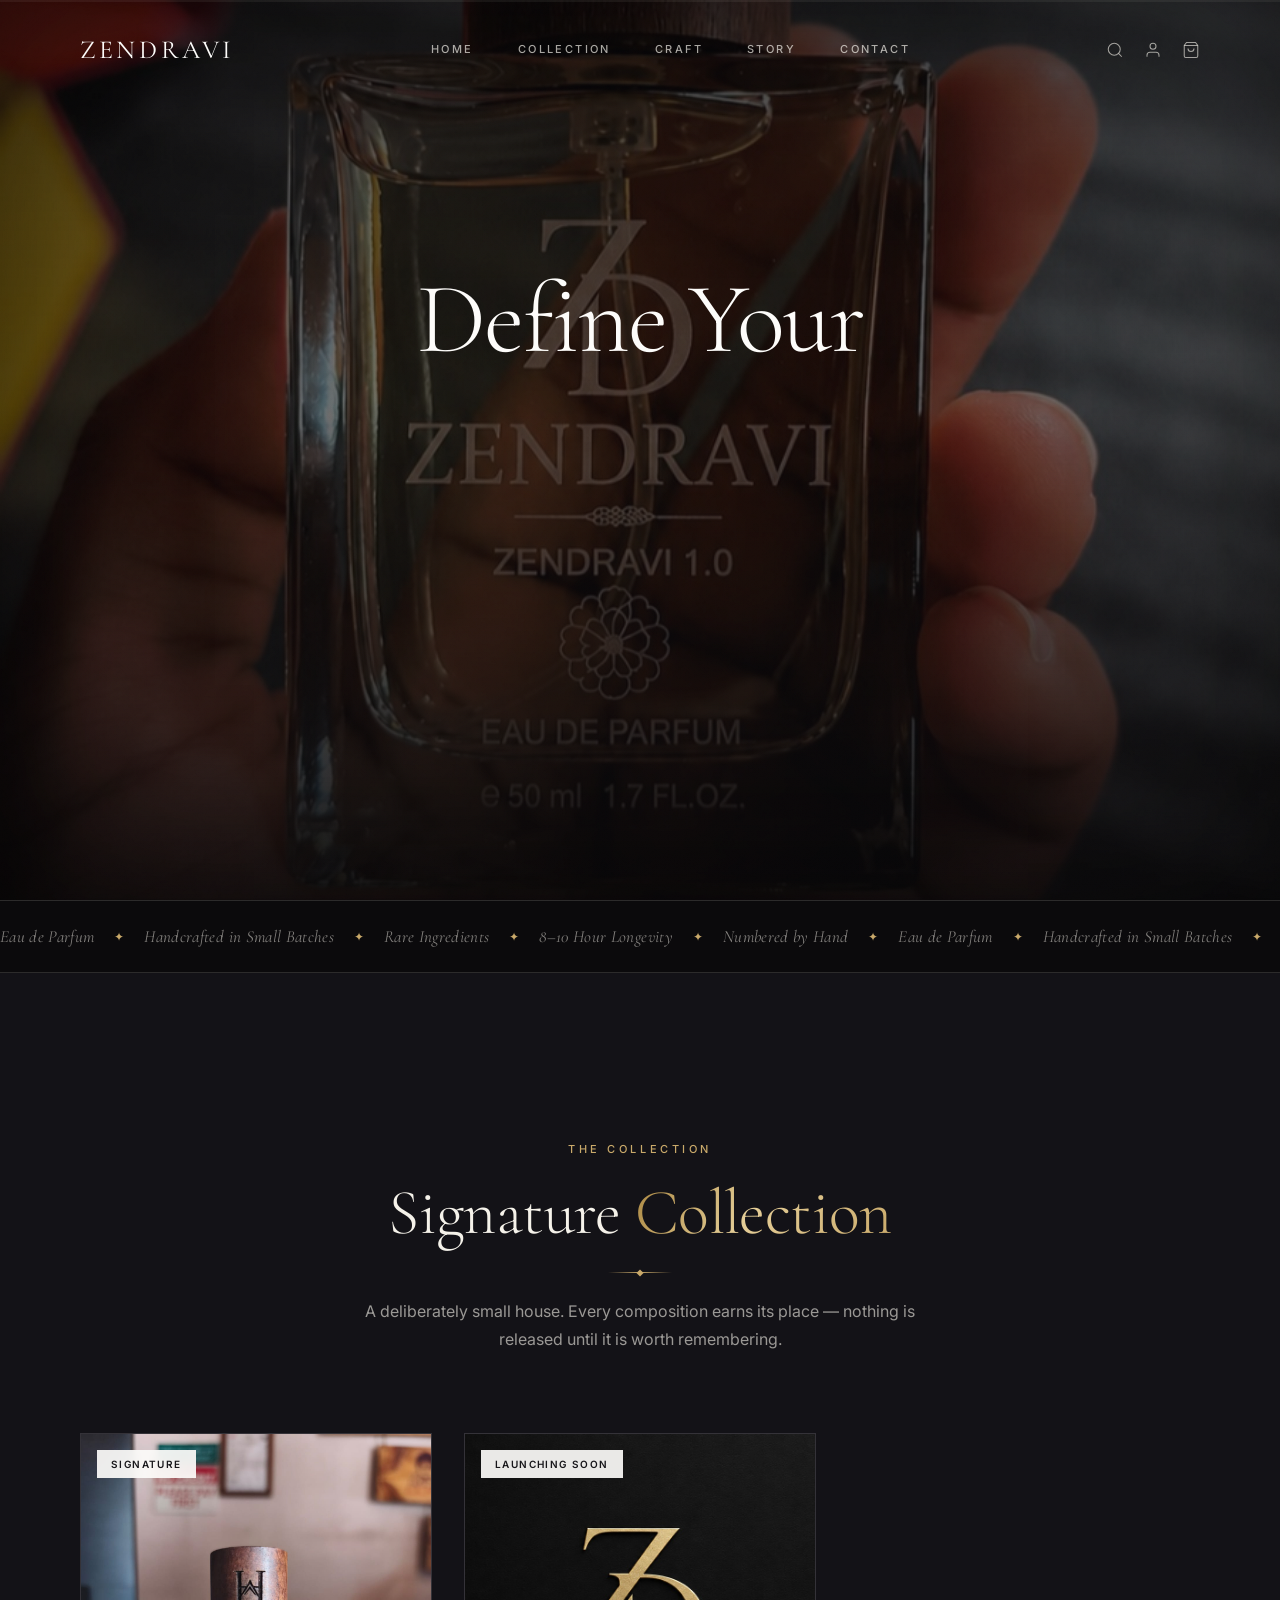
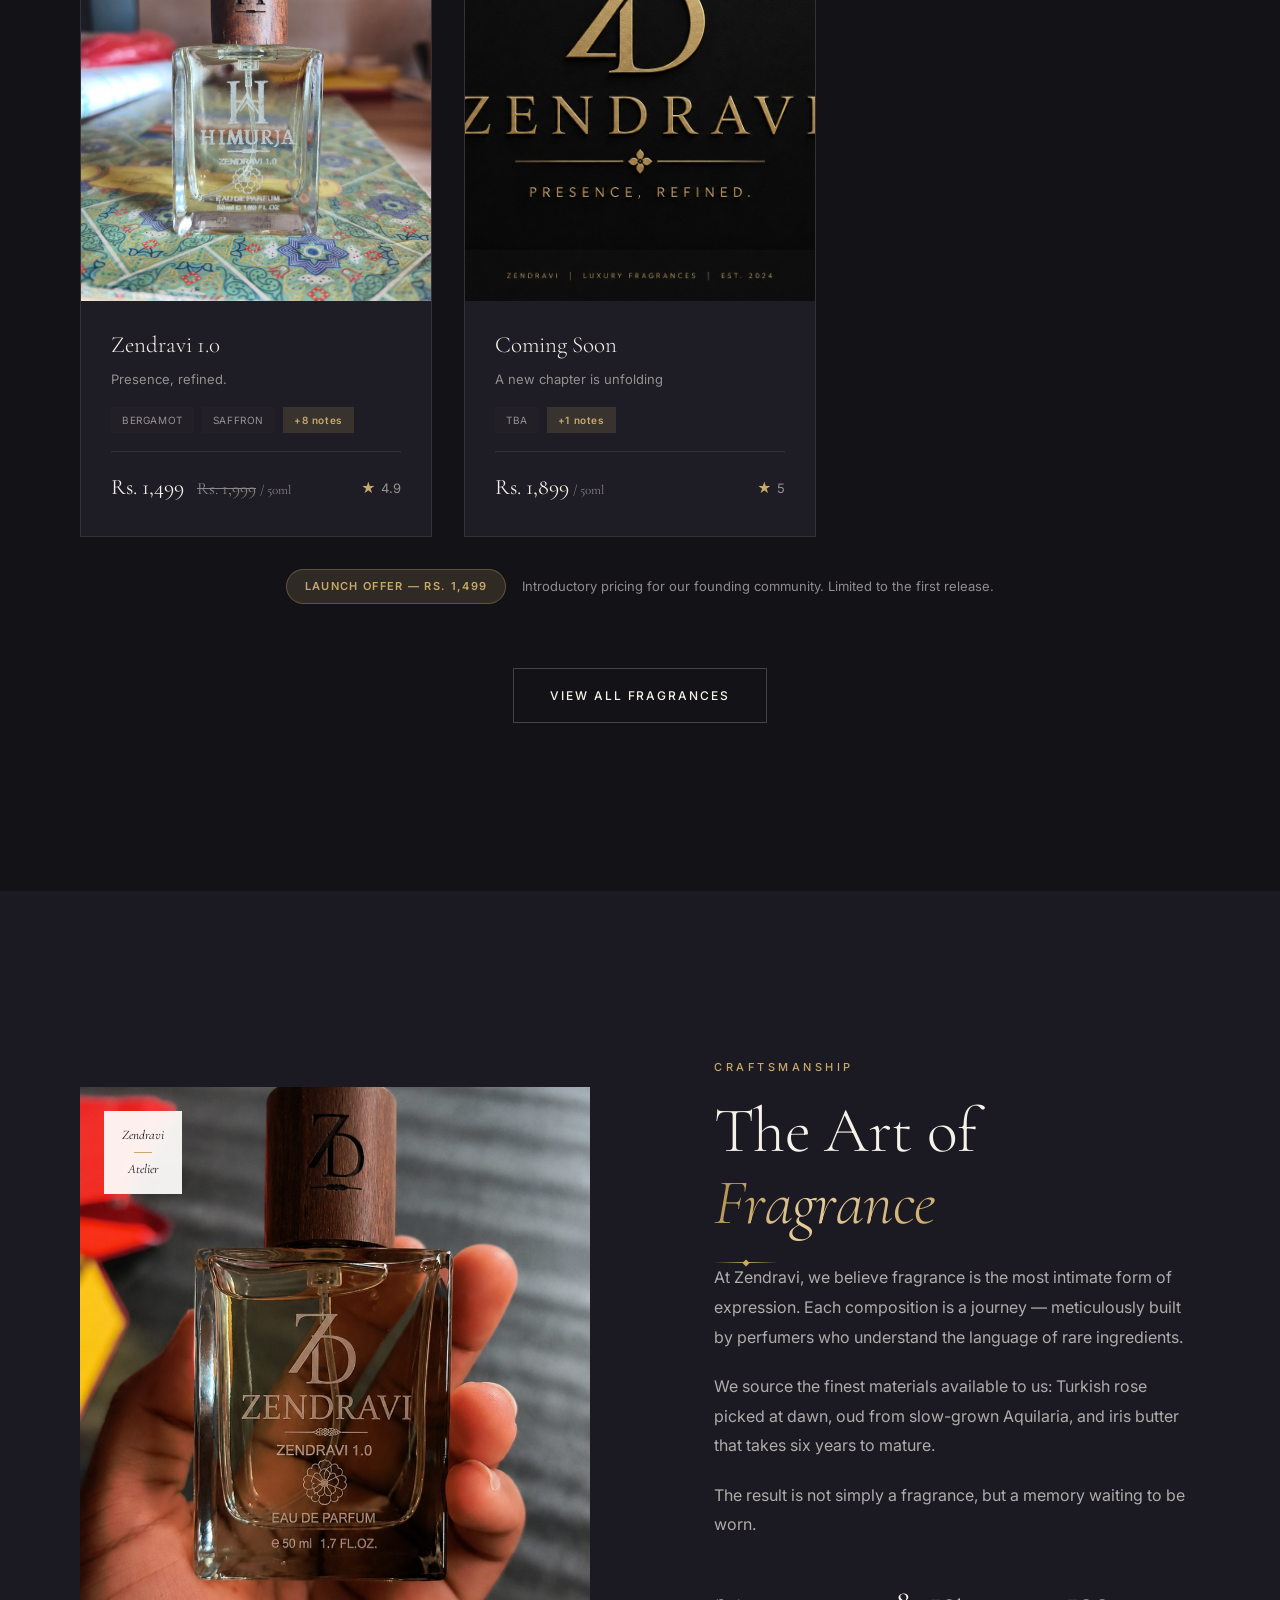
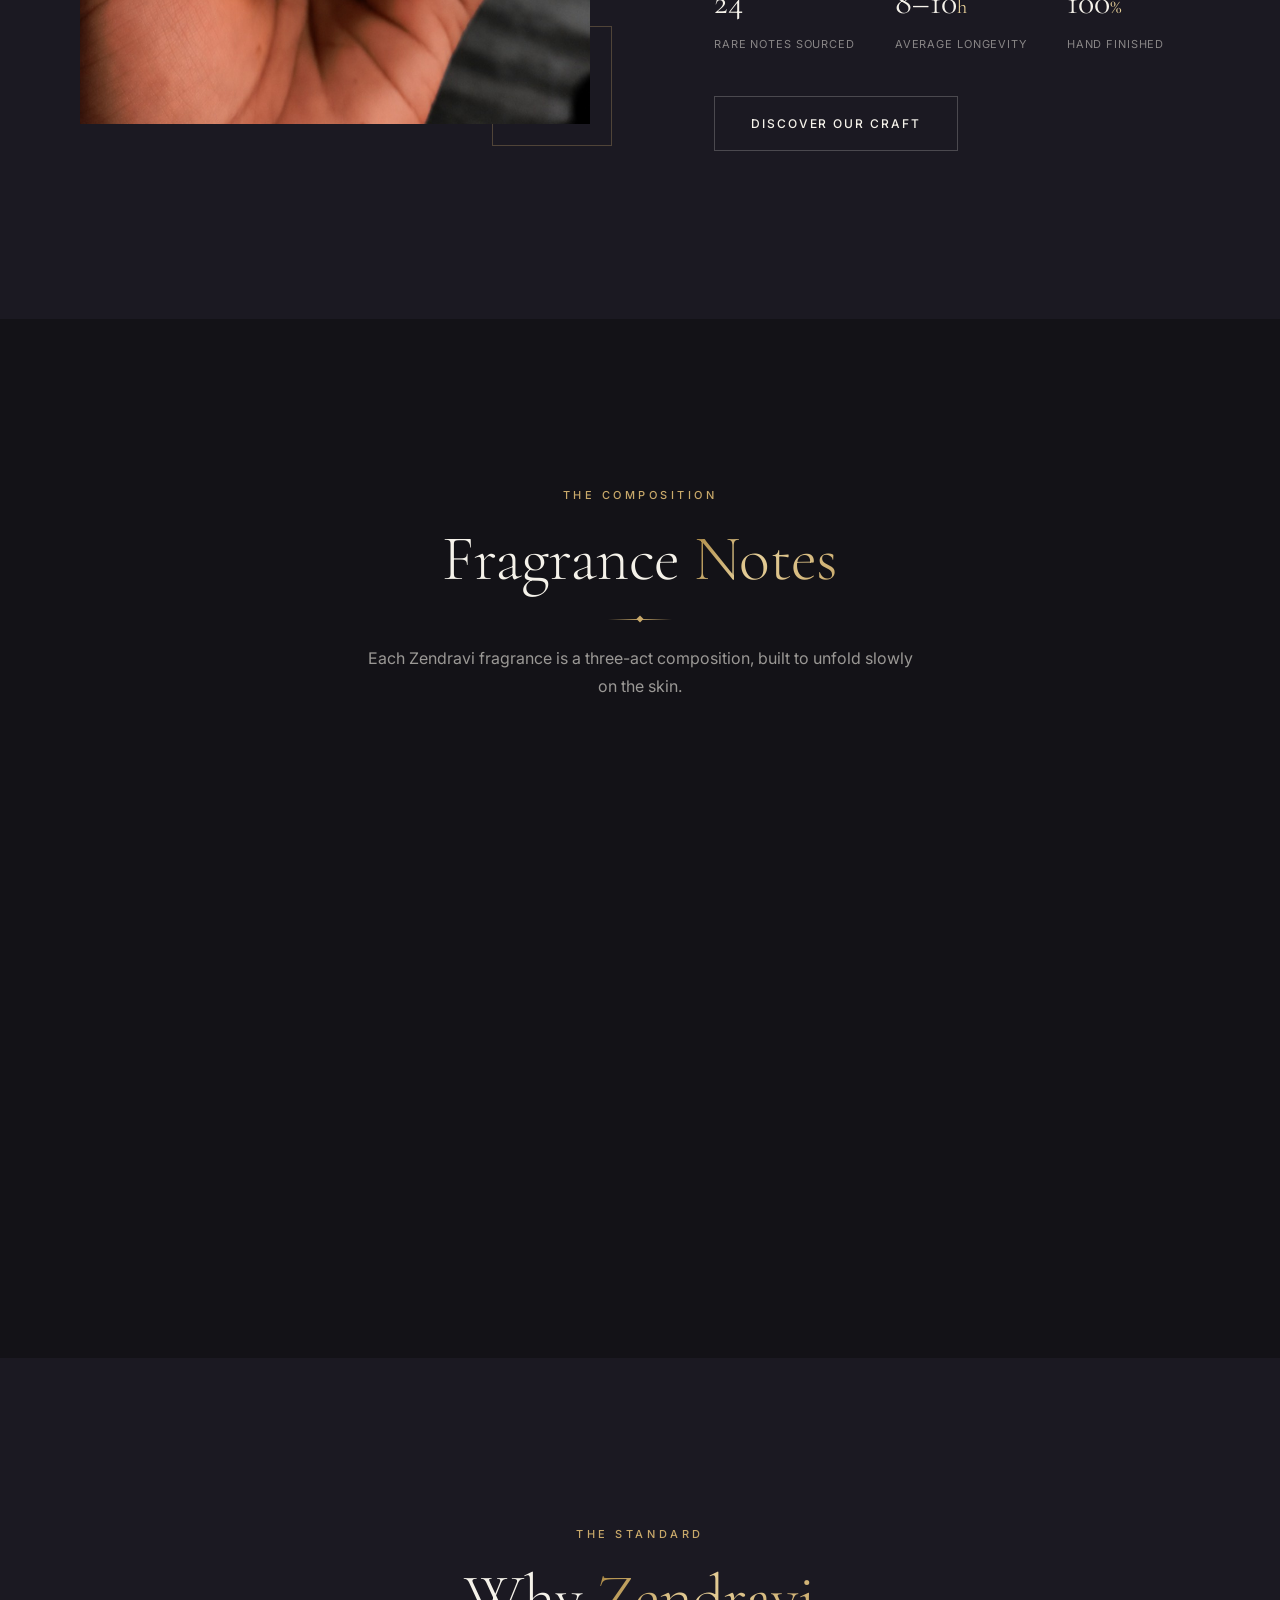
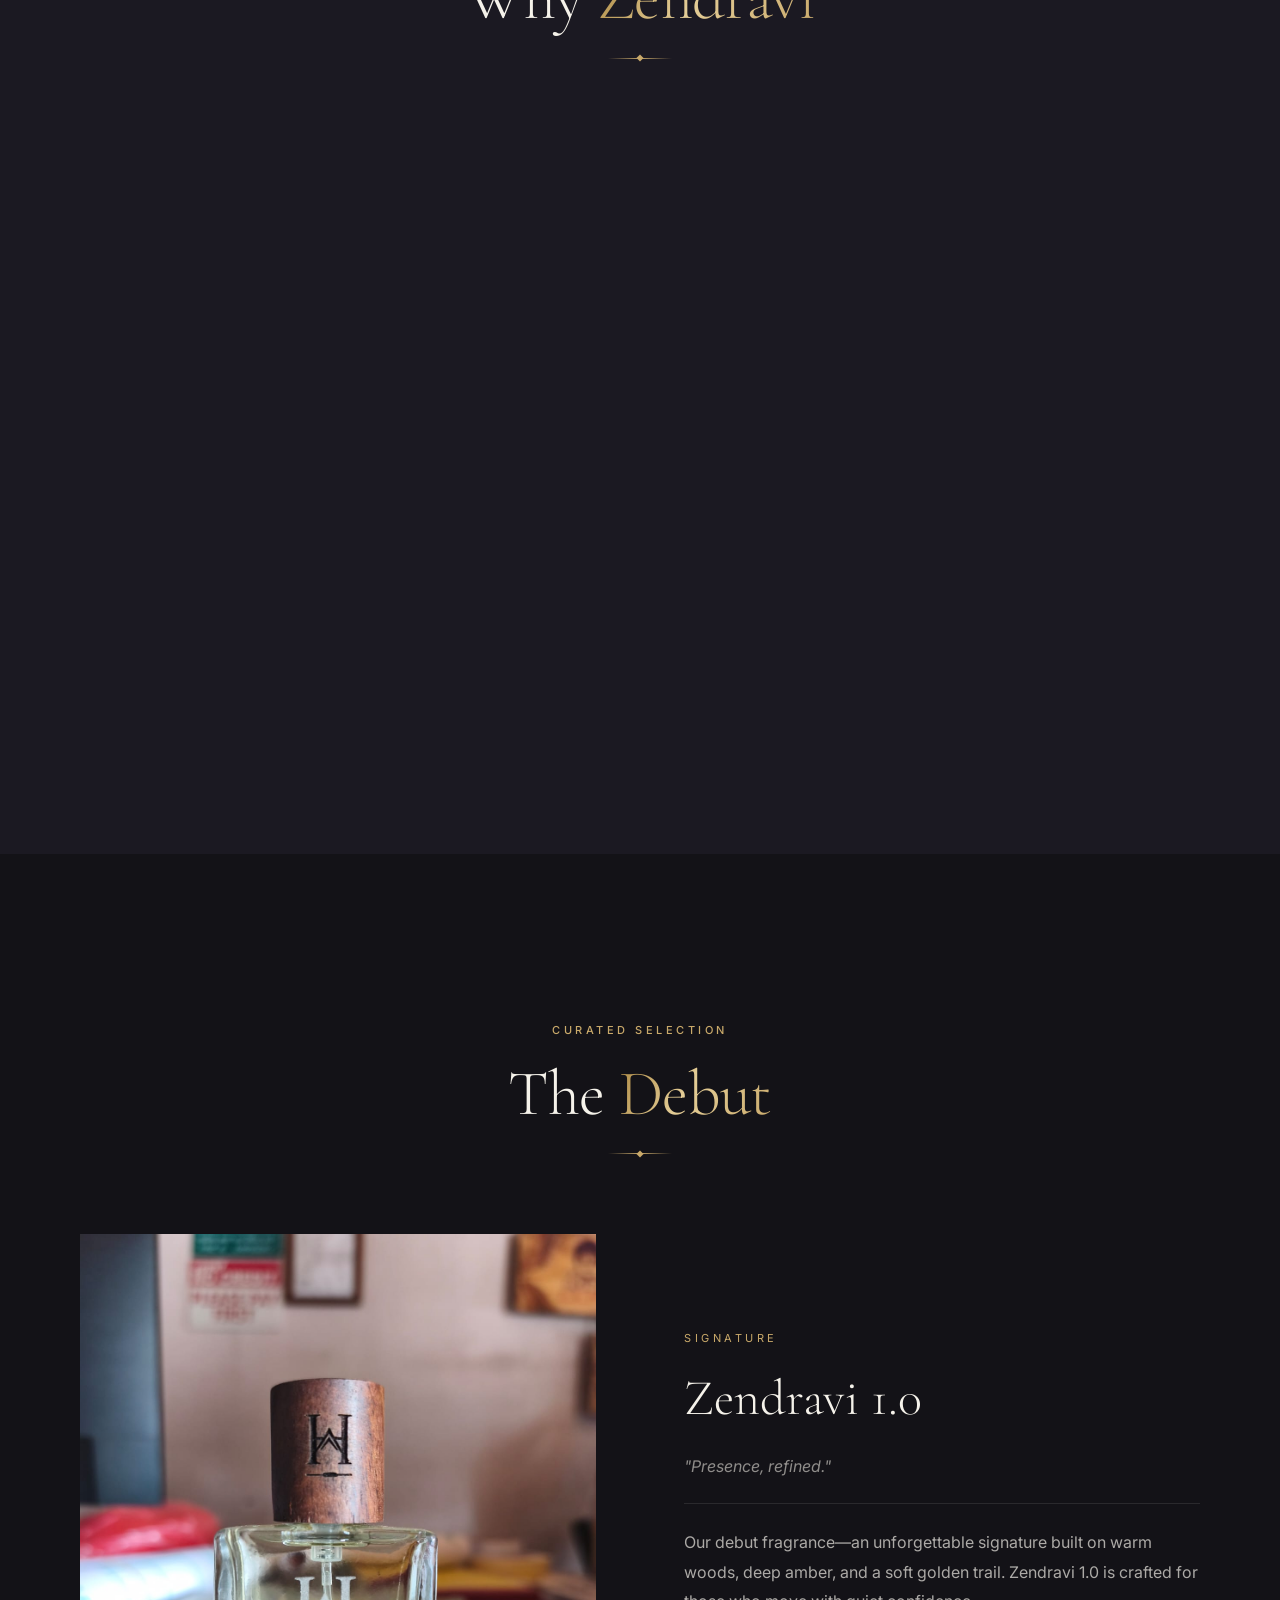
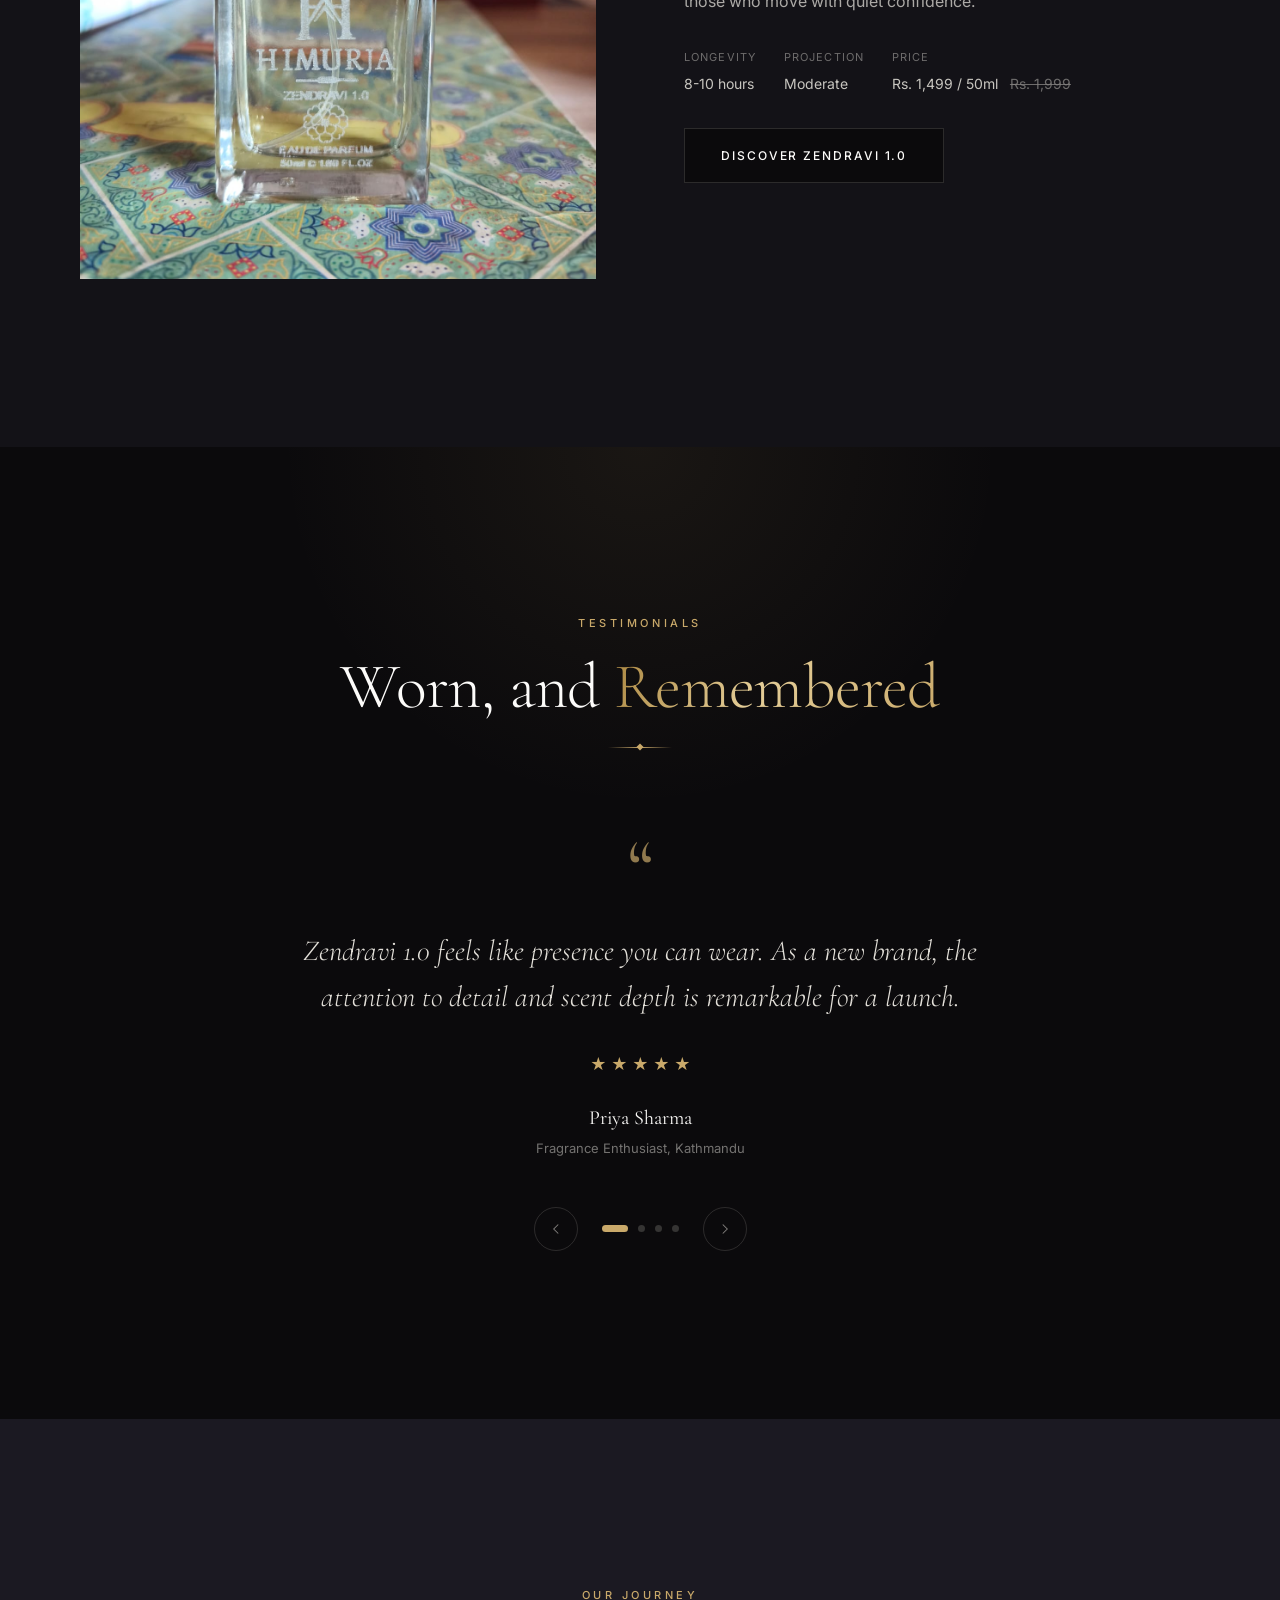
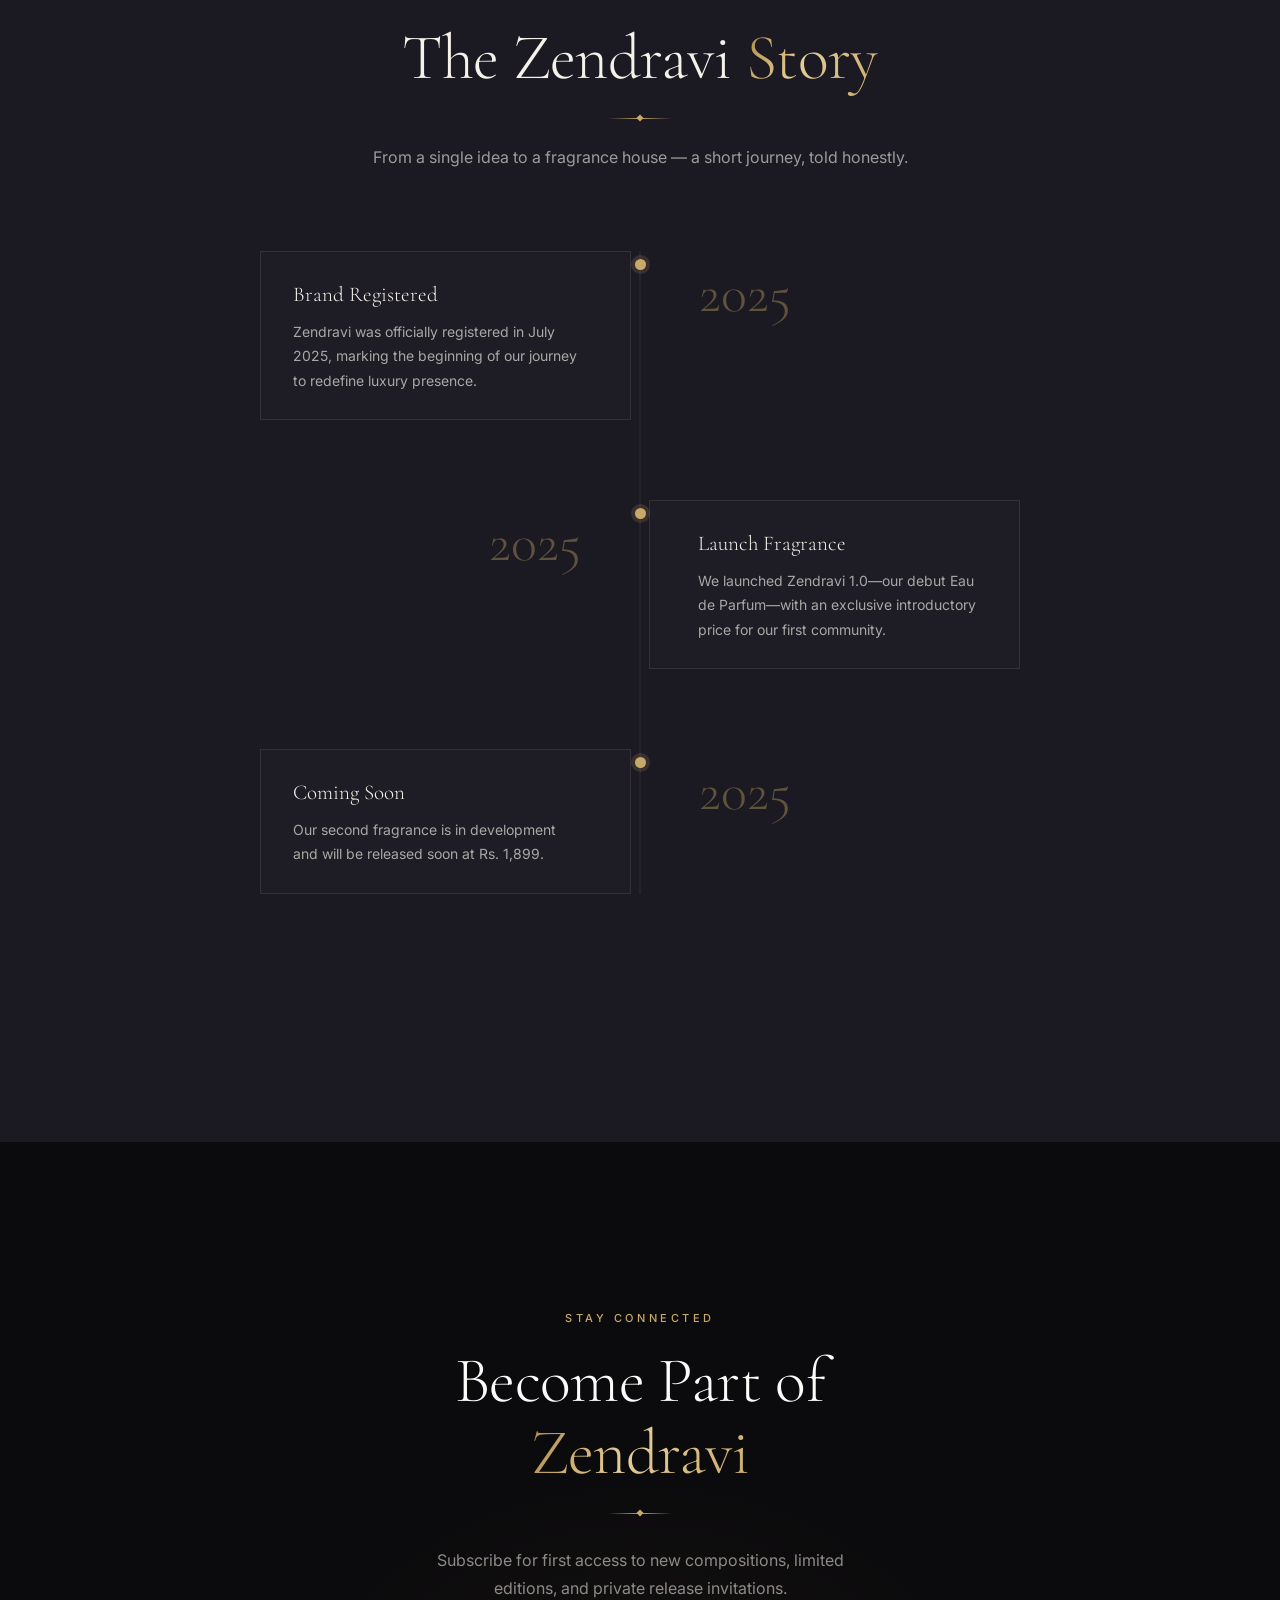
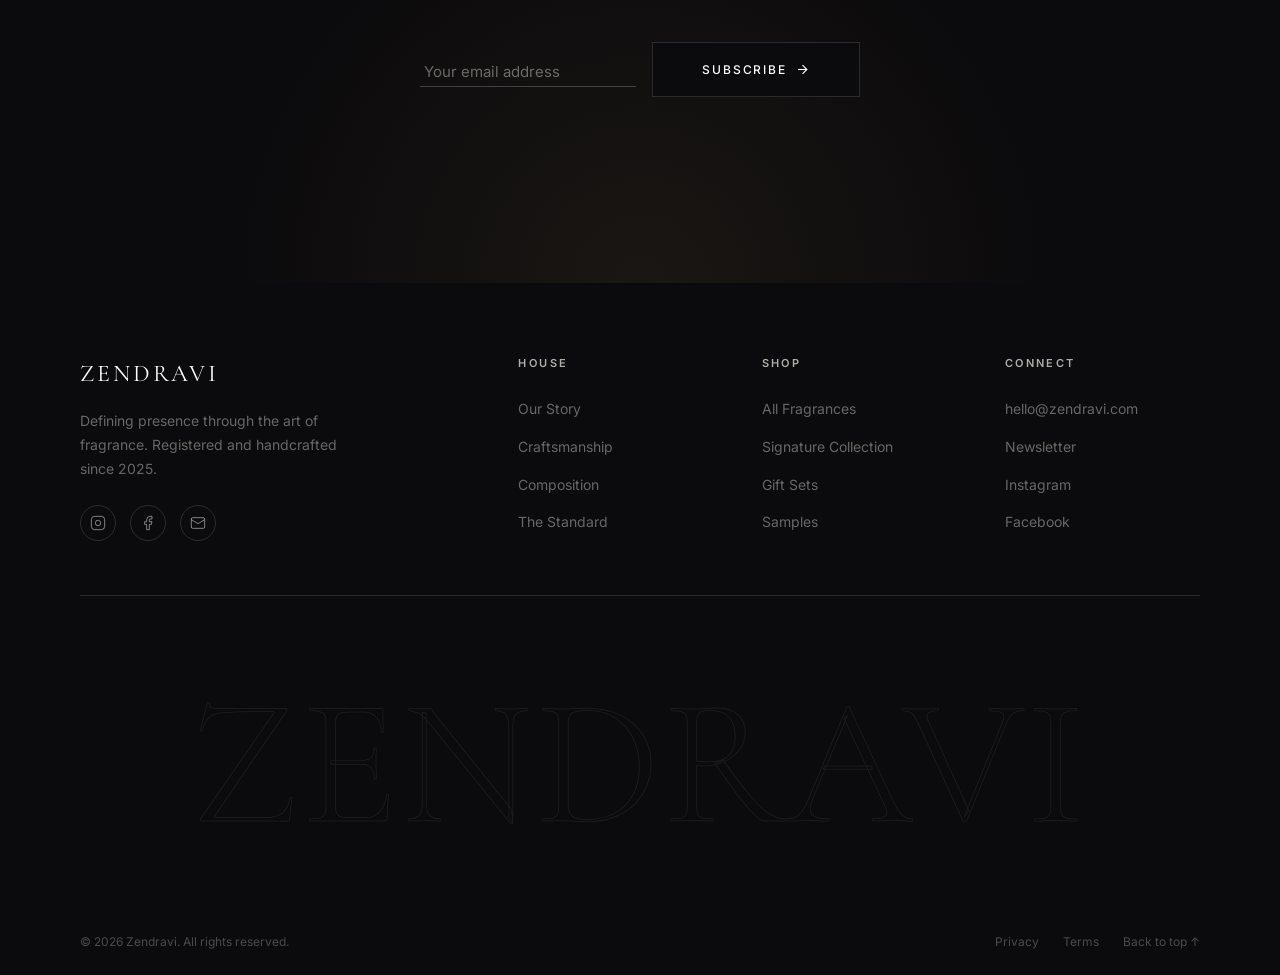
==== index.html @ 315aa5bc "Add cache-busting query params to CSS/JS to force fresh fetch on all caches" ====
<!DOCTYPE html>
<html lang="en">
<head>
  <meta charset="UTF-8" />
  <meta name="viewport" content="width=device-width, initial-scale=1.0" />
  <meta name="theme-color" content="#0B0A0C" />
  <meta name="description" content="Zendravi — Define Your Presence. Shop Zendravi 1.0, our handcrafted eau de parfum built on Turkish rose, oud and amber. Rs. 1,499 launch price, 8-10 hour longevity. Handcrafted in small batches, based in Kathmandu, Nepal." />
  <meta name="keywords" content="Zendravi, Zendravi 1.0, luxury perfume Nepal, niche fragrance Kathmandu, handcrafted eau de parfum, premium scents Nepal, oud perfume, Turkish rose perfume, buy perfume online Nepal" />
  <meta name="author" content="Zendravi" />
  <meta name="robots" content="index, follow, max-image-preview:large, max-snippet:-1" />
  <meta name="format-detection" content="telephone=no" />
  <link rel="canonical" href="https://zendravi.com/" />
  <link rel="sitemap" type="application/xml" title="Sitemap" href="/sitemap.xml" />

  <meta property="og:site_name" content="Zendravi" />
  <meta property="og:title" content="Zendravi — Luxury Fragrance House" />
  <meta property="og:description" content="Define Your Presence. Handcrafted luxury eau de parfum, composed to be remembered. Rs. 1,499 launch price." />
  <meta property="og:type" content="website" />
  <meta property="og:locale" content="en_US" />
  <meta property="og:url" content="https://zendravi.com/" />
  <meta property="og:image" content="https://zendravi.com/images/himurja%20product%201.jpeg" />
  <meta property="og:image:alt" content="Zendravi 1.0 eau de parfum flacon" />
  <meta name="twitter:card" content="summary_large_image" />
  <meta name="twitter:title" content="Zendravi — Luxury Fragrance House" />
  <meta name="twitter:description" content="Define Your Presence. Handcrafted luxury eau de parfum, composed to be remembered. Rs. 1,499 launch price." />
  <meta name="twitter:image" content="https://zendravi.com/images/himurja%20product%201.jpeg" />

  <link rel="icon" type="image/svg+xml" href="favicon.svg" />
  <link rel="preconnect" href="https://fonts.googleapis.com" />
  <link rel="preconnect" href="https://fonts.gstatic.com" crossorigin />
  <link href="https://fonts.googleapis.com/css2?family=Cormorant+Garamond:ital,wght@0,300;0,400;0,500;0,600;0,700;1,300;1,400&family=Inter:wght@300;400;500;600&display=swap" rel="stylesheet" />
  <link rel="preload" as="image" href="images/zendravi%201.0.jpeg" fetchpriority="high" />
  <link rel="stylesheet" href="css/style.css?v=20260729" />
  <title>Zendravi — Luxury Fragrance House | Handcrafted Eau de Parfum, Nepal</title>

  <script type="application/ld+json">
  {
    "@context": "https://schema.org",
    "@type": "Organization",
    "name": "Zendravi",
    "description": "Luxury fragrance house handcrafting eau de parfum in small batches.",
    "url": "https://zendravi.com",
    "logo": "https://zendravi.com/favicon.svg",
    "foundingDate": "2025-07",
    "address": {
      "@type": "PostalAddress",
      "addressLocality": "Kathmandu",
      "addressCountry": "NP"
    },
    "sameAs": [
      "https://instagram.com/zendravi",
      "https://facebook.com/zendravi"
    ]
  }
  </script>
  <script type="application/ld+json">
  {
    "@context": "https://schema.org",
    "@type": "Product",
    "name": "Zendravi 1.0",
    "description": "Our debut fragrance—an unforgettable signature built on warm woods, deep amber, and a soft golden trail.",
    "brand": { "@type": "Brand", "name": "Zendravi" },
    "image": "https://zendravi.com/images/himurja%20product%201.jpeg",
    "sku": "zendravi-1.0",
    "offers": {
      "@type": "Offer",
      "url": "https://zendravi.com/#collection",
      "priceCurrency": "NPR",
      "price": "1499",
      "availability": "https://schema.org/InStock",
      "itemCondition": "https://schema.org/NewCondition"
    }
  }
  </script>
  <script type="application/ld+json">
  {
    "@context": "https://schema.org",
    "@type": "WebSite",
    "name": "Zendravi",
    "url": "https://zendravi.com"
  }
  </script>
</head>
<body>

  <!-- Preloader -->
  <div class="preloader" id="preloader" aria-hidden="true">
    <div class="preloader-inner">
      <span class="preloader-mark">ZENDRAVI</span>
      <span class="preloader-sub">Luxury Fragrance House</span>
      <span class="preloader-rule"><i></i></span>
    </div>
  </div>

  <!-- Ambient film grain -->
  <div class="grain" aria-hidden="true"></div>

  <!-- Scroll progress -->
  <div class="progress" aria-hidden="true"><span id="progressBar"></span></div>

  <a href="#collection" class="skip-link">Skip to collection</a>

  <!-- Navigation -->
  <header class="header" id="header">
    <div class="container header-inner">
      <a href="#hero" class="logo" aria-label="Zendravi — home">ZENDRAVI</a>
      <nav class="nav" id="nav" aria-label="Primary">
        <a href="#hero" class="nav-link">Home</a>
        <a href="#collection" class="nav-link">Collection</a>
        <a href="#about" class="nav-link">Craft</a>
        <a href="#story" class="nav-link">Story</a>
        <a href="#contact" class="nav-link">Contact</a>
      </nav>
      <div class="header-icons">
        <button class="icon-btn" type="button" aria-label="Search">
          <svg width="18" height="18" viewBox="0 0 24 24" fill="none" stroke="currentColor" stroke-width="1.4" aria-hidden="true"><circle cx="11" cy="11" r="8"/><line x1="21" y1="21" x2="16.65" y2="16.65"/></svg>
        </button>
        <button class="icon-btn" type="button" aria-label="Account">
          <svg width="18" height="18" viewBox="0 0 24 24" fill="none" stroke="currentColor" stroke-width="1.4" aria-hidden="true"><path d="M20 21v-2a4 4 0 0 0-4-4H8a4 4 0 0 0-4 4v2"/><circle cx="12" cy="7" r="4"/></svg>
        </button>
        <button class="icon-btn" type="button" aria-label="Cart">
          <svg width="18" height="18" viewBox="0 0 24 24" fill="none" stroke="currentColor" stroke-width="1.4" aria-hidden="true"><path d="M6 2L3 6v14a2 2 0 0 0 2 2h14a2 2 0 0 0 2-2V6l-3-4z"/><line x1="3" y1="6" x2="21" y2="6"/><path d="M16 10a4 4 0 0 1-8 0"/></svg>
        </button>
        <button class="menu-toggle" id="menuToggle" type="button" aria-label="Open menu" aria-expanded="false" aria-controls="mobileMenu">
          <span></span><span></span>
        </button>
      </div>
    </div>
  </header>

  <!-- Mobile Menu -->
  <div class="mobile-menu" id="mobileMenu">
    <nav class="mobile-nav" aria-label="Mobile">
      <a href="#hero" class="mobile-link"><em>01</em>Home</a>
      <a href="#collection" class="mobile-link"><em>02</em>Collection</a>
      <a href="#about" class="mobile-link"><em>03</em>Craft</a>
      <a href="#story" class="mobile-link"><em>04</em>Story</a>
      <a href="#contact" class="mobile-link"><em>05</em>Contact</a>
    </nav>
    <div class="mobile-foot">
      <p class="mobile-foot-label">Enquiries</p>
      <a href="mailto:hello@zendravi.com" class="mobile-foot-link">hello@zendravi.com</a>
    </div>
  </div>

  <!-- 1. Hero -->
  <section class="hero" id="hero">
    <div class="hero-bg" id="heroBg">
      <img src="images/zendravi%201.0.jpeg" alt="" role="presentation" />
      <div class="hero-overlay"></div>
      <div class="hero-vignette"></div>
    </div>
    <div class="hero-content">
      <p class="hero-label reveal" data-delay="0.45">Est. 2025 — Luxury Fragrance House</p>
      <h1 class="hero-title" data-split>Define Your Presence</h1>
      <p class="hero-sub reveal" data-delay="1.15">Crafted to leave an unforgettable impression.<br />Each fragrance, a masterpiece of timeless elegance.</p>
      <div class="hero-buttons reveal" data-delay="1.3">
        <a href="#collection" class="btn btn-gold" data-magnetic><span>Explore Collection</span></a>
        <a href="#about" class="btn btn-ghost light" data-magnetic><span>Discover the Story</span></a>
      </div>
    </div>
    <div class="hero-meta reveal" data-delay="1.5">
      <span>Eau de Parfum</span><i></i><span>50ml</span><i></i><span>Handcrafted</span>
    </div>
    <a href="#collection" class="scroll-cue reveal" data-delay="1.6" aria-label="Scroll to collection">
      <span class="scroll-cue-line"></span>
      <span class="scroll-cue-text">Scroll</span>
    </a>
  </section>

  <!-- Marquee -->
  <div class="marquee" aria-hidden="true">
    <div class="marquee-track">
      <span>Eau de Parfum</span><i>✦</i><span>Handcrafted in Small Batches</span><i>✦</i><span>Rare Ingredients</span><i>✦</i><span>8–10 Hour Longevity</span><i>✦</i><span>Numbered by Hand</span><i>✦</i>
      <span>Eau de Parfum</span><i>✦</i><span>Handcrafted in Small Batches</span><i>✦</i><span>Rare Ingredients</span><i>✦</i><span>8–10 Hour Longevity</span><i>✦</i><span>Numbered by Hand</span><i>✦</i>
    </div>
  </div>

  <!-- 2. Signature Collection -->
  <section class="section" id="collection">
    <div class="container">
      <div class="section-header reveal">
        <p class="eyebrow">The Collection</p>
        <h2 class="section-title">Signature <span class="gold-text">Collection</span></h2>
        <div class="rule"></div>
        <p class="section-desc">A deliberately small house. Every composition earns its place — nothing is released until it is worth remembering.</p>
      </div>
      <div class="product-grid" id="productGrid"></div>
      <div class="collection-note reveal">
        <span class="pill pill-gold">Launch offer — Rs. 1,499</span>
        <span class="collection-note-text">Introductory pricing for our founding community. Limited to the first release.</span>
      </div>
      <div class="text-center mt-16 reveal">
        <button class="btn btn-ghost" type="button" data-magnetic data-soon="Our full catalogue opens with the next release."><span>View All Fragrances</span></button>
      </div>
    </div>
  </section>

  <!-- 3. The Art of Fragrance -->
  <section class="section bg-porcelain" id="about">
    <div class="container">
      <div class="split-layout">
        <div class="split-image reveal">
          <figure class="image-frame" data-reveal-img>
            <img src="images/zendravi%201.0.jpeg" alt="Zendravi 1.0 eau de parfum, held" loading="lazy" />
          </figure>
          <div class="frame-decor" aria-hidden="true"></div>
          <div class="frame-stamp" aria-hidden="true">
            <span>Zendravi</span>
            <i></i>
            <span>Atelier</span>
          </div>
        </div>
        <div class="split-content reveal" data-delay="0.12">
          <p class="eyebrow">Craftsmanship</p>
          <h2 class="section-title">The Art of<br /><span class="italic gold-text">Fragrance</span></h2>
          <div class="rule rule-left"></div>
          <p class="split-text">At Zendravi, we believe fragrance is the most intimate form of expression. Each composition is a journey — meticulously built by perfumers who understand the language of rare ingredients.</p>
          <p class="split-text">We source the finest materials available to us: Turkish rose picked at dawn, oud from slow-grown Aquilaria, and iris butter that takes six years to mature.</p>
          <p class="split-text">The result is not simply a fragrance, but a memory waiting to be worn.</p>
          <div class="stat-row">
            <div class="stat"><strong>24</strong><span>Rare notes sourced</span></div>
            <div class="stat"><strong>8–10<em>h</em></strong><span>Average longevity</span></div>
            <div class="stat"><strong>100<em>%</em></strong><span>Hand finished</span></div>
          </div>
          <button class="btn btn-ghost" type="button" data-magnetic data-soon="A full account of our craft is being written."><span>Discover Our Craft</span></button>
        </div>
      </div>
    </div>
  </section>

  <!-- 4. Fragrance Notes -->
  <section class="section" id="notes">
    <div class="container">
      <div class="section-header reveal">
        <p class="eyebrow">The Composition</p>
        <h2 class="section-title">Fragrance <span class="gold-text">Notes</span></h2>
        <div class="rule"></div>
        <p class="section-desc">Each Zendravi fragrance is a three-act composition, built to unfold slowly on the skin.</p>
      </div>
      <div class="notes-grid">
        <article class="note-card reveal" data-delay="0.05">
          <span class="note-index">01</span>
          <div class="note-icon">
            <svg width="30" height="30" viewBox="0 0 24 24" fill="none" stroke="currentColor" stroke-width="0.9" aria-hidden="true"><path d="M12 3c.132 0 .263 0 .393 0a7.5 7.5 0 0 0 7.92 12.446a9 9 0 1 1-8.313-12.454z"/><path d="M17 4a2 2 0 0 0-2 2v4l4-4"/></svg>
          </div>
          <h3 class="note-title">Top Notes</h3>
          <p class="note-subtitle">The First Impression</p>
          <div class="hairline"></div>
          <div class="note-tags">
            <span class="tag">Bergamot</span><span class="tag">Saffron</span><span class="tag">Pink Pepper</span><span class="tag">Neroli</span>
          </div>
          <p class="note-desc">The opening chapter — bright, fleeting, unforgettable. These notes create the initial allure that draws you in.</p>
        </article>
        <article class="note-card reveal" data-delay="0.15">
          <span class="note-index">02</span>
          <div class="note-icon">
            <svg width="30" height="30" viewBox="0 0 24 24" fill="none" stroke="currentColor" stroke-width="0.9" aria-hidden="true"><path d="M9.59 4.59A2 2 0 1 1 11 8H2m10.59 11.41A2 2 0 1 0 14 16H2m15.73-8.27A2.5 2.5 0 1 1 19.5 12H2"/></svg>
          </div>
          <h3 class="note-title">Heart Notes</h3>
          <p class="note-subtitle">The Soul of the Fragrance</p>
          <div class="hairline"></div>
          <div class="note-tags">
            <span class="tag">Turkish Rose</span><span class="tag">Jasmine</span><span class="tag">Iris</span><span class="tag">Leather</span>
          </div>
          <p class="note-desc">The heart unfolds slowly, revealing the true character of the composition. This is where the fragrance tells its story.</p>
        </article>
        <article class="note-card reveal" data-delay="0.25">
          <span class="note-index">03</span>
          <div class="note-icon">
            <svg width="30" height="30" viewBox="0 0 24 24" fill="none" stroke="currentColor" stroke-width="0.9" aria-hidden="true"><path d="M21 12.79A9 9 0 1 1 11.21 3 7 7 0 0 0 21 12.79z"/></svg>
          </div>
          <h3 class="note-title">Base Notes</h3>
          <p class="note-subtitle">The Lasting Memory</p>
          <div class="hairline"></div>
          <div class="note-tags">
            <span class="tag">Oud</span><span class="tag">Amber</span><span class="tag">Sandalwood</span><span class="tag">Musk</span>
          </div>
          <p class="note-desc">The foundation — deep, warm, enduring. These notes linger on the skin, forming a signature that stays long after you leave.</p>
        </article>
      </div>
    </div>
  </section>

  <!-- 5. Why Zendravi -->
  <section class="section bg-porcelain" id="why">
    <div class="container">
      <div class="section-header reveal">
        <p class="eyebrow">The Standard</p>
        <h2 class="section-title">Why <span class="gold-text">Zendravi</span></h2>
        <div class="rule"></div>
      </div>
      <div class="reasons-grid">
        <article class="reason-card reveal" data-delay="0.05">
          <div class="reason-icon"><svg width="24" height="24" viewBox="0 0 24 24" fill="none" stroke="currentColor" stroke-width="1" aria-hidden="true"><circle cx="12" cy="12" r="10"/><polyline points="12 6 12 12 16 14"/></svg></div>
          <h3 class="reason-title">Long Lasting</h3>
          <p class="reason-text">High-concentration perfume oils that evolve on the skin for eight to ten hours, without shouting.</p>
        </article>
        <article class="reason-card reveal" data-delay="0.12">
          <div class="reason-icon"><svg width="24" height="24" viewBox="0 0 24 24" fill="none" stroke="currentColor" stroke-width="1" aria-hidden="true"><path d="M12 2.69l5.66 5.66a8 8 0 1 1-11.31 0z"/></svg></div>
          <h3 class="reason-title">Rare Ingredients</h3>
          <p class="reason-text">Materials chosen for character rather than cost — from Grasse jasmine to slow-grown oud.</p>
        </article>
        <article class="reason-card reveal" data-delay="0.19">
          <div class="reason-icon"><svg width="24" height="24" viewBox="0 0 24 24" fill="none" stroke="currentColor" stroke-width="1" aria-hidden="true"><path d="M12 2l7 4v6c0 5-3.5 8.5-7 10-3.5-1.5-7-5-7-10V6z"/></svg></div>
          <h3 class="reason-title">Handcrafted</h3>
          <p class="reason-text">Filled, sealed and numbered by hand, in batches small enough to inspect every single bottle.</p>
        </article>
        <article class="reason-card reveal" data-delay="0.26">
          <div class="reason-icon"><svg width="24" height="24" viewBox="0 0 24 24" fill="none" stroke="currentColor" stroke-width="1" aria-hidden="true"><polygon points="12 2 15.09 8.26 22 9.27 17 14.14 18.18 21.02 12 17.77 5.82 21.02 7 14.14 2 9.27 8.91 8.26 12 2"/></svg></div>
          <h3 class="reason-title">The Unboxing</h3>
          <p class="reason-text">From the weight of the flacon to the fold of the box, every detail is designed to be felt.</p>
        </article>
      </div>
    </div>
  </section>

  <!-- 6. Featured Collection -->
  <section class="section" id="featured">
    <div class="container">
      <div class="section-header reveal">
        <p class="eyebrow">Curated Selection</p>
        <h2 class="section-title">The <span class="gold-text">Debut</span></h2>
        <div class="rule"></div>
      </div>
      <div class="featured-list" id="featuredList"></div>
    </div>
  </section>

  <!-- 7. Testimonials -->
  <section class="section bg-obsidian testimonials" id="testimonials">
    <div class="container">
      <div class="section-header light reveal">
        <p class="eyebrow gold">Testimonials</p>
        <h2 class="section-title light">Worn, and <span class="gold-text">Remembered</span></h2>
        <div class="rule"></div>
      </div>
      <div class="testimonial-carousel" id="testimonialCarousel">
        <div class="testimonial-slide" id="testimonialSlide">
          <span class="testimonial-mark" aria-hidden="true">&ldquo;</span>
          <blockquote class="testimonial-text" id="testimonialText"></blockquote>
          <div class="testimonial-stars" id="testimonialStars" aria-hidden="true"></div>
          <p class="testimonial-name" id="testimonialName"></p>
          <p class="testimonial-title" id="testimonialTitle"></p>
        </div>
        <div class="testimonial-nav">
          <button class="nav-arrow" id="prevTestimonial" type="button" aria-label="Previous testimonial">
            <svg width="18" height="18" viewBox="0 0 24 24" fill="none" stroke="currentColor" stroke-width="1.4" aria-hidden="true"><polyline points="15 18 9 12 15 6"/></svg>
          </button>
          <div class="nav-dots" id="navDots"></div>
          <button class="nav-arrow" id="nextTestimonial" type="button" aria-label="Next testimonial">
            <svg width="18" height="18" viewBox="0 0 24 24" fill="none" stroke="currentColor" stroke-width="1.4" aria-hidden="true"><polyline points="9 18 15 12 9 6"/></svg>
          </button>
        </div>
      </div>
    </div>
  </section>

  <!-- 8. Brand Story Timeline -->
  <section class="section bg-porcelain" id="story">
    <div class="container">
      <div class="section-header reveal">
        <p class="eyebrow">Our Journey</p>
        <h2 class="section-title">The Zendravi <span class="gold-text">Story</span></h2>
        <div class="rule"></div>
        <p class="section-desc">From a single idea to a fragrance house — a short journey, told honestly.</p>
      </div>
      <div class="timeline" id="timeline"></div>
    </div>
  </section>

  <!-- 9. Newsletter -->
  <section class="section newsletter" id="contact">
    <div class="container">
      <div class="newsletter-inner reveal">
        <p class="eyebrow gold">Stay Connected</p>
        <h2 class="section-title light">Become Part of <span class="gold-text">Zendravi</span></h2>
        <div class="rule"></div>
        <p class="newsletter-text">Subscribe for first access to new compositions, limited editions, and private release invitations.</p>
        <form class="newsletter-form" id="newsletterForm" novalidate>
          <div class="field">
            <input type="email" id="newsletterEmail" class="field-input" placeholder=" " required autocomplete="email" aria-describedby="newsletterMsg" />
            <label for="newsletterEmail" class="field-label">Your email address</label>
            <span class="field-line"></span>
          </div>
          <button type="submit" class="btn btn-gold" id="subscribeBtn" data-magnetic>
            <span>Subscribe
              <svg width="15" height="15" viewBox="0 0 24 24" fill="none" stroke="currentColor" stroke-width="1.8" aria-hidden="true"><line x1="5" y1="12" x2="19" y2="12"/><polyline points="12 5 19 12 12 19"/></svg>
            </span>
          </button>
        </form>
        <p class="newsletter-msg" id="newsletterMsg" role="status" aria-live="polite"></p>
      </div>
    </div>
  </section>

  <!-- 10. Footer -->
  <footer class="footer">
    <div class="container">
      <div class="footer-grid">
        <div class="footer-brand">
          <a href="#hero" class="footer-logo">ZENDRAVI</a>
          <p class="footer-tagline">Defining presence through the art of fragrance. Registered and handcrafted since 2025.</p>
          <div class="footer-social">
            <a href="https://instagram.com/zendravi" rel="noopener noreferrer" target="_blank" aria-label="Instagram">
              <svg width="16" height="16" viewBox="0 0 24 24" fill="none" stroke="currentColor" stroke-width="1.4" aria-hidden="true"><rect x="2" y="2" width="20" height="20" rx="5" ry="5"/><path d="M16 11.37A4 4 0 1 1 12.63 8 4 4 0 0 1 16 11.37z"/><line x1="17.5" y1="6.5" x2="17.51" y2="6.5"/></svg>
            </a>
            <a href="https://facebook.com/zendravi" rel="noopener noreferrer" target="_blank" aria-label="Facebook">
              <svg width="16" height="16" viewBox="0 0 24 24" fill="none" stroke="currentColor" stroke-width="1.4" aria-hidden="true"><path d="M18 2h-3a5 5 0 0 0-5 5v3H7v4h3v8h4v-8h3l1-4h-4V7a1 1 0 0 1 1-1h3z"/></svg>
            </a>
            <a href="mailto:hello@zendravi.com" aria-label="Email Zendravi">
              <svg width="16" height="16" viewBox="0 0 24 24" fill="none" stroke="currentColor" stroke-width="1.4" aria-hidden="true"><rect x="2" y="4" width="20" height="16" rx="2"/><path d="M2 7l10 6 10-6"/></svg>
            </a>
          </div>
        </div>
        <div class="footer-col">
          <h4 class="footer-heading">House</h4>
          <ul class="footer-links">
            <li><a href="#story">Our Story</a></li>
            <li><a href="#about">Craftsmanship</a></li>
            <li><a href="#notes">Composition</a></li>
            <li><a href="#why">The Standard</a></li>
          </ul>
        </div>
        <div class="footer-col">
          <h4 class="footer-heading">Shop</h4>
          <ul class="footer-links">
            <li><a href="#collection">All Fragrances</a></li>
            <li><a href="#featured">Signature Collection</a></li>
            <li><a href="#contact">Gift Sets</a></li>
            <li><a href="#contact">Samples</a></li>
          </ul>
        </div>
        <div class="footer-col">
          <h4 class="footer-heading">Connect</h4>
          <ul class="footer-links">
            <li><a href="mailto:hello@zendravi.com">hello@zendravi.com</a></li>
            <li><a href="#contact">Newsletter</a></li>
            <li><a href="https://instagram.com/zendravi" rel="noopener noreferrer" target="_blank">Instagram</a></li>
            <li><a href="https://facebook.com/zendravi" rel="noopener noreferrer" target="_blank">Facebook</a></li>
          </ul>
        </div>
      </div>
      <div class="footer-wordmark" aria-hidden="true">ZENDRAVI</div>
      <div class="footer-bottom">
        <p>&copy; <span id="year">2026</span> Zendravi. All rights reserved.</p>
        <div class="footer-bottom-links">
          <a href="#contact">Privacy</a>
          <a href="#contact">Terms</a>
          <a href="#hero" class="to-top">Back to top ↑</a>
        </div>
      </div>
    </div>
  </footer>

  <!-- Product quick view -->
  <div class="modal" id="productModal" role="dialog" aria-modal="true" aria-labelledby="modalName" hidden>
    <div class="modal-scrim" data-close-modal></div>
    <div class="modal-panel" id="modalPanel">
      <button class="modal-close" type="button" aria-label="Close" data-close-modal>
        <svg width="18" height="18" viewBox="0 0 24 24" fill="none" stroke="currentColor" stroke-width="1.4" aria-hidden="true"><line x1="18" y1="6" x2="6" y2="18"/><line x1="6" y1="6" x2="18" y2="18"/></svg>
      </button>
      <div class="modal-media"><img id="modalImage" src="" alt="" /></div>
      <div class="modal-body">
        <p class="eyebrow" id="modalCategory"></p>
        <h3 class="modal-name" id="modalName"></h3>
        <p class="modal-tagline" id="modalTagline"></p>
        <div class="hairline"></div>
        <p class="modal-desc" id="modalDesc"></p>
        <div class="modal-notes" id="modalNotes"></div>
        <div class="modal-meta" id="modalMeta"></div>
        <div class="modal-actions">
          <span class="modal-price" id="modalPrice"></span>
          <button class="btn btn-gold" type="button" data-soon="Ordering opens with our first public release."><span>Enquire to Order</span></button>
        </div>
      </div>
    </div>
  </div>

  <!-- Toast -->
  <div class="toast" id="toast" role="status" aria-live="polite"></div>

  <script src="js/main.js?v=20260729"></script>
</body>
</html>
---- css/style.css ----
/* ============================
   ZENDRAVI — Luxury Fragrance House
   Premium Edition — Pure HTML/CSS/JS
   ============================ */

/* ----- Reset & Base ----- */
*, *::before, *::after {
  margin: 0;
  padding: 0;
  box-sizing: border-box;
}

:root {
  --ivory: #131217;
  --porcelain: #1B1922;
  --warm-white: #FDFCFA;
  --obsidian: #0B0A0C;
  --charcoal: #17161A;
  --ink: #F5F2EA;

  --surface: #1E1C24;
  --surface-alt: #221F27;
  --chip-ink: #17161A;

  --gold: #C9A96A;
  --gold-light: #E4CD97;
  --gold-dark: #A9853E;
  --gold-soft: rgba(201, 169, 106, 0.16);

  --border: rgba(245, 242, 234, 0.1);
  --border-light: rgba(245, 242, 234, 0.14);

  --font-heading: 'Cormorant Garamond', 'Georgia', serif;
  --font-body: 'Inter', 'Helvetica Neue', 'Arial', sans-serif;

  --ease: cubic-bezier(0.16, 1, 0.3, 1);
  --ease-soft: cubic-bezier(0.22, 1, 0.36, 1);
  --transition: 0.45s var(--ease);
  --transition-slow: 0.75s var(--ease);

  --container-max: 1440px;
}

html {
  scroll-behavior: smooth;
  -webkit-font-smoothing: antialiased;
  -moz-osx-font-smoothing: grayscale;
}

body {
  font-family: var(--font-body);
  background-color: var(--ivory);
  color: var(--ink);
  overflow-x: hidden;
  line-height: 1.6;
  font-weight: 400;
}

img { max-width: 100%; height: auto; display: block; }
a { text-decoration: none; color: inherit; }
ul { list-style: none; }
button { font: inherit; }

::selection { background-color: var(--gold); color: var(--obsidian); }

::-webkit-scrollbar { width: 7px; }
::-webkit-scrollbar-track { background: var(--ivory); }
::-webkit-scrollbar-thumb { background: var(--gold); border-radius: 4px; }
::-webkit-scrollbar-thumb:hover { background: var(--gold-dark); }

/* ----- Utility ----- */
.container {
  max-width: var(--container-max);
  margin: 0 auto;
  padding: 0 24px;
}
@media (min-width: 768px) { .container { padding: 0 48px; } }
@media (min-width: 1024px) { .container { padding: 0 80px; } }

.gold-text {
  background: linear-gradient(120deg, var(--gold-dark) 0%, var(--gold-light) 45%, var(--gold) 100%);
  -webkit-background-clip: text;
  background-clip: text;
  color: transparent;
}
.italic { font-style: italic; }
.text-center { text-align: center; }
.mt-16 { margin-top: 64px; }

.bg-porcelain { background-color: var(--porcelain); }
.bg-obsidian { background-color: var(--obsidian); }

.section { padding: 96px 0; position: relative; }
@media (min-width: 768px) { .section { padding: 128px 0; } }
@media (min-width: 1024px) { .section { padding: 168px 0; } }

.section-header { text-align: center; margin-bottom: 80px; }
.section-header.light { color: var(--warm-white); }

.eyebrow {
  font-family: var(--font-body);
  font-size: 11px;
  font-weight: 500;
  letter-spacing: 0.32em;
  text-transform: uppercase;
  color: var(--gold);
  margin-bottom: 18px;
}
.eyebrow.gold { color: var(--gold); }

.section-title {
  font-family: var(--font-heading);
  font-size: 38px;
  font-weight: 300;
  line-height: 1.12;
  margin-bottom: 24px;
  letter-spacing: -0.01em;
  color: var(--ink);
}
.section-title.light { color: var(--warm-white); }
@media (min-width: 768px) { .section-title { font-size: 52px; } }
@media (min-width: 1024px) { .section-title { font-size: 64px; } }

.section-desc {
  font-family: var(--font-body);
  font-size: 16px;
  line-height: 1.75;
  color: rgba(245, 242, 234, 0.6);
  max-width: 560px;
  margin: 24px auto 0;
}

.rule {
  width: 64px;
  height: 1px;
  background: linear-gradient(90deg, transparent, var(--gold), transparent);
  margin: 0 auto;
  position: relative;
}
.rule::after {
  content: '';
  position: absolute;
  left: 50%; top: 50%;
  width: 5px; height: 5px;
  transform: translate(-50%, -50%) rotate(45deg);
  background: var(--gold);
}
.rule-left { margin: 0; }

.hairline { height: 1px; background: var(--border); margin-bottom: 20px; }

.pill {
  display: inline-flex;
  align-items: center;
  padding: 8px 18px;
  font-size: 11px;
  letter-spacing: 0.12em;
  text-transform: uppercase;
  font-weight: 600;
  border-radius: 100px;
}
.pill-gold { background: var(--gold-soft); color: var(--gold); border: 1px solid rgba(201,169,106,0.32); }

/* ----- Preloader ----- */
.preloader {
  position: fixed; inset: 0; z-index: 999;
  background: var(--obsidian);
  display: flex; align-items: center; justify-content: center;
  transition: opacity 0.7s var(--ease), visibility 0.7s var(--ease);
}
.preloader.done { opacity: 0; visibility: hidden; pointer-events: none; }
.preloader-inner { text-align: center; }
.preloader-mark {
  display: block;
  font-family: var(--font-heading);
  font-size: 28px;
  letter-spacing: 0.35em;
  color: var(--warm-white);
  margin-bottom: 8px;
  opacity: 0;
  animation: preloadIn 0.9s var(--ease) 0.15s forwards;
}
.preloader-sub {
  display: block;
  font-size: 10px;
  letter-spacing: 0.3em;
  text-transform: uppercase;
  color: rgba(245,242,234,0.4);
  margin-bottom: 28px;
  opacity: 0;
  animation: preloadIn 0.9s var(--ease) 0.35s forwards;
}
.preloader-rule { display: block; width: 120px; height: 1px; background: rgba(245,242,234,0.12); margin: 0 auto; overflow: hidden; }
.preloader-rule i { display: block; width: 0; height: 100%; background: var(--gold); animation: preloadBar 1.1s var(--ease) 0.4s forwards; }
@keyframes preloadIn { to { opacity: 1; } }
@keyframes preloadBar { to { width: 100%; } }

/* ----- Grain + progress ----- */
.grain {
  position: fixed; inset: 0; z-index: 998; pointer-events: none;
  opacity: 0.03; mix-blend-mode: overlay;
  background-image: url("data:image/svg+xml;utf8,<svg xmlns='http://www.w3.org/2000/svg' width='120' height='120'><filter id='n'><feTurbulence type='fractalNoise' baseFrequency='0.9' numOctaves='2' stitchTiles='stitch'/></filter><rect width='100%25' height='100%25' filter='url(%23n)'/></svg>");
}

.progress {
  position: fixed; top: 0; left: 0; right: 0; height: 2px; z-index: 200;
  background: rgba(245, 242, 234, 0.06);
}
.progress span {
  display: block; height: 100%; width: 0%;
  background: linear-gradient(90deg, var(--gold-dark), var(--gold-light));
}

.skip-link {
  position: absolute; left: -999px; top: 0; z-index: 300;
  background: var(--gold); color: var(--obsidian);
  padding: 12px 20px; font-size: 13px;
}
.skip-link:focus { left: 16px; top: 16px; }

/* ----- Reveal animations ----- */
.reveal {
  opacity: 0;
  transform: translateY(36px);
  transition: opacity 1s var(--ease), transform 1s var(--ease);
}
.reveal.visible { opacity: 1; transform: translateY(0); }

[data-reveal-img] { overflow: hidden; }
[data-reveal-img] img {
  transform: scale(1.12);
  transition: transform 1.2s var(--ease);
}
.reveal.visible [data-reveal-img] img,
[data-reveal-img].visible img { transform: scale(1); }

/* Hero title split-word reveal */
.hero-title {
  font-family: var(--font-heading);
  font-size: 46px;
  font-weight: 300;
  line-height: 1.06;
  color: var(--warm-white);
  margin-bottom: 32px;
  letter-spacing: -0.02em;
}
@media (min-width: 640px) { .hero-title { font-size: 68px; } }
@media (min-width: 1024px) { .hero-title { font-size: 100px; } }

.hero-title .word {
  display: inline-block;
  overflow: hidden;
  vertical-align: top;
  padding-bottom: 0.08em;
  margin-bottom: -0.08em;
}
.hero-title .word span {
  display: inline-block;
  transform: translateY(115%);
  animation: wordUp 1s var(--ease) forwards;
}
.hero-title .word.gold-text span { animation-name: wordUpGold; }
@keyframes wordUp { to { transform: translateY(0); } }

/* ----- Navigation ----- */
.header {
  position: fixed; top: 0; left: 0; right: 0; z-index: 100;
  transition: background var(--transition), box-shadow var(--transition), padding var(--transition);
}
.header.scrolled {
  background: rgba(11, 10, 12, 0.82);
  backdrop-filter: blur(16px) saturate(160%);
  -webkit-backdrop-filter: blur(16px) saturate(160%);
  box-shadow: 0 1px 0 rgba(245, 242, 234, 0.06);
}

.header-inner {
  display: flex; align-items: center; justify-content: space-between;
  height: 84px;
  transition: height var(--transition);
}
.header.scrolled .header-inner { height: 72px; }
@media (min-width: 768px) { .header-inner { height: 100px; } .header.scrolled .header-inner { height: 78px; } }

.logo {
  display: inline-flex; align-items: center; z-index: 10;
  font-family: var(--font-heading);
  font-size: 22px; font-weight: 400;
  letter-spacing: 0.14em;
  color: var(--warm-white);
  transition: color var(--transition);
}
@media (min-width: 768px) { .logo { font-size: 26px; } }

.nav { display: none; gap: 44px; }
@media (min-width: 1024px) { .nav { display: flex; } }

.nav-link {
  font-size: 11px; font-weight: 500;
  letter-spacing: 0.22em; text-transform: uppercase;
  position: relative;
  color: rgba(245, 242, 234, 0.68);
  transition: color var(--transition);
}
.nav-link:hover { color: var(--warm-white); }

.nav-link::after {
  content: ''; position: absolute; bottom: -6px; left: 0;
  width: 0; height: 1px; background: var(--gold);
  transition: width var(--transition);
}
.nav-link:hover::after { width: 100%; }

.header-icons { display: flex; align-items: center; gap: 20px; z-index: 10; }

.icon-btn {
  background: none; border: none; cursor: pointer;
  color: rgba(245, 242, 234, 0.62);
  display: flex; align-items: center; justify-content: center;
  transition: color var(--transition), transform var(--transition);
}
.icon-btn:hover { color: var(--warm-white); transform: translateY(-1px); }

/* Menu toggle */
.menu-toggle {
  display: flex; flex-direction: column; justify-content: center; gap: 6px;
  background: none; border: none; cursor: pointer; padding: 4px; z-index: 10;
  width: 26px; height: 26px;
}
@media (min-width: 1024px) { .menu-toggle { display: none; } }

.menu-toggle span {
  display: block; width: 22px; height: 1.5px;
  background: var(--warm-white);
  transition: all var(--transition);
}
.menu-toggle.active span:nth-child(1) { transform: translateY(3.5px) rotate(45deg); }
.menu-toggle.active span:nth-child(2) { transform: translateY(-3.5px) rotate(-45deg); }

/* Mobile Menu */
.mobile-menu {
  position: fixed; inset: 0;
  background: var(--obsidian);
  z-index: 90;
  display: flex; flex-direction: column;
  align-items: center; justify-content: center;
  gap: 64px;
  opacity: 0; visibility: hidden;
  transition: opacity var(--transition-slow), visibility var(--transition-slow);
}
.mobile-menu.open { opacity: 1; visibility: visible; }

.mobile-nav { display: flex; flex-direction: column; align-items: center; gap: 28px; }

.mobile-link {
  font-family: var(--font-heading);
  font-size: 30px;
  color: rgba(245, 242, 234, 0.82);
  transition: color var(--transition);
  display: inline-flex;
  align-items: baseline;
  gap: 14px;
}
.mobile-link em {
  font-style: normal;
  font-family: var(--font-body);
  font-size: 11px;
  color: var(--gold);
  letter-spacing: 0.1em;
}
.mobile-link:hover { color: var(--gold); }

.mobile-foot { text-align: center; }
.mobile-foot-label {
  font-size: 10px; letter-spacing: 0.25em; text-transform: uppercase;
  color: rgba(245, 242, 234, 0.35); margin-bottom: 10px;
}
.mobile-foot-link { color: var(--gold); font-size: 14px; }

/* ----- Buttons ----- */
.btn {
  --btn-x: 50%; --btn-y: 50%;
  position: relative;
  display: inline-flex; align-items: center; justify-content: center;
  padding: 17px 36px;
  font-size: 12px; font-weight: 500;
  letter-spacing: 0.16em; text-transform: uppercase;
  cursor: pointer;
  transition: transform var(--transition), border-color var(--transition), color var(--transition);
  min-width: 208px;
  border: 1px solid transparent;
  overflow: hidden;
  isolation: isolate;
  background: none;
}
.btn span { position: relative; z-index: 2; display: inline-flex; align-items: center; gap: 8px; }
.btn::before {
  content: '';
  position: absolute; inset: 0; z-index: 1;
  background: radial-gradient(120px circle at var(--btn-x) var(--btn-y), var(--gold-light), var(--gold) 60%);
  opacity: 0;
  transition: opacity var(--transition);
}
.btn:hover::before { opacity: 1; }
.btn:active { transform: scale(0.97); }

.btn-gold {
  background: var(--obsidian);
  color: var(--warm-white);
  border-color: rgba(245, 242, 234, 0.14);
}
.btn-gold:hover { color: var(--obsidian); border-color: var(--gold); }

.btn-ghost {
  background: transparent;
  border-color: rgba(245, 242, 234, 0.22);
  color: var(--ink);
}
.btn-ghost::before { background: var(--warm-white); opacity: 0; }
.btn-ghost:hover { color: var(--obsidian); border-color: var(--warm-white); }
.btn-ghost:hover::before { opacity: 1; }

.btn-ghost.light {
  border-color: rgba(245, 242, 234, 0.28);
  color: var(--warm-white);
}
.btn-ghost.light::before { background: var(--gold); opacity: 0; }
.btn-ghost.light:hover { color: var(--obsidian); border-color: var(--gold); }
.btn-ghost.light:hover::before { opacity: 1; }

/* ----- Hero ----- */
.hero {
  position: relative; height: 100svh; min-height: 640px; width: 100%;
  overflow: hidden;
  display: flex; align-items: center; justify-content: center;
  background: var(--obsidian);
}

.hero-bg { position: absolute; inset: 0; }
.hero-bg img {
  width: 100%; height: 100%; object-fit: cover;
  opacity: 0.75;
  transform: scale(1.08);
  animation: heroZoom 12s var(--ease) forwards;
  will-change: transform;
}
@keyframes heroZoom { to { transform: scale(1); } }

.hero-overlay {
  position: absolute; inset: 0;
  background: linear-gradient(to bottom, rgba(11,10,12,0.62) 0%, rgba(11,10,12,0.45) 45%, rgba(11,10,12,0.9) 100%);
}
.hero-vignette {
  position: absolute; inset: 0;
  box-shadow: inset 0 0 180px rgba(0,0,0,0.6);
  pointer-events: none;
}

.hero-content { position: relative; z-index: 2; text-align: center; padding: 0 24px; max-width: 760px; }

.hero-label {
  font-size: 11px; letter-spacing: 0.34em; text-transform: uppercase;
  color: var(--gold-light);
  margin-bottom: 26px;
}

.hero-sub {
  font-size: 16px; font-weight: 300; line-height: 1.75;
  color: rgba(245, 242, 234, 0.66);
  margin-bottom: 48px; max-width: 480px;
  margin-left: auto; margin-right: auto;
}
@media (min-width: 768px) { .hero-sub { font-size: 18px; } }

.hero-buttons { display: flex; flex-direction: column; align-items: center; gap: 16px; }
@media (min-width: 640px) { .hero-buttons { flex-direction: row; justify-content: center; } }

.hero-meta {
  position: absolute; left: 0; right: 0; bottom: 100px;
  display: none;
  align-items: center; justify-content: center; gap: 16px;
  font-size: 10px; letter-spacing: 0.24em; text-transform: uppercase;
  color: rgba(245, 242, 234, 0.4);
  z-index: 2;
}
.hero-meta i { width: 3px; height: 3px; border-radius: 50%; background: var(--gold); display: inline-block; }
@media (min-width: 768px) { .hero-meta { display: flex; } }

.scroll-cue {
  position: absolute; bottom: 40px; left: 50%; transform: translateX(-50%);
  z-index: 2; display: flex; flex-direction: column; align-items: center; gap: 12px;
}
.scroll-cue-line {
  width: 1px; height: 48px;
  background: rgba(245, 242, 234, 0.25);
  position: relative; overflow: hidden;
}
.scroll-cue-line::after {
  content: ''; position: absolute; top: -100%; left: 0; width: 100%; height: 100%;
  background: var(--gold);
  animation: cueDrop 2.2s var(--ease) infinite;
}
@keyframes cueDrop { 0% { top: -100%; } 60% { top: 100%; } 100% { top: 100%; } }
.scroll-cue-text {
  font-size: 9px; letter-spacing: 0.28em; text-transform: uppercase;
  color: rgba(245, 242, 234, 0.4);
  writing-mode: vertical-rl;
}

/* ----- Marquee ----- */
.marquee {
  background: var(--obsidian);
  border-top: 1px solid var(--border-light);
  border-bottom: 1px solid var(--border-light);
  overflow: hidden;
  padding: 22px 0;
}
.marquee-track {
  display: flex; align-items: center; gap: 20px;
  white-space: nowrap; width: max-content;
  animation: marqueeScroll 34s linear infinite;
}
.marquee-track span {
  font-family: var(--font-heading);
  font-size: 17px; font-style: italic;
  color: rgba(245, 242, 234, 0.5);
  letter-spacing: 0.02em;
}
.marquee-track i { color: var(--gold); font-size: 12px; font-style: normal; }
@keyframes marqueeScroll { from { transform: translateX(0); } to { transform: translateX(-50%); } }
@media (prefers-reduced-motion: reduce) { .marquee-track { animation: none; } }

/* ----- Product Grid ----- */
.product-grid {
  display: grid; grid-template-columns: 1fr; gap: 32px;
}
@media (min-width: 768px) { .product-grid { grid-template-columns: repeat(2, 1fr); } }
@media (min-width: 1024px) { .product-grid { grid-template-columns: repeat(3, 1fr); } }

.product-card {
  background: var(--surface);
  border: 1px solid var(--border);
  overflow: hidden;
  cursor: pointer;
  transition: transform var(--transition), border-color var(--transition), box-shadow var(--transition);
}
.product-card:hover {
  transform: translateY(-6px);
  border-color: rgba(201, 169, 106, 0.4);
  box-shadow: 0 28px 70px -20px rgba(0,0,0,0.55);
}

.product-image { position: relative; overflow: hidden; aspect-ratio: 3/4; background: var(--surface-alt); }
.product-image img { width: 100%; height: 100%; object-fit: cover; transition: transform var(--transition-slow); }
.product-card:hover .product-image img { transform: scale(1.06); }

.product-image .product-overlay {
  position: absolute; inset: 0;
  background: linear-gradient(to top, rgba(11,10,12,0.5), transparent 45%);
  opacity: 0; transition: opacity var(--transition);
}
.product-card:hover .product-overlay { opacity: 1; }

.product-category {
  position: absolute; top: 16px; left: 16px;
  padding: 6px 14px;
  background: rgba(253, 252, 250, 0.92);
  backdrop-filter: blur(6px);
  color: var(--chip-ink);
  font-size: 10px; font-weight: 600;
  letter-spacing: 0.14em; text-transform: uppercase;
}

.product-view-btn {
  position: absolute; bottom: 16px; left: 16px; right: 16px;
  padding: 13px;
  background: rgba(11,10,12,0.88);
  backdrop-filter: blur(6px);
  color: var(--warm-white);
  font-size: 11px; font-weight: 500;
  letter-spacing: 0.16em; text-transform: uppercase;
  text-align: center;
  opacity: 0; transform: translateY(10px);
  transition: all var(--transition);
  border: none; cursor: pointer;
}
.product-card:hover .product-view-btn { opacity: 1; transform: translateY(0); }

.product-info { padding: 26px 30px 30px; }
.product-name { font-family: var(--font-heading); font-size: 23px; font-weight: 300; margin-bottom: 6px; color: var(--ink); }
.product-tagline {
  font-size: 13px; color: rgba(245,242,234,0.55); line-height: 1.5; margin-bottom: 18px;
  display: -webkit-box; -webkit-line-clamp: 2; line-clamp: 2; -webkit-box-orient: vertical; overflow: hidden;
}

.product-notes { display: flex; flex-wrap: wrap; gap: 8px; margin-bottom: 18px; }
.product-note-tag {
  padding: 5px 11px; background: var(--surface-alt);
  font-size: 10px; letter-spacing: 0.06em; text-transform: uppercase;
  color: rgba(245,242,234,0.55);
}
.product-note-more {
  padding: 5px 11px; background: var(--gold-soft); color: var(--gold);
  font-size: 10px; letter-spacing: 0.06em; font-weight: 600;
}

.product-footer { display: flex; align-items: center; justify-content: space-between; padding-top: 18px; border-top: 1px solid var(--border); }
.product-price { font-family: var(--font-heading); font-size: 22px; color: var(--ink); }
.product-volume { font-size: 13px; color: rgba(245,242,234,0.5); margin-left: 4px; }
.product-rating { display: flex; align-items: center; gap: 5px; }
.product-rating .star { color: var(--gold); font-size: 14px; }
.product-rating .value { font-size: 13px; color: rgba(245,242,234,0.55); }
.product-price-was { text-decoration: line-through; opacity: .5; margin-left: 8px; font-size: .78em; }

.collection-note {
  margin-top: 32px;
  display: flex; align-items: center; justify-content: center; gap: 16px; flex-wrap: wrap;
  text-align: center;
}
.collection-note-text { font-size: 13px; color: rgba(245,242,234,0.55); }

/* ----- Split Layout ----- */
.split-layout { display: grid; grid-template-columns: 1fr; gap: 64px; align-items: center; }
@media (min-width: 1024px) { .split-layout { grid-template-columns: 1fr 1fr; gap: 100px; } }

.split-image { position: relative; }
.image-frame { position: relative; aspect-ratio: 4/5; overflow: hidden; background: var(--surface); }
.image-frame img { width: 100%; height: 100%; object-fit: cover; }

.frame-decor {
  position: absolute; bottom: -22px; right: -22px;
  width: 120px; height: 120px;
  border: 1px solid rgba(201, 169, 106, 0.3);
  display: none; z-index: -1;
}
@media (min-width: 1024px) { .frame-decor { display: block; } }

.frame-stamp {
  position: absolute; top: 24px; left: 24px;
  background: rgba(253,252,250,0.94);
  backdrop-filter: blur(6px);
  padding: 14px 18px;
  display: flex; flex-direction: column; align-items: center; gap: 6px;
  font-family: var(--font-heading);
  font-style: italic;
  font-size: 13px;
  color: var(--chip-ink);
}
.frame-stamp i { width: 18px; height: 1px; background: var(--gold); }

.split-content { padding: 0; }
@media (min-width: 1024px) { .split-content { padding-left: 24px; } }

.split-text { font-size: 16px; line-height: 1.85; color: rgba(245,242,234,0.68); margin-bottom: 20px; }

.stat-row { display: flex; gap: 40px; margin: 36px 0 40px; flex-wrap: wrap; }
.stat strong {
  display: block;
  font-family: var(--font-heading); font-weight: 400; font-size: 34px;
  color: var(--ink);
}
.stat strong em { font-style: normal; color: var(--gold-light); font-size: 0.6em; }
.stat span { font-size: 11px; letter-spacing: 0.08em; text-transform: uppercase; color: rgba(245,242,234,0.5); }

/* ----- Notes Grid ----- */
.notes-grid { display: grid; grid-template-columns: 1fr; gap: 24px; }
@media (min-width: 768px) { .notes-grid { grid-template-columns: repeat(3, 1fr); } }

.note-card {
  position: relative;
  padding: 44px 40px;
  background: var(--surface);
  border: 1px solid var(--border);
  transition: transform var(--transition), box-shadow var(--transition), border-color var(--transition);
}
.note-card:hover {
  transform: translateY(-6px);
  box-shadow: 0 28px 70px -22px rgba(0,0,0,0.5);
  border-color: rgba(201,169,106,0.35);
}

.note-card:nth-child(1) { background: linear-gradient(160deg, rgba(201, 169, 106, 0.08), var(--surface) 55%); }
.note-card:nth-child(2) { background: var(--surface-alt); }
.note-card:nth-child(3) { background: linear-gradient(160deg, var(--surface-alt), var(--surface) 65%); }

.note-index {
  position: absolute; top: 28px; right: 32px;
  font-family: var(--font-heading); font-size: 15px; font-style: italic;
  color: rgba(245,242,234,0.2);
}

.note-icon { margin-bottom: 24px; color: var(--gold); }
.note-title { font-family: var(--font-heading); font-size: 25px; font-weight: 300; margin-bottom: 4px; color: var(--ink); }
.note-subtitle { font-size: 11px; letter-spacing: 0.1em; text-transform: uppercase; color: rgba(245,242,234,0.4); margin-bottom: 18px; }

.note-tags { display: flex; flex-wrap: wrap; gap: 8px; margin-bottom: 22px; }
.tag { padding: 5px 13px; font-size: 11px; letter-spacing: 0.04em; background: var(--gold-soft); color: var(--gold); }

.note-desc { font-size: 14px; line-height: 1.75; color: rgba(245,242,234,0.6); }

/* ----- Reasons Grid ----- */
.reasons-grid { display: grid; grid-template-columns: 1fr; gap: 24px; }
@media (min-width: 640px) { .reasons-grid { grid-template-columns: repeat(2, 1fr); } }

.reason-card {
  background: var(--surface);
  border: 1px solid var(--border);
  padding: 42px 40px;
  transition: transform var(--transition), border-color var(--transition), box-shadow var(--transition);
}
.reason-card:hover {
  transform: translateY(-6px);
  border-color: rgba(201, 169, 106, 0.4);
  box-shadow: 0 28px 70px -22px rgba(0,0,0,0.5);
}

.reason-icon {
  width: 52px; height: 52px;
  display: flex; align-items: center; justify-content: center;
  margin-bottom: 24px;
  border: 1px solid rgba(201,169,106,0.4);
  color: var(--gold);
}

.reason-title { font-family: var(--font-heading); font-size: 22px; font-weight: 300; margin-bottom: 12px; color: var(--ink); }
.reason-text { font-size: 15px; line-height: 1.75; color: rgba(245,242,234,0.65); }

/* ----- Featured List ----- */
.featured-list { display: flex; flex-direction: column; gap: 80px; }
@media (min-width: 768px) { .featured-list { gap: 112px; } }

.featured-item { display: grid; grid-template-columns: 1fr; gap: 48px; align-items: center; }
@media (min-width: 1024px) { .featured-item { grid-template-columns: 1fr 1fr; gap: 88px; } }

.featured-image { aspect-ratio: 4/5; overflow: hidden; position: relative; background: var(--surface); }
.featured-image img { width: 100%; height: 100%; object-fit: cover; transition: transform var(--transition-slow); }
.featured-image:hover img { transform: scale(1.06); }

.featured-label { font-size: 11px; letter-spacing: 0.32em; text-transform: uppercase; color: var(--gold); margin-bottom: 10px; }
.featured-name { font-family: var(--font-heading); font-size: 38px; font-weight: 300; margin-bottom: 16px; color: var(--ink); }
@media (min-width: 768px) { .featured-name { font-size: 50px; } }
.featured-tagline { font-size: 16px; font-style: italic; color: rgba(245,242,234,0.55); margin-bottom: 24px; }
.featured-divider { width: 100%; height: 1px; background: var(--border); margin-bottom: 24px; }
.featured-desc { font-size: 16px; line-height: 1.85; color: rgba(245,242,234,0.68); margin-bottom: 32px; }

.featured-meta { display: flex; flex-wrap: wrap; gap: 28px; margin-bottom: 32px; }
.featured-meta-item label { font-size: 11px; letter-spacing: 0.1em; text-transform: uppercase; color: rgba(245,242,234,0.4); display: block; margin-bottom: 4px; }
.featured-meta-item span { font-size: 14px; color: rgba(245,242,234,0.8); }

/* ----- Testimonials ----- */
.testimonials { color: var(--warm-white); position: relative; overflow: hidden; }
.testimonials::before {
  content: '';
  position: absolute; inset: 0;
  background: radial-gradient(600px circle at 50% 0%, rgba(201,169,106,0.08), transparent 60%);
  pointer-events: none;
}

.testimonial-carousel { max-width: 720px; margin: 0 auto; text-align: center; position: relative; z-index: 1; }
.testimonial-slide { min-height: 300px; display: flex; flex-direction: column; align-items: center; justify-content: center; }
.testimonial-slide.switching { animation: testFade 0.5s var(--ease); }
@keyframes testFade { 0% { opacity: 0; transform: translateY(10px); } 100% { opacity: 1; transform: translateY(0); } }

.testimonial-mark { font-family: var(--font-heading); font-size: 80px; line-height: 1; color: var(--gold); margin-bottom: 20px; opacity: 0.7; }
.testimonial-text { font-family: var(--font-heading); font-size: 25px; font-weight: 300; font-style: italic; line-height: 1.6; color: rgba(245, 242, 234, 0.92); margin-bottom: 32px; }
@media (min-width: 768px) { .testimonial-text { font-size: 29px; } }

.testimonial-stars { display: flex; gap: 4px; justify-content: center; margin-bottom: 24px; }
.testimonial-stars .star { color: var(--gold); font-size: 16px; }

.testimonial-name { font-family: var(--font-heading); font-size: 20px; margin-bottom: 4px; }
.testimonial-title { font-size: 13px; color: rgba(245, 242, 234, 0.45); }

.testimonial-nav { display: flex; align-items: center; justify-content: center; gap: 24px; margin-top: 48px; }
.nav-arrow {
  background: none; border: 1px solid var(--border-light); border-radius: 50%;
  width: 44px; height: 44px;
  color: rgba(245, 242, 234, 0.5); cursor: pointer;
  display: flex; align-items: center; justify-content: center;
  transition: color var(--transition), border-color var(--transition), transform var(--transition);
}
.nav-arrow:hover { color: var(--gold); border-color: var(--gold); transform: scale(1.06); }

.nav-dots { display: flex; align-items: center; gap: 10px; }
.nav-dot { width: 7px; height: 7px; border-radius: 50%; background: rgba(245, 242, 234, 0.18); border: none; cursor: pointer; transition: all var(--transition); }
.nav-dot.active { background: var(--gold); width: 26px; border-radius: 4px; }

/* ----- Timeline ----- */
.timeline { position: relative; max-width: 760px; margin: 0 auto; }
.timeline-line { position: absolute; left: 0; top: 0; bottom: 0; width: 1px; background: var(--border); }
@media (min-width: 768px) { .timeline-line { left: 50%; transform: translateX(-0.5px); } }

.timeline-event { position: relative; display: flex; flex-direction: column; gap: 20px; margin-bottom: 56px; padding-left: 32px; }
@media (min-width: 768px) {
  .timeline-event { flex-direction: row; padding-left: 0; margin-bottom: 80px; }
  .timeline-event:nth-child(even) { flex-direction: row-reverse; }
}

.timeline-year { font-family: var(--font-heading); font-size: 38px; font-weight: 300; color: rgba(201, 169, 106, 0.4); }
@media (min-width: 768px) {
  .timeline-year { width: 50%; font-size: 54px; }
  .timeline-event:nth-child(odd) .timeline-year { text-align: right; padding-right: 48px; }
  .timeline-event:nth-child(even) .timeline-year { text-align: left; padding-left: 48px; }
}

.timeline-dot { position: absolute; left: -5px; top: 8px; width: 11px; height: 11px; background: var(--gold); border-radius: 50%; z-index: 2; box-shadow: 0 0 0 4px var(--gold-soft); }
@media (min-width: 768px) { .timeline-dot { left: 50%; margin-left: -5.5px; } }

.timeline-content { background: var(--surface); border: 1px solid var(--border); padding: 26px 32px; transition: transform var(--transition), box-shadow var(--transition); }
.timeline-content:hover { transform: translateY(-4px); box-shadow: 0 20px 50px -18px rgba(0,0,0,0.5); }
@media (min-width: 768px) {
  .timeline-content { width: 50%; }
  .timeline-event:nth-child(odd) .timeline-content { padding-left: 48px; }
  .timeline-event:nth-child(even) .timeline-content { padding-right: 48px; }
}

.timeline-title { font-family: var(--font-heading); font-size: 21px; font-weight: 300; margin-bottom: 8px; color: var(--ink); }
.timeline-desc { font-size: 14px; line-height: 1.75; color: rgba(245,242,234,0.65); }

/* ----- Newsletter ----- */
.newsletter { background: var(--obsidian); color: var(--warm-white); position: relative; overflow: hidden; }
.newsletter::before {
  content: '';
  position: absolute; inset: 0;
  background: radial-gradient(700px circle at 50% 100%, rgba(201,169,106,0.08), transparent 60%);
  pointer-events: none;
}

.newsletter-inner { max-width: 560px; margin: 0 auto; text-align: center; position: relative; z-index: 1; }
.newsletter-text { font-size: 16px; line-height: 1.75; color: rgba(245, 242, 234, 0.55); max-width: 440px; margin: 32px auto 40px; }

.newsletter-form { display: flex; flex-direction: column; gap: 16px; max-width: 440px; margin: 0 auto; }
@media (min-width: 640px) { .newsletter-form { flex-direction: row; align-items: flex-start; } }

.field { position: relative; flex: 1; text-align: left; }
.field-input {
  width: 100%; padding: 18px 4px 10px; background: transparent; border: none;
  color: var(--warm-white); font-size: 15px; outline: none;
}
.field-line { position: absolute; left: 0; right: 0; bottom: 0; height: 1px; background: rgba(245, 242, 234, 0.22); }
.field-line::after {
  content: ''; position: absolute; left: 0; bottom: 0; height: 1px; width: 0;
  background: var(--gold); transition: width var(--transition);
}
.field-input:focus ~ .field-line::after { width: 100%; }

.field-label {
  position: absolute; left: 4px; top: 18px;
  font-size: 15px; color: rgba(245, 242, 234, 0.4);
  pointer-events: none;
  transition: all var(--transition);
}
.field-input:focus ~ .field-label,
.field-input:not(:placeholder-shown) ~ .field-label {
  top: -2px; font-size: 11px; letter-spacing: 0.08em; text-transform: uppercase; color: var(--gold);
}
.field-input:invalid:not(:placeholder-shown) ~ .field-line::after { background: #D98E80; }

.newsletter-msg {
  color: var(--gold); font-size: 13px; margin-top: 18px;
  opacity: 0; transform: translateY(4px);
  transition: opacity var(--transition), transform var(--transition);
}
.newsletter-msg.visible { opacity: 1; transform: translateY(0); }
.newsletter-msg.error { color: #D98E80; }

/* ----- Footer ----- */
.footer { background: var(--obsidian); color: rgba(245, 242, 234, 0.5); padding-top: 72px; position: relative; overflow: hidden; }

.footer-grid { display: grid; grid-template-columns: 1fr; gap: 48px; padding-bottom: 48px; border-bottom: 1px solid var(--border-light); }
@media (min-width: 768px) { .footer-grid { grid-template-columns: repeat(2, 1fr); } }
@media (min-width: 1024px) { .footer-grid { grid-template-columns: 2fr 1fr 1fr 1fr; } }

.footer-logo { font-family: var(--font-heading); font-size: 24px; color: var(--warm-white); letter-spacing: 0.12em; display: inline-block; margin-bottom: 16px; }
.footer-tagline { font-size: 14px; line-height: 1.7; max-width: 280px; color: rgba(245, 242, 234, 0.4); margin-bottom: 24px; }

.footer-social { display: flex; gap: 14px; }
.footer-social a {
  width: 36px; height: 36px; border-radius: 50%;
  border: 1px solid var(--border-light);
  display: flex; align-items: center; justify-content: center;
  color: rgba(245, 242, 234, 0.55);
  transition: border-color var(--transition), color var(--transition), transform var(--transition);
}
.footer-social a:hover { border-color: var(--gold); color: var(--gold); transform: translateY(-3px); }

.footer-heading { font-size: 11px; font-weight: 600; letter-spacing: 0.22em; text-transform: uppercase; color: rgba(245, 242, 234, 0.7); margin-bottom: 24px; }
.footer-links li { margin-bottom: 12px; }
.footer-links a { font-size: 14px; color: rgba(245, 242, 234, 0.4); transition: color var(--transition), padding-left var(--transition); }
.footer-links a:hover { color: var(--gold); padding-left: 4px; }

.footer-wordmark {
  font-family: var(--font-heading); font-weight: 300;
  font-size: clamp(60px, 15vw, 180px);
  text-align: center; letter-spacing: 0.02em;
  color: transparent;
  -webkit-text-stroke: 1px rgba(245, 242, 234, 0.07);
  margin: 24px 0 0;
  user-select: none;
}

.footer-bottom { display: flex; flex-direction: column; align-items: center; gap: 16px; padding: 24px 0; font-size: 12px; color: rgba(245, 242, 234, 0.28); }
@media (min-width: 768px) { .footer-bottom { flex-direction: row; justify-content: space-between; } }

.footer-bottom-links { display: flex; align-items: center; gap: 24px; }
.footer-bottom-links a { color: rgba(245, 242, 234, 0.28); transition: color var(--transition); font-size: 12px; }
.footer-bottom-links a:hover { color: var(--gold); }

/* ----- Modal ----- */
.modal { position: fixed; inset: 0; z-index: 300; display: flex; align-items: center; justify-content: center; padding: 24px; }
.modal[hidden] { display: none; }
.modal-scrim { position: absolute; inset: 0; background: rgba(5,5,6,0.78); backdrop-filter: blur(4px); animation: fadeInBg 0.35s var(--ease); }
@keyframes fadeInBg { from { opacity: 0; } to { opacity: 1; } }

.modal-panel {
  position: relative; z-index: 1;
  background: var(--surface);
  max-width: 880px; width: 100%; max-height: 88vh; overflow-y: auto;
  display: grid; grid-template-columns: 1fr;
  animation: modalIn 0.45s var(--ease);
  border: 1px solid var(--border-light);
}
@media (min-width: 768px) { .modal-panel { grid-template-columns: 1fr 1.1fr; } }
@keyframes modalIn { from { opacity: 0; transform: translateY(24px) scale(0.98); } to { opacity: 1; transform: translateY(0) scale(1); } }

.modal-close {
  position: absolute; top: 16px; right: 16px; z-index: 2;
  width: 38px; height: 38px; border-radius: 50%;
  background: rgba(253, 252, 250, 0.92);
  border: none; cursor: pointer;
  display: flex; align-items: center; justify-content: center;
  color: var(--chip-ink);
  transition: transform var(--transition), background var(--transition);
}
.modal-close:hover { transform: rotate(90deg); background: var(--gold); }

.modal-media { aspect-ratio: 4/5; overflow: hidden; background: var(--surface-alt); }
.modal-media img { width: 100%; height: 100%; object-fit: cover; }

.modal-body { padding: 40px; }
.modal-name { font-family: var(--font-heading); font-size: 32px; font-weight: 300; margin-bottom: 8px; color: var(--ink); }
.modal-tagline { font-size: 15px; font-style: italic; color: rgba(245,242,234,0.55); margin-bottom: 20px; }
.modal-desc { font-size: 15px; line-height: 1.75; color: rgba(245,242,234,0.68); margin-bottom: 24px; }

.modal-notes { display: flex; flex-wrap: wrap; gap: 8px; margin-bottom: 24px; }
.modal-notes span { padding: 5px 13px; font-size: 11px; background: var(--gold-soft); color: var(--gold); }

.modal-meta { display: flex; gap: 28px; margin-bottom: 32px; flex-wrap: wrap; }
.modal-meta div label { display: block; font-size: 10px; letter-spacing: 0.1em; text-transform: uppercase; color: rgba(245,242,234,0.4); margin-bottom: 4px; }
.modal-meta div span { font-size: 14px; color: rgba(245,242,234,0.82); }

.modal-actions { display: flex; align-items: center; justify-content: space-between; gap: 16px; flex-wrap: wrap; padding-top: 24px; border-top: 1px solid var(--border); }
.modal-price { font-family: var(--font-heading); font-size: 26px; color: var(--ink); }

body.modal-open { overflow: hidden; }

/* ----- Toast ----- */
.toast {
  position: fixed; left: 50%; bottom: 32px; transform: translate(-50%, 24px);
  z-index: 400;
  background: var(--surface); color: var(--warm-white);
  padding: 14px 26px; font-size: 13px;
  border: 1px solid rgba(201,169,106,0.32);
  opacity: 0; pointer-events: none;
  transition: opacity var(--transition), transform var(--transition);
  max-width: 90vw; text-align: center;
}
.toast.visible { opacity: 1; transform: translate(-50%, 0); }

/* ----- Focus states ----- */
a:focus-visible, button:focus-visible, input:focus-visible {
  outline: 2px solid var(--gold);
  outline-offset: 3px;
}

/* ----- Reduced motion ----- */
@media (prefers-reduced-motion: reduce) {
  *, *::before, *::after {
    animation-duration: 0.01ms !important;
    animation-iteration-count: 1 !important;
    transition-duration: 0.01ms !important;
    scroll-behavior: auto !important;
  }
  .hero-bg img { transform: none; }
}
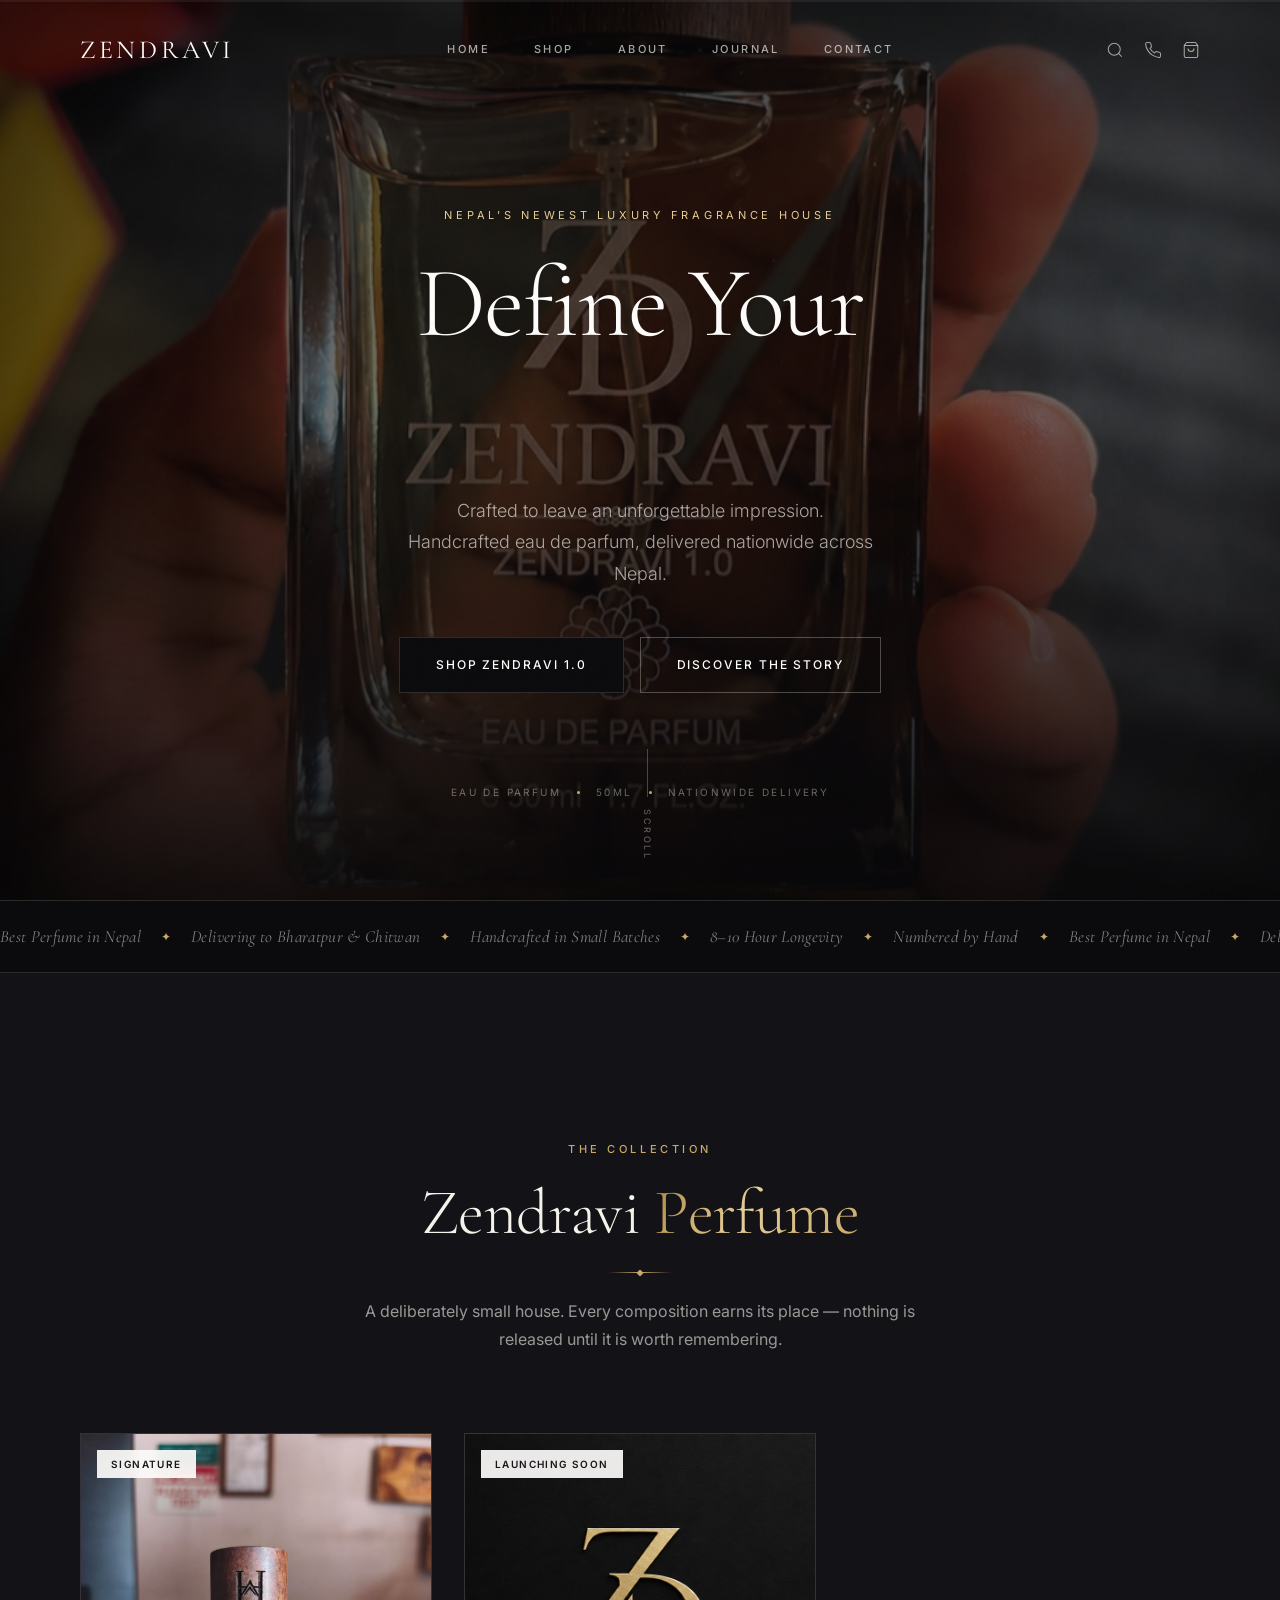
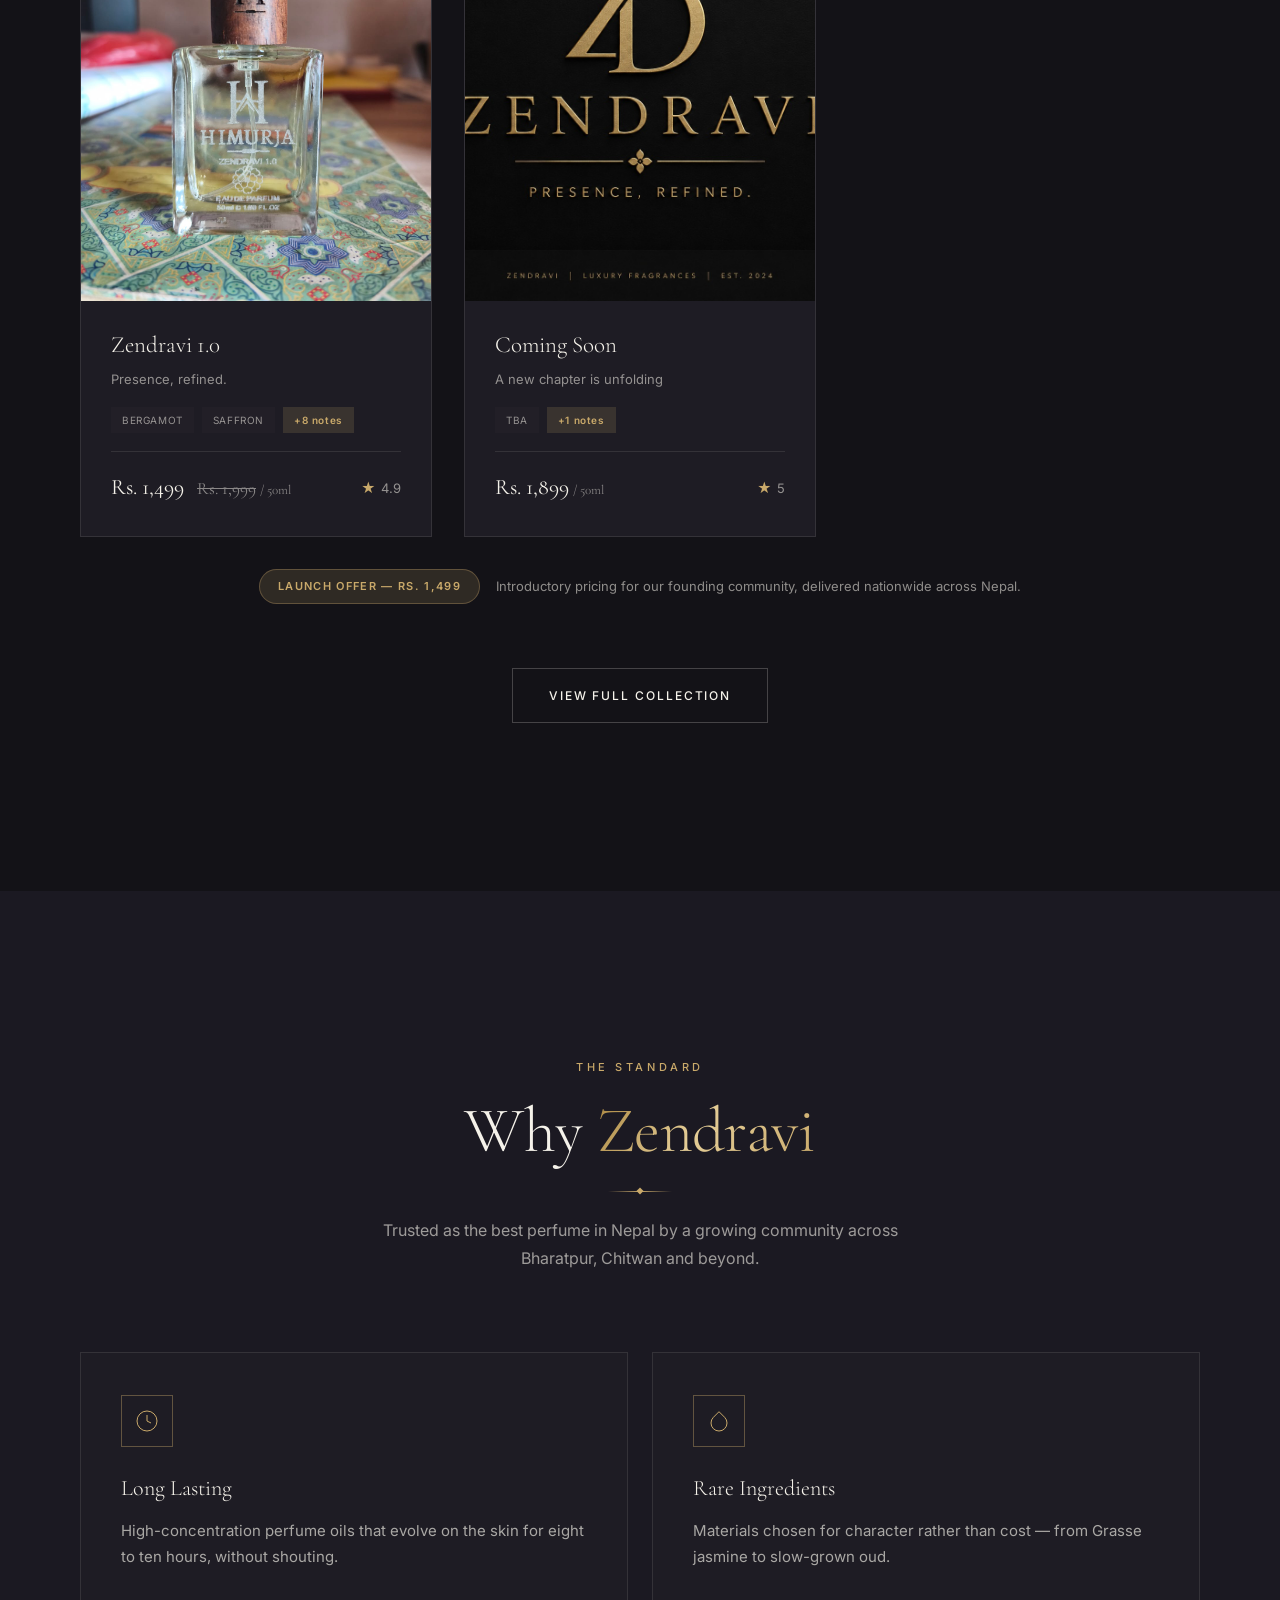
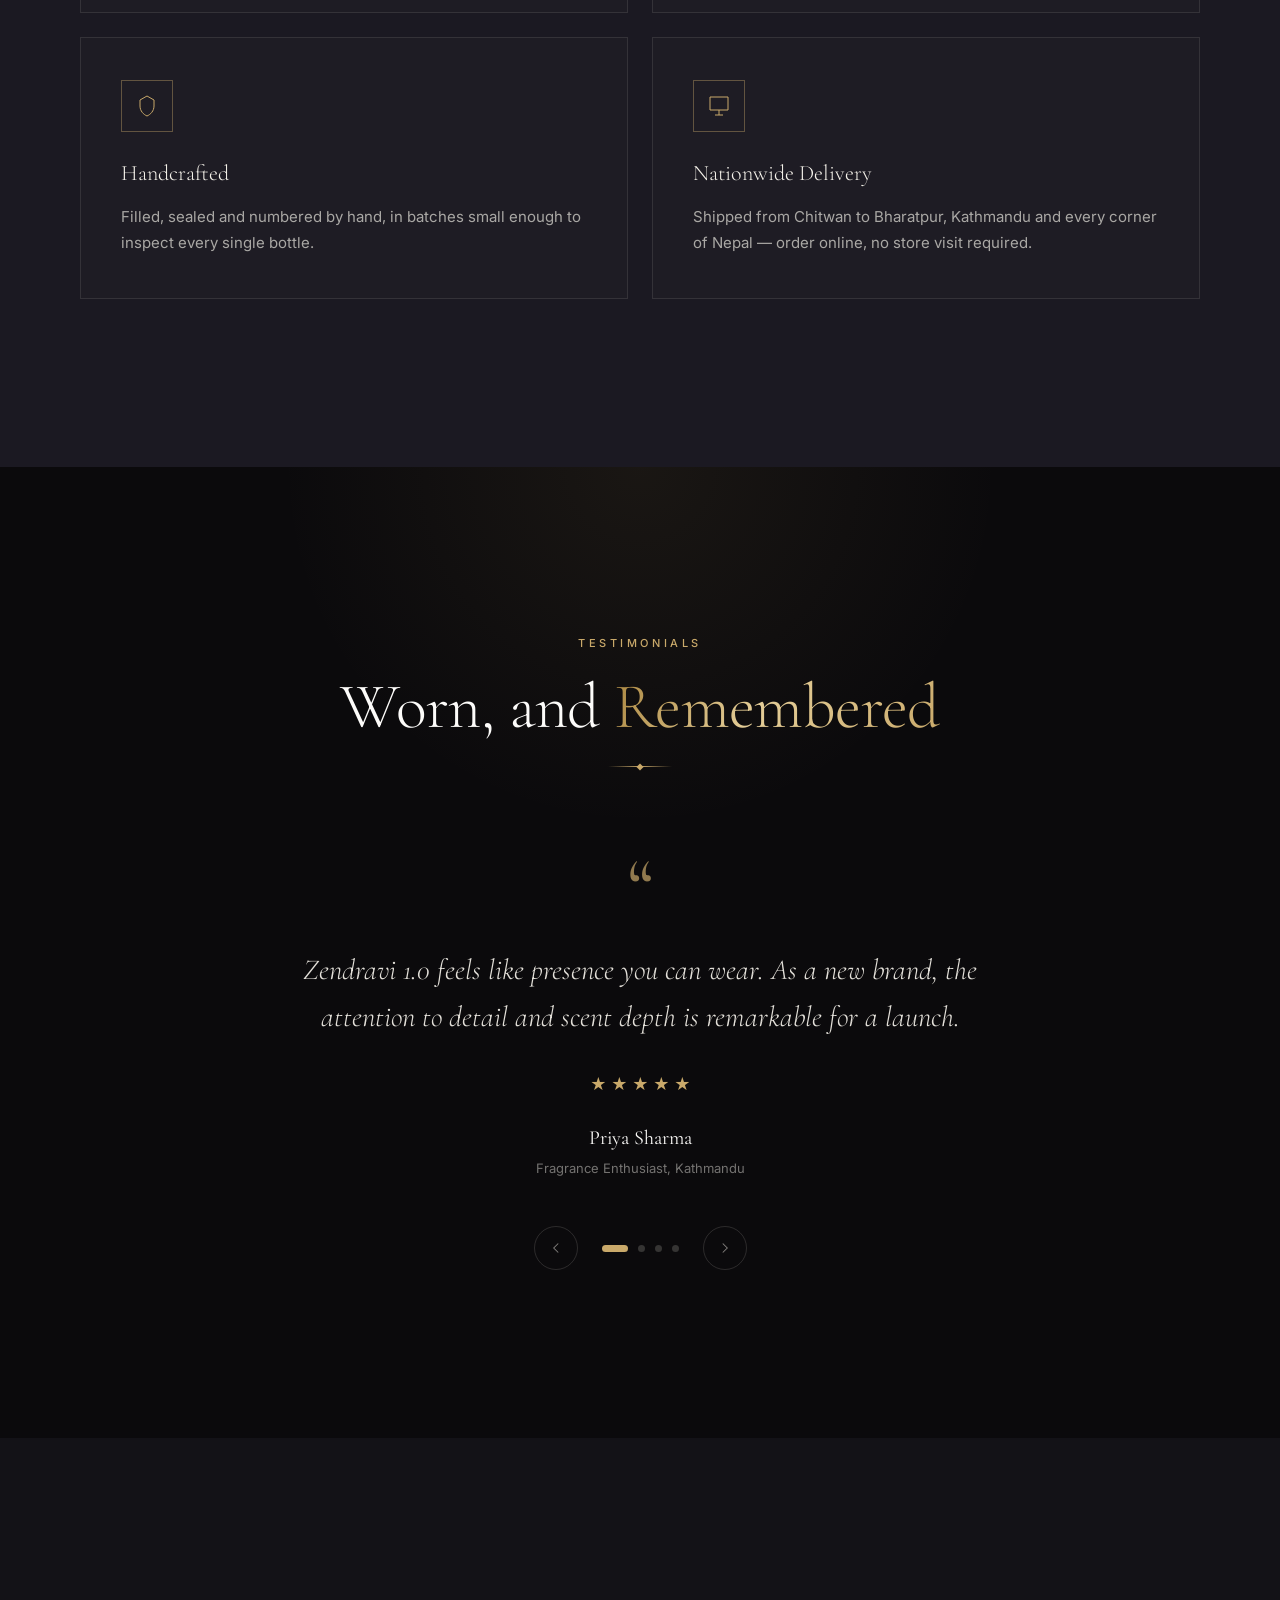
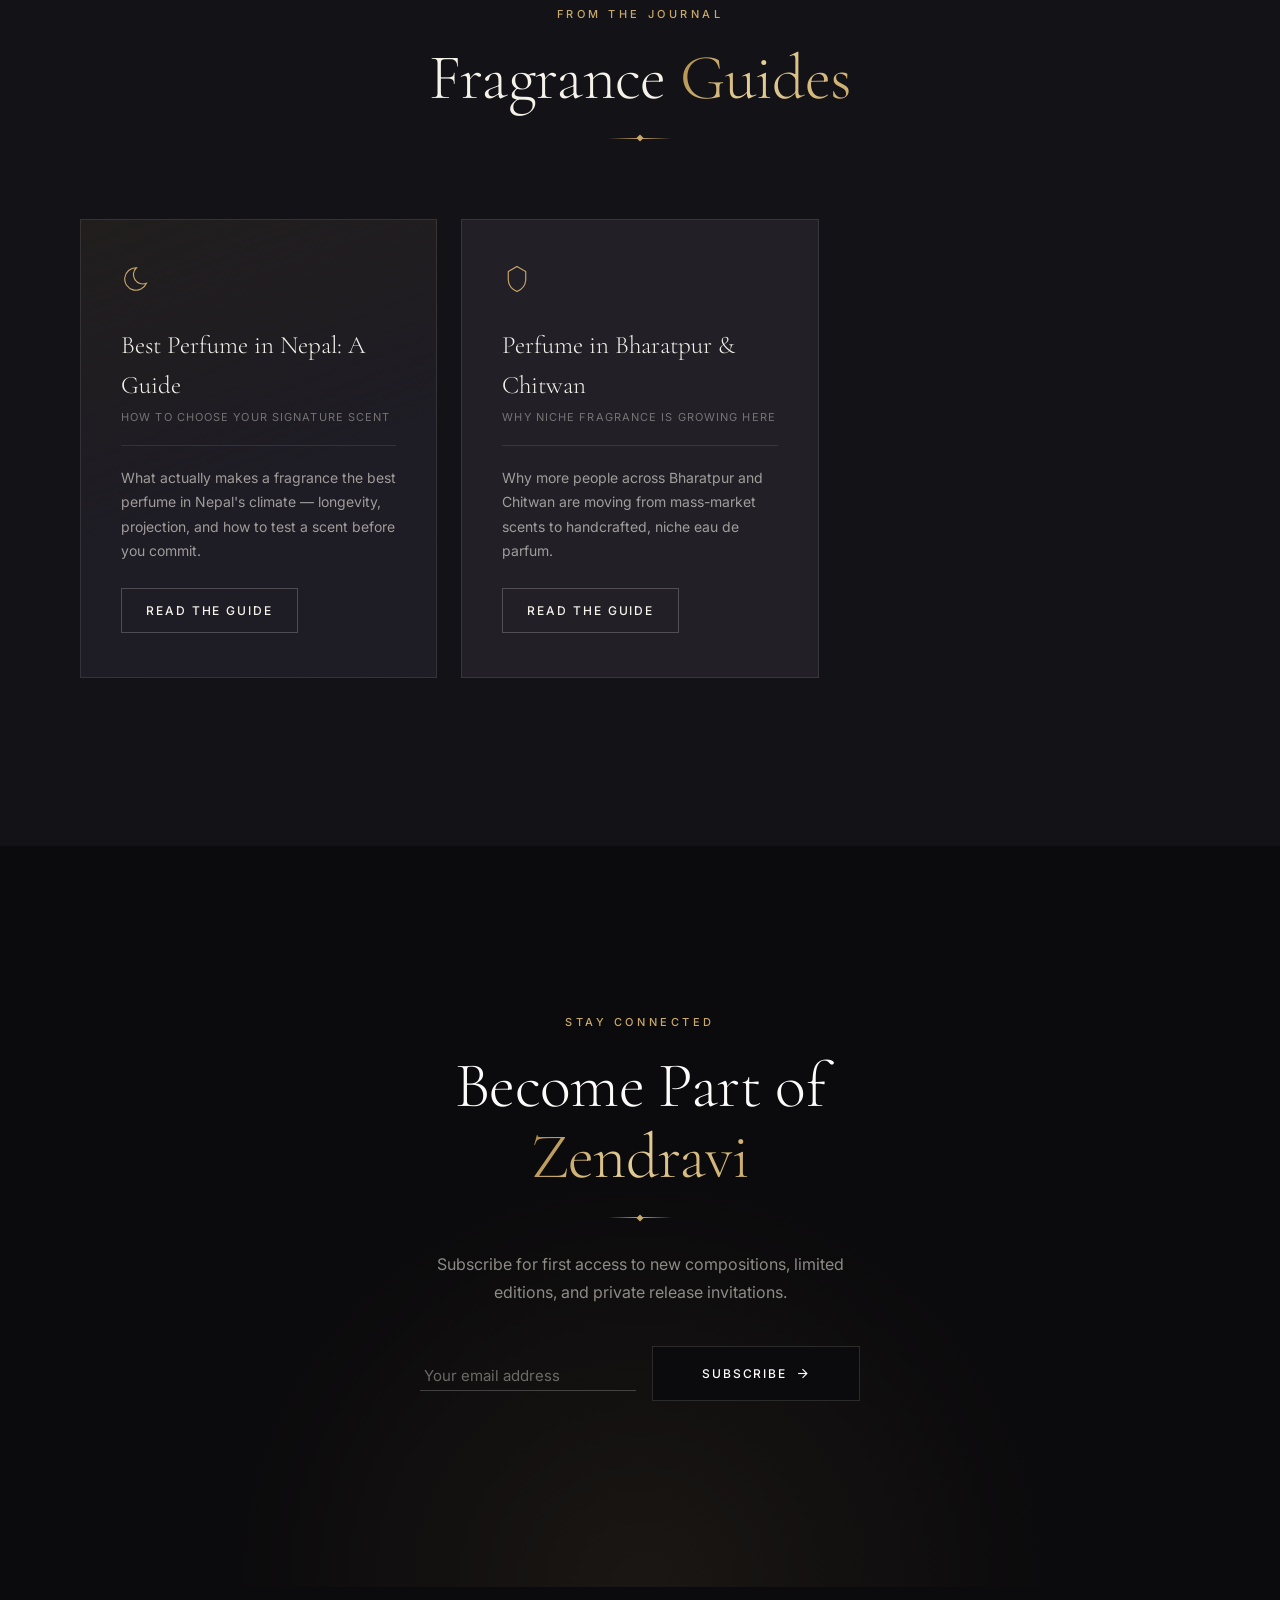
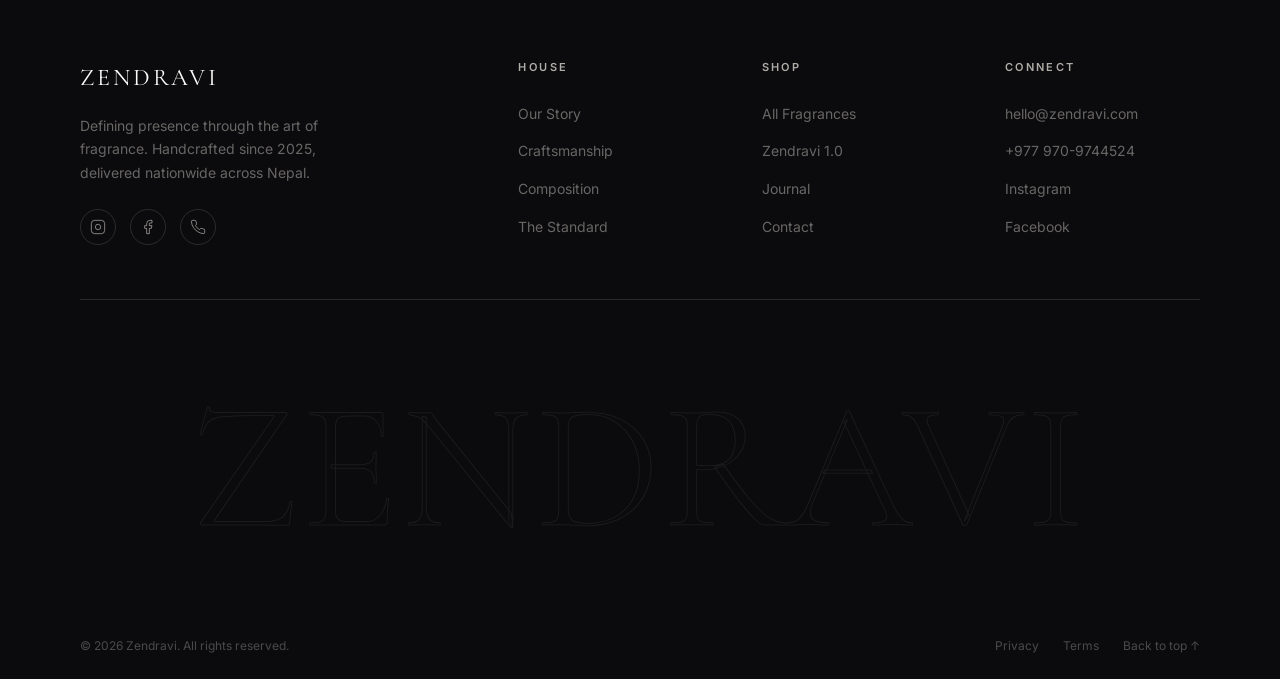
==== commit e35271e2: "Rebuild as multi-page site with full local SEO targeting - Split single-page site into 6 pages: Home" ====
--- a/index.html
+++ b/index.html
@@ -4,25 +4,24 @@
   <meta charset="UTF-8" />
   <meta name="viewport" content="width=device-width, initial-scale=1.0" />
   <meta name="theme-color" content="#0B0A0C" />
-  <meta name="description" content="Zendravi — Define Your Presence. Shop Zendravi 1.0, our handcrafted eau de parfum built on Turkish rose, oud and amber. Rs. 1,499 launch price, 8-10 hour longevity. Handcrafted in small batches, based in Kathmandu, Nepal." />
-  <meta name="keywords" content="Zendravi, Zendravi 1.0, luxury perfume Nepal, niche fragrance Kathmandu, handcrafted eau de parfum, premium scents Nepal, oud perfume, Turkish rose perfume, buy perfume online Nepal" />
+  <meta name="description" content="Zendravi is Nepal's handcrafted luxury eau de parfum house, delivering nationwide from Chitwan — serving Bharatpur, Chitwan, Kathmandu and beyond. Shop Zendravi 1.0 at Rs. 1,499 launch price." />
+  <meta name="keywords" content="Zendravi, Zendravi perfume, best perfume in Nepal, perfume in Bharatpur, best perfume in Chitwan, perfume near me, luxury perfume Nepal, buy perfume online Nepal, handcrafted eau de parfum" />
   <meta name="author" content="Zendravi" />
   <meta name="robots" content="index, follow, max-image-preview:large, max-snippet:-1" />
-  <meta name="format-detection" content="telephone=no" />
   <link rel="canonical" href="https://zendravi.com/" />
   <link rel="sitemap" type="application/xml" title="Sitemap" href="/sitemap.xml" />
 
   <meta property="og:site_name" content="Zendravi" />
-  <meta property="og:title" content="Zendravi — Luxury Fragrance House" />
-  <meta property="og:description" content="Define Your Presence. Handcrafted luxury eau de parfum, composed to be remembered. Rs. 1,499 launch price." />
+  <meta property="og:title" content="Zendravi — Best Perfume in Nepal | Luxury Fragrance House" />
+  <meta property="og:description" content="Handcrafted luxury eau de parfum, delivered nationwide across Nepal — Bharatpur, Chitwan and beyond. Rs. 1,499 launch price." />
   <meta property="og:type" content="website" />
   <meta property="og:locale" content="en_US" />
   <meta property="og:url" content="https://zendravi.com/" />
   <meta property="og:image" content="https://zendravi.com/images/himurja%20product%201.jpeg" />
   <meta property="og:image:alt" content="Zendravi 1.0 eau de parfum flacon" />
   <meta name="twitter:card" content="summary_large_image" />
-  <meta name="twitter:title" content="Zendravi — Luxury Fragrance House" />
-  <meta name="twitter:description" content="Define Your Presence. Handcrafted luxury eau de parfum, composed to be remembered. Rs. 1,499 launch price." />
+  <meta name="twitter:title" content="Zendravi — Best Perfume in Nepal | Luxury Fragrance House" />
+  <meta name="twitter:description" content="Handcrafted luxury eau de parfum, delivered nationwide across Nepal — Bharatpur, Chitwan and beyond. Rs. 1,499 launch price." />
   <meta name="twitter:image" content="https://zendravi.com/images/himurja%20product%201.jpeg" />
 
   <link rel="icon" type="image/svg+xml" href="favicon.svg" />
@@ -30,46 +29,30 @@
   <link rel="preconnect" href="https://fonts.gstatic.com" crossorigin />
   <link href="https://fonts.googleapis.com/css2?family=Cormorant+Garamond:ital,wght@0,300;0,400;0,500;0,600;0,700;1,300;1,400&family=Inter:wght@300;400;500;600&display=swap" rel="stylesheet" />
   <link rel="preload" as="image" href="images/zendravi%201.0.jpeg" fetchpriority="high" />
-  <link rel="stylesheet" href="css/style.css?v=20260729" />
-  <title>Zendravi — Luxury Fragrance House | Handcrafted Eau de Parfum, Nepal</title>
+  <link rel="stylesheet" href="css/style.css?v=20260729b" />
+  <title>Zendravi — Best Perfume in Nepal | Luxury Fragrance House</title>
 
   <script type="application/ld+json">
   {
     "@context": "https://schema.org",
-    "@type": "Organization",
+    "@type": ["Organization", "LocalBusiness"],
     "name": "Zendravi",
-    "description": "Luxury fragrance house handcrafting eau de parfum in small batches.",
+    "description": "Handcrafted luxury eau de parfum house delivering nationwide across Nepal.",
     "url": "https://zendravi.com",
     "logo": "https://zendravi.com/favicon.svg",
+    "image": "https://zendravi.com/images/himurja%20product%201.jpeg",
+    "telephone": "+977-9709744524",
+    "email": "hello@zendravi.com",
     "foundingDate": "2025-07",
-    "address": {
-      "@type": "PostalAddress",
-      "addressLocality": "Kathmandu",
-      "addressCountry": "NP"
-    },
+    "areaServed": [
+      { "@type": "City", "name": "Bharatpur" },
+      { "@type": "City", "name": "Chitwan" },
+      { "@type": "Country", "name": "Nepal" }
+    ],
     "sameAs": [
       "https://instagram.com/zendravi",
-      "https://facebook.com/zendravi"
+      "https://www.facebook.com/profile.php?id=61588730620894"
     ]
-  }
-  </script>
-  <script type="application/ld+json">
-  {
-    "@context": "https://schema.org",
-    "@type": "Product",
-    "name": "Zendravi 1.0",
-    "description": "Our debut fragrance—an unforgettable signature built on warm woods, deep amber, and a soft golden trail.",
-    "brand": { "@type": "Brand", "name": "Zendravi" },
-    "image": "https://zendravi.com/images/himurja%20product%201.jpeg",
-    "sku": "zendravi-1.0",
-    "offers": {
-      "@type": "Offer",
-      "url": "https://zendravi.com/#collection",
-      "priceCurrency": "NPR",
-      "price": "1499",
-      "availability": "https://schema.org/InStock",
-      "itemCondition": "https://schema.org/NewCondition"
-    }
   }
   </script>
   <script type="application/ld+json">
@@ -92,33 +75,29 @@
     </div>
   </div>
 
-  <!-- Ambient film grain -->
   <div class="grain" aria-hidden="true"></div>
-
-  <!-- Scroll progress -->
   <div class="progress" aria-hidden="true"><span id="progressBar"></span></div>
-
   <a href="#collection" class="skip-link">Skip to collection</a>
 
   <!-- Navigation -->
   <header class="header" id="header">
     <div class="container header-inner">
-      <a href="#hero" class="logo" aria-label="Zendravi — home">ZENDRAVI</a>
+      <a href="index.html" class="logo" aria-label="Zendravi — home">ZENDRAVI</a>
       <nav class="nav" id="nav" aria-label="Primary">
-        <a href="#hero" class="nav-link">Home</a>
-        <a href="#collection" class="nav-link">Collection</a>
-        <a href="#about" class="nav-link">Craft</a>
-        <a href="#story" class="nav-link">Story</a>
-        <a href="#contact" class="nav-link">Contact</a>
+        <a href="index.html" class="nav-link" aria-current="page">Home</a>
+        <a href="shop.html" class="nav-link">Shop</a>
+        <a href="about.html" class="nav-link">About</a>
+        <a href="journal.html" class="nav-link">Journal</a>
+        <a href="contact.html" class="nav-link">Contact</a>
       </nav>
       <div class="header-icons">
-        <button class="icon-btn" type="button" aria-label="Search">
+        <button class="icon-btn" type="button" aria-label="Search" data-soon="Search is coming soon — browse the Shop page for now.">
           <svg width="18" height="18" viewBox="0 0 24 24" fill="none" stroke="currentColor" stroke-width="1.4" aria-hidden="true"><circle cx="11" cy="11" r="8"/><line x1="21" y1="21" x2="16.65" y2="16.65"/></svg>
         </button>
-        <button class="icon-btn" type="button" aria-label="Account">
-          <svg width="18" height="18" viewBox="0 0 24 24" fill="none" stroke="currentColor" stroke-width="1.4" aria-hidden="true"><path d="M20 21v-2a4 4 0 0 0-4-4H8a4 4 0 0 0-4 4v2"/><circle cx="12" cy="7" r="4"/></svg>
-        </button>
-        <button class="icon-btn" type="button" aria-label="Cart">
+        <a class="icon-btn" href="https://wa.me/9779709744524" target="_blank" rel="noopener noreferrer" aria-label="Chat on WhatsApp">
+          <svg width="18" height="18" viewBox="0 0 24 24" fill="none" stroke="currentColor" stroke-width="1.4" aria-hidden="true"><path d="M22 16.92v3a2 2 0 0 1-2.18 2 19.79 19.79 0 0 1-8.63-3.07 19.5 19.5 0 0 1-6-6 19.79 19.79 0 0 1-3.07-8.67A2 2 0 0 1 4.11 2h3a2 2 0 0 1 2 1.72c.127.96.361 1.903.7 2.81a2 2 0 0 1-.45 2.11L8.09 9.91a16 16 0 0 0 6 6l1.27-1.27a2 2 0 0 1 2.11-.45c.907.339 1.85.573 2.81.7A2 2 0 0 1 22 16.92z"/></svg>
+        </a>
+        <button class="icon-btn" type="button" aria-label="Cart" data-soon="No cart needed — enquire directly via WhatsApp or email to order.">
           <svg width="18" height="18" viewBox="0 0 24 24" fill="none" stroke="currentColor" stroke-width="1.4" aria-hidden="true"><path d="M6 2L3 6v14a2 2 0 0 0 2 2h14a2 2 0 0 0 2-2V6l-3-4z"/><line x1="3" y1="6" x2="21" y2="6"/><path d="M16 10a4 4 0 0 1-8 0"/></svg>
         </button>
         <button class="menu-toggle" id="menuToggle" type="button" aria-label="Open menu" aria-expanded="false" aria-controls="mobileMenu">
@@ -131,15 +110,15 @@
   <!-- Mobile Menu -->
   <div class="mobile-menu" id="mobileMenu">
     <nav class="mobile-nav" aria-label="Mobile">
-      <a href="#hero" class="mobile-link"><em>01</em>Home</a>
-      <a href="#collection" class="mobile-link"><em>02</em>Collection</a>
-      <a href="#about" class="mobile-link"><em>03</em>Craft</a>
-      <a href="#story" class="mobile-link"><em>04</em>Story</a>
-      <a href="#contact" class="mobile-link"><em>05</em>Contact</a>
+      <a href="index.html" class="mobile-link"><em>01</em>Home</a>
+      <a href="shop.html" class="mobile-link"><em>02</em>Shop</a>
+      <a href="about.html" class="mobile-link"><em>03</em>About</a>
+      <a href="journal.html" class="mobile-link"><em>04</em>Journal</a>
+      <a href="contact.html" class="mobile-link"><em>05</em>Contact</a>
     </nav>
     <div class="mobile-foot">
       <p class="mobile-foot-label">Enquiries</p>
-      <a href="mailto:hello@zendravi.com" class="mobile-foot-link">hello@zendravi.com</a>
+      <a href="https://wa.me/9779709744524" class="mobile-foot-link" target="_blank" rel="noopener noreferrer">+977 970-9744524</a>
     </div>
   </div>
 
@@ -151,16 +130,16 @@
       <div class="hero-vignette"></div>
     </div>
     <div class="hero-content">
-      <p class="hero-label reveal" data-delay="0.45">Est. 2025 — Luxury Fragrance House</p>
+      <p class="hero-label reveal" data-delay="0.45">Nepal's Newest Luxury Fragrance House</p>
       <h1 class="hero-title" data-split>Define Your Presence</h1>
-      <p class="hero-sub reveal" data-delay="1.15">Crafted to leave an unforgettable impression.<br />Each fragrance, a masterpiece of timeless elegance.</p>
+      <p class="hero-sub reveal" data-delay="1.15">Crafted to leave an unforgettable impression.<br />Handcrafted eau de parfum, delivered nationwide across Nepal.</p>
       <div class="hero-buttons reveal" data-delay="1.3">
-        <a href="#collection" class="btn btn-gold" data-magnetic><span>Explore Collection</span></a>
-        <a href="#about" class="btn btn-ghost light" data-magnetic><span>Discover the Story</span></a>
+        <a href="shop.html" class="btn btn-gold" data-magnetic><span>Shop Zendravi 1.0</span></a>
+        <a href="about.html" class="btn btn-ghost light" data-magnetic><span>Discover the Story</span></a>
       </div>
     </div>
     <div class="hero-meta reveal" data-delay="1.5">
-      <span>Eau de Parfum</span><i></i><span>50ml</span><i></i><span>Handcrafted</span>
+      <span>Eau de Parfum</span><i></i><span>50ml</span><i></i><span>Nationwide Delivery</span>
     </div>
     <a href="#collection" class="scroll-cue reveal" data-delay="1.6" aria-label="Scroll to collection">
       <span class="scroll-cue-line"></span>
@@ -171,124 +150,84 @@
   <!-- Marquee -->
   <div class="marquee" aria-hidden="true">
     <div class="marquee-track">
-      <span>Eau de Parfum</span><i>✦</i><span>Handcrafted in Small Batches</span><i>✦</i><span>Rare Ingredients</span><i>✦</i><span>8–10 Hour Longevity</span><i>✦</i><span>Numbered by Hand</span><i>✦</i>
-      <span>Eau de Parfum</span><i>✦</i><span>Handcrafted in Small Batches</span><i>✦</i><span>Rare Ingredients</span><i>✦</i><span>8–10 Hour Longevity</span><i>✦</i><span>Numbered by Hand</span><i>✦</i>
+      <span>Best Perfume in Nepal</span><i>✦</i><span>Delivering to Bharatpur &amp; Chitwan</span><i>✦</i><span>Handcrafted in Small Batches</span><i>✦</i><span>8–10 Hour Longevity</span><i>✦</i><span>Numbered by Hand</span><i>✦</i>
+      <span>Best Perfume in Nepal</span><i>✦</i><span>Delivering to Bharatpur &amp; Chitwan</span><i>✦</i><span>Handcrafted in Small Batches</span><i>✦</i><span>8–10 Hour Longevity</span><i>✦</i><span>Numbered by Hand</span><i>✦</i>
     </div>
   </div>
 
-  <!-- 2. Signature Collection -->
+  <!-- 2. Signature Collection Teaser -->
   <section class="section" id="collection">
     <div class="container">
       <div class="section-header reveal">
         <p class="eyebrow">The Collection</p>
-        <h2 class="section-title">Signature <span class="gold-text">Collection</span></h2>
+        <h2 class="section-title">Zendravi <span class="gold-text">Perfume</span></h2>
         <div class="rule"></div>
         <p class="section-desc">A deliberately small house. Every composition earns its place — nothing is released until it is worth remembering.</p>
       </div>
-      <div class="product-grid" id="productGrid"></div>
+
+      <div class="product-grid">
+        <div class="product-card reveal" data-delay="0" data-product-id="zendravi-1.0">
+          <div class="product-image">
+            <img src="images/himurja%20product%201.jpeg" alt="Zendravi 1.0 eau de parfum flacon" loading="lazy" />
+            <div class="product-overlay"></div>
+            <span class="product-category">Signature</span>
+            <button class="product-view-btn" type="button" data-view="zendravi-1.0">View Details</button>
+          </div>
+          <div class="product-info">
+            <h3 class="product-name">Zendravi 1.0</h3>
+            <p class="product-tagline">Presence, refined.</p>
+            <div class="product-notes">
+              <span class="product-note-tag">Bergamot</span>
+              <span class="product-note-tag">Saffron</span>
+              <span class="product-note-more">+8 notes</span>
+            </div>
+            <div class="product-footer">
+              <span class="product-price">Rs. 1,499 <span class="product-price-was">Rs. 1,999</span><span class="product-volume">/ 50ml</span></span>
+              <div class="product-rating"><span class="star">★</span><span class="value">4.9</span></div>
+            </div>
+          </div>
+        </div>
+
+        <div class="product-card reveal" data-delay="0.1" data-product-id="coming-soon">
+          <div class="product-image">
+            <img src="images/brand%20logo.jpeg" alt="Zendravi second fragrance — coming soon" loading="lazy" />
+            <div class="product-overlay"></div>
+            <span class="product-category">Launching Soon</span>
+            <button class="product-view-btn" type="button" data-view="coming-soon">View Details</button>
+          </div>
+          <div class="product-info">
+            <h3 class="product-name">Coming Soon</h3>
+            <p class="product-tagline">A new chapter is unfolding</p>
+            <div class="product-notes">
+              <span class="product-note-tag">TBA</span>
+              <span class="product-note-more">+1 notes</span>
+            </div>
+            <div class="product-footer">
+              <span class="product-price">Rs. 1,899<span class="product-volume">/ 50ml</span></span>
+              <div class="product-rating"><span class="star">★</span><span class="value">5</span></div>
+            </div>
+          </div>
+        </div>
+      </div>
+
       <div class="collection-note reveal">
         <span class="pill pill-gold">Launch offer — Rs. 1,499</span>
-        <span class="collection-note-text">Introductory pricing for our founding community. Limited to the first release.</span>
+        <span class="collection-note-text">Introductory pricing for our founding community, delivered nationwide across Nepal.</span>
       </div>
       <div class="text-center mt-16 reveal">
-        <button class="btn btn-ghost" type="button" data-magnetic data-soon="Our full catalogue opens with the next release."><span>View All Fragrances</span></button>
-      </div>
-    </div>
-  </section>
-
-  <!-- 3. The Art of Fragrance -->
-  <section class="section bg-porcelain" id="about">
-    <div class="container">
-      <div class="split-layout">
-        <div class="split-image reveal">
-          <figure class="image-frame" data-reveal-img>
-            <img src="images/zendravi%201.0.jpeg" alt="Zendravi 1.0 eau de parfum, held" loading="lazy" />
-          </figure>
-          <div class="frame-decor" aria-hidden="true"></div>
-          <div class="frame-stamp" aria-hidden="true">
-            <span>Zendravi</span>
-            <i></i>
-            <span>Atelier</span>
-          </div>
-        </div>
-        <div class="split-content reveal" data-delay="0.12">
-          <p class="eyebrow">Craftsmanship</p>
-          <h2 class="section-title">The Art of<br /><span class="italic gold-text">Fragrance</span></h2>
-          <div class="rule rule-left"></div>
-          <p class="split-text">At Zendravi, we believe fragrance is the most intimate form of expression. Each composition is a journey — meticulously built by perfumers who understand the language of rare ingredients.</p>
-          <p class="split-text">We source the finest materials available to us: Turkish rose picked at dawn, oud from slow-grown Aquilaria, and iris butter that takes six years to mature.</p>
-          <p class="split-text">The result is not simply a fragrance, but a memory waiting to be worn.</p>
-          <div class="stat-row">
-            <div class="stat"><strong>24</strong><span>Rare notes sourced</span></div>
-            <div class="stat"><strong>8–10<em>h</em></strong><span>Average longevity</span></div>
-            <div class="stat"><strong>100<em>%</em></strong><span>Hand finished</span></div>
-          </div>
-          <button class="btn btn-ghost" type="button" data-magnetic data-soon="A full account of our craft is being written."><span>Discover Our Craft</span></button>
-        </div>
-      </div>
-    </div>
-  </section>
-
-  <!-- 4. Fragrance Notes -->
-  <section class="section" id="notes">
-    <div class="container">
-      <div class="section-header reveal">
-        <p class="eyebrow">The Composition</p>
-        <h2 class="section-title">Fragrance <span class="gold-text">Notes</span></h2>
-        <div class="rule"></div>
-        <p class="section-desc">Each Zendravi fragrance is a three-act composition, built to unfold slowly on the skin.</p>
-      </div>
-      <div class="notes-grid">
-        <article class="note-card reveal" data-delay="0.05">
-          <span class="note-index">01</span>
-          <div class="note-icon">
-            <svg width="30" height="30" viewBox="0 0 24 24" fill="none" stroke="currentColor" stroke-width="0.9" aria-hidden="true"><path d="M12 3c.132 0 .263 0 .393 0a7.5 7.5 0 0 0 7.92 12.446a9 9 0 1 1-8.313-12.454z"/><path d="M17 4a2 2 0 0 0-2 2v4l4-4"/></svg>
-          </div>
-          <h3 class="note-title">Top Notes</h3>
-          <p class="note-subtitle">The First Impression</p>
-          <div class="hairline"></div>
-          <div class="note-tags">
-            <span class="tag">Bergamot</span><span class="tag">Saffron</span><span class="tag">Pink Pepper</span><span class="tag">Neroli</span>
-          </div>
-          <p class="note-desc">The opening chapter — bright, fleeting, unforgettable. These notes create the initial allure that draws you in.</p>
-        </article>
-        <article class="note-card reveal" data-delay="0.15">
-          <span class="note-index">02</span>
-          <div class="note-icon">
-            <svg width="30" height="30" viewBox="0 0 24 24" fill="none" stroke="currentColor" stroke-width="0.9" aria-hidden="true"><path d="M9.59 4.59A2 2 0 1 1 11 8H2m10.59 11.41A2 2 0 1 0 14 16H2m15.73-8.27A2.5 2.5 0 1 1 19.5 12H2"/></svg>
-          </div>
-          <h3 class="note-title">Heart Notes</h3>
-          <p class="note-subtitle">The Soul of the Fragrance</p>
-          <div class="hairline"></div>
-          <div class="note-tags">
-            <span class="tag">Turkish Rose</span><span class="tag">Jasmine</span><span class="tag">Iris</span><span class="tag">Leather</span>
-          </div>
-          <p class="note-desc">The heart unfolds slowly, revealing the true character of the composition. This is where the fragrance tells its story.</p>
-        </article>
-        <article class="note-card reveal" data-delay="0.25">
-          <span class="note-index">03</span>
-          <div class="note-icon">
-            <svg width="30" height="30" viewBox="0 0 24 24" fill="none" stroke="currentColor" stroke-width="0.9" aria-hidden="true"><path d="M21 12.79A9 9 0 1 1 11.21 3 7 7 0 0 0 21 12.79z"/></svg>
-          </div>
-          <h3 class="note-title">Base Notes</h3>
-          <p class="note-subtitle">The Lasting Memory</p>
-          <div class="hairline"></div>
-          <div class="note-tags">
-            <span class="tag">Oud</span><span class="tag">Amber</span><span class="tag">Sandalwood</span><span class="tag">Musk</span>
-          </div>
-          <p class="note-desc">The foundation — deep, warm, enduring. These notes linger on the skin, forming a signature that stays long after you leave.</p>
-        </article>
-      </div>
-    </div>
-  </section>
-
-  <!-- 5. Why Zendravi -->
+        <a href="shop.html" class="btn btn-ghost" data-magnetic><span>View Full Collection</span></a>
+      </div>
+    </div>
+  </section>
+
+  <!-- 3. Why Zendravi -->
   <section class="section bg-porcelain" id="why">
     <div class="container">
       <div class="section-header reveal">
         <p class="eyebrow">The Standard</p>
         <h2 class="section-title">Why <span class="gold-text">Zendravi</span></h2>
         <div class="rule"></div>
+        <p class="section-desc">Trusted as the best perfume in Nepal by a growing community across Bharatpur, Chitwan and beyond.</p>
       </div>
       <div class="reasons-grid">
         <article class="reason-card reveal" data-delay="0.05">
@@ -307,27 +246,15 @@
           <p class="reason-text">Filled, sealed and numbered by hand, in batches small enough to inspect every single bottle.</p>
         </article>
         <article class="reason-card reveal" data-delay="0.26">
-          <div class="reason-icon"><svg width="24" height="24" viewBox="0 0 24 24" fill="none" stroke="currentColor" stroke-width="1" aria-hidden="true"><polygon points="12 2 15.09 8.26 22 9.27 17 14.14 18.18 21.02 12 17.77 5.82 21.02 7 14.14 2 9.27 8.91 8.26 12 2"/></svg></div>
-          <h3 class="reason-title">The Unboxing</h3>
-          <p class="reason-text">From the weight of the flacon to the fold of the box, every detail is designed to be felt.</p>
-        </article>
-      </div>
-    </div>
-  </section>
-
-  <!-- 6. Featured Collection -->
-  <section class="section" id="featured">
-    <div class="container">
-      <div class="section-header reveal">
-        <p class="eyebrow">Curated Selection</p>
-        <h2 class="section-title">The <span class="gold-text">Debut</span></h2>
-        <div class="rule"></div>
-      </div>
-      <div class="featured-list" id="featuredList"></div>
-    </div>
-  </section>
-
-  <!-- 7. Testimonials -->
+          <div class="reason-icon"><svg width="24" height="24" viewBox="0 0 24 24" fill="none" stroke="currentColor" stroke-width="1" aria-hidden="true"><path d="M3 3h18v13H3zM8 21h8M12 16v5"/></svg></div>
+          <h3 class="reason-title">Nationwide Delivery</h3>
+          <p class="reason-text">Shipped from Chitwan to Bharatpur, Kathmandu and every corner of Nepal — order online, no store visit required.</p>
+        </article>
+      </div>
+    </div>
+  </section>
+
+  <!-- 4. Testimonials -->
   <section class="section bg-obsidian testimonials" id="testimonials">
     <div class="container">
       <div class="section-header light reveal">
@@ -356,21 +283,41 @@
     </div>
   </section>
 
-  <!-- 8. Brand Story Timeline -->
-  <section class="section bg-porcelain" id="story">
+  <!-- 5. Journal Teaser -->
+  <section class="section" id="journal-teaser">
     <div class="container">
       <div class="section-header reveal">
-        <p class="eyebrow">Our Journey</p>
-        <h2 class="section-title">The Zendravi <span class="gold-text">Story</span></h2>
+        <p class="eyebrow">From the Journal</p>
+        <h2 class="section-title">Fragrance <span class="gold-text">Guides</span></h2>
         <div class="rule"></div>
-        <p class="section-desc">From a single idea to a fragrance house — a short journey, told honestly.</p>
-      </div>
-      <div class="timeline" id="timeline"></div>
-    </div>
-  </section>
-
-  <!-- 9. Newsletter -->
-  <section class="section newsletter" id="contact">
+      </div>
+      <div class="notes-grid">
+        <article class="note-card reveal" data-delay="0.05">
+          <div class="note-icon">
+            <svg width="30" height="30" viewBox="0 0 24 24" fill="none" stroke="currentColor" stroke-width="0.9" aria-hidden="true"><path d="M12 3c.132 0 .263 0 .393 0a7.5 7.5 0 0 0 7.92 12.446a9 9 0 1 1-8.313-12.454z"/></svg>
+          </div>
+          <h3 class="note-title">Best Perfume in Nepal: A Guide</h3>
+          <p class="note-subtitle">How to Choose Your Signature Scent</p>
+          <div class="hairline"></div>
+          <p class="note-desc">What actually makes a fragrance the best perfume in Nepal's climate — longevity, projection, and how to test a scent before you commit.</p>
+          <a href="journal.html#best-perfume-nepal" class="btn btn-ghost mt-16" data-magnetic style="margin-top:24px;min-width:auto;padding:12px 24px;"><span>Read the Guide</span></a>
+        </article>
+        <article class="note-card reveal" data-delay="0.15">
+          <div class="note-icon">
+            <svg width="30" height="30" viewBox="0 0 24 24" fill="none" stroke="currentColor" stroke-width="0.9" aria-hidden="true"><path d="M12 2l7 4v6c0 5-3.5 8.5-7 10-3.5-1.5-7-5-7-10V6z"/></svg>
+          </div>
+          <h3 class="note-title">Perfume in Bharatpur &amp; Chitwan</h3>
+          <p class="note-subtitle">Why Niche Fragrance Is Growing Here</p>
+          <div class="hairline"></div>
+          <p class="note-desc">Why more people across Bharatpur and Chitwan are moving from mass-market scents to handcrafted, niche eau de parfum.</p>
+          <a href="journal.html#perfume-bharatpur-chitwan" class="btn btn-ghost mt-16" data-magnetic style="margin-top:24px;min-width:auto;padding:12px 24px;"><span>Read the Guide</span></a>
+        </article>
+      </div>
+    </div>
+  </section>
+
+  <!-- 6. Newsletter -->
+  <section class="section newsletter" id="subscribe">
     <div class="container">
       <div class="newsletter-inner reveal">
         <p class="eyebrow gold">Stay Connected</p>
@@ -394,50 +341,50 @@
     </div>
   </section>
 
-  <!-- 10. Footer -->
+  <!-- Footer -->
   <footer class="footer">
     <div class="container">
       <div class="footer-grid">
         <div class="footer-brand">
-          <a href="#hero" class="footer-logo">ZENDRAVI</a>
-          <p class="footer-tagline">Defining presence through the art of fragrance. Registered and handcrafted since 2025.</p>
+          <a href="index.html" class="footer-logo">ZENDRAVI</a>
+          <p class="footer-tagline">Defining presence through the art of fragrance. Handcrafted since 2025, delivered nationwide across Nepal.</p>
           <div class="footer-social">
             <a href="https://instagram.com/zendravi" rel="noopener noreferrer" target="_blank" aria-label="Instagram">
               <svg width="16" height="16" viewBox="0 0 24 24" fill="none" stroke="currentColor" stroke-width="1.4" aria-hidden="true"><rect x="2" y="2" width="20" height="20" rx="5" ry="5"/><path d="M16 11.37A4 4 0 1 1 12.63 8 4 4 0 0 1 16 11.37z"/><line x1="17.5" y1="6.5" x2="17.51" y2="6.5"/></svg>
             </a>
-            <a href="https://facebook.com/zendravi" rel="noopener noreferrer" target="_blank" aria-label="Facebook">
+            <a href="https://www.facebook.com/profile.php?id=61588730620894" rel="noopener noreferrer" target="_blank" aria-label="Facebook">
               <svg width="16" height="16" viewBox="0 0 24 24" fill="none" stroke="currentColor" stroke-width="1.4" aria-hidden="true"><path d="M18 2h-3a5 5 0 0 0-5 5v3H7v4h3v8h4v-8h3l1-4h-4V7a1 1 0 0 1 1-1h3z"/></svg>
             </a>
-            <a href="mailto:hello@zendravi.com" aria-label="Email Zendravi">
-              <svg width="16" height="16" viewBox="0 0 24 24" fill="none" stroke="currentColor" stroke-width="1.4" aria-hidden="true"><rect x="2" y="4" width="20" height="16" rx="2"/><path d="M2 7l10 6 10-6"/></svg>
+            <a href="https://wa.me/9779709744524" target="_blank" rel="noopener noreferrer" aria-label="WhatsApp Zendravi">
+              <svg width="16" height="16" viewBox="0 0 24 24" fill="none" stroke="currentColor" stroke-width="1.4" aria-hidden="true"><path d="M22 16.92v3a2 2 0 0 1-2.18 2 19.79 19.79 0 0 1-8.63-3.07 19.5 19.5 0 0 1-6-6 19.79 19.79 0 0 1-3.07-8.67A2 2 0 0 1 4.11 2h3a2 2 0 0 1 2 1.72c.127.96.361 1.903.7 2.81a2 2 0 0 1-.45 2.11L8.09 9.91a16 16 0 0 0 6 6l1.27-1.27a2 2 0 0 1 2.11-.45c.907.339 1.85.573 2.81.7A2 2 0 0 1 22 16.92z"/></svg>
             </a>
           </div>
         </div>
         <div class="footer-col">
           <h4 class="footer-heading">House</h4>
           <ul class="footer-links">
-            <li><a href="#story">Our Story</a></li>
-            <li><a href="#about">Craftsmanship</a></li>
-            <li><a href="#notes">Composition</a></li>
-            <li><a href="#why">The Standard</a></li>
+            <li><a href="about.html">Our Story</a></li>
+            <li><a href="about.html#craft">Craftsmanship</a></li>
+            <li><a href="shop.html#notes">Composition</a></li>
+            <li><a href="index.html#why">The Standard</a></li>
           </ul>
         </div>
         <div class="footer-col">
           <h4 class="footer-heading">Shop</h4>
           <ul class="footer-links">
-            <li><a href="#collection">All Fragrances</a></li>
-            <li><a href="#featured">Signature Collection</a></li>
-            <li><a href="#contact">Gift Sets</a></li>
-            <li><a href="#contact">Samples</a></li>
+            <li><a href="shop.html">All Fragrances</a></li>
+            <li><a href="product-zendravi-1-0.html">Zendravi 1.0</a></li>
+            <li><a href="journal.html">Journal</a></li>
+            <li><a href="contact.html">Contact</a></li>
           </ul>
         </div>
         <div class="footer-col">
           <h4 class="footer-heading">Connect</h4>
           <ul class="footer-links">
             <li><a href="mailto:hello@zendravi.com">hello@zendravi.com</a></li>
-            <li><a href="#contact">Newsletter</a></li>
+            <li><a href="https://wa.me/9779709744524" target="_blank" rel="noopener noreferrer">+977 970-9744524</a></li>
             <li><a href="https://instagram.com/zendravi" rel="noopener noreferrer" target="_blank">Instagram</a></li>
-            <li><a href="https://facebook.com/zendravi" rel="noopener noreferrer" target="_blank">Facebook</a></li>
+            <li><a href="https://www.facebook.com/profile.php?id=61588730620894" rel="noopener noreferrer" target="_blank">Facebook</a></li>
           </ul>
         </div>
       </div>
@@ -445,8 +392,8 @@
       <div class="footer-bottom">
         <p>&copy; <span id="year">2026</span> Zendravi. All rights reserved.</p>
         <div class="footer-bottom-links">
-          <a href="#contact">Privacy</a>
-          <a href="#contact">Terms</a>
+          <a href="contact.html">Privacy</a>
+          <a href="contact.html">Terms</a>
           <a href="#hero" class="to-top">Back to top ↑</a>
         </div>
       </div>
@@ -471,7 +418,7 @@
         <div class="modal-meta" id="modalMeta"></div>
         <div class="modal-actions">
           <span class="modal-price" id="modalPrice"></span>
-          <button class="btn btn-gold" type="button" data-soon="Ordering opens with our first public release."><span>Enquire to Order</span></button>
+          <a href="https://wa.me/9779709744524" target="_blank" rel="noopener noreferrer" class="btn btn-gold"><span>Enquire to Order</span></a>
         </div>
       </div>
     </div>
@@ -480,6 +427,6 @@
   <!-- Toast -->
   <div class="toast" id="toast" role="status" aria-live="polite"></div>
 
-  <script src="js/main.js?v=20260729"></script>
+  <script src="js/main.js?v=20260729b"></script>
 </body>
 </html>
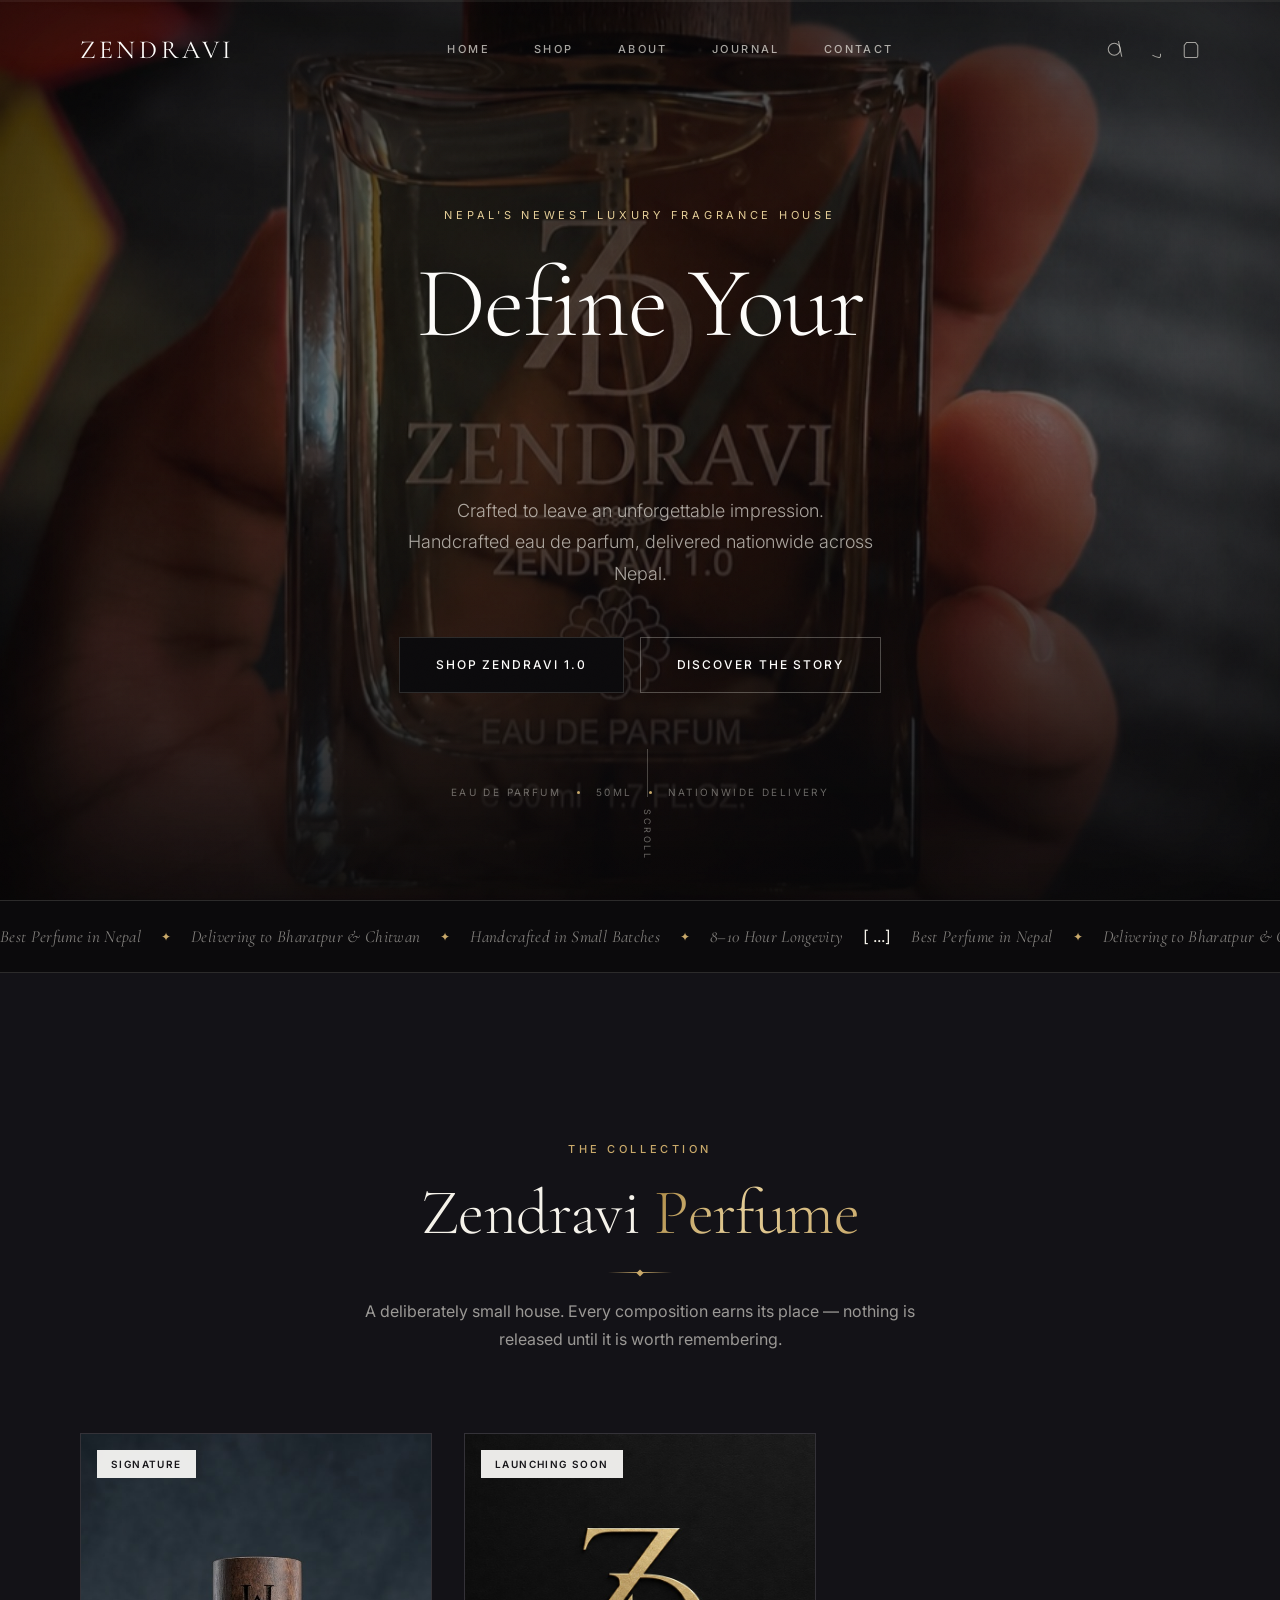
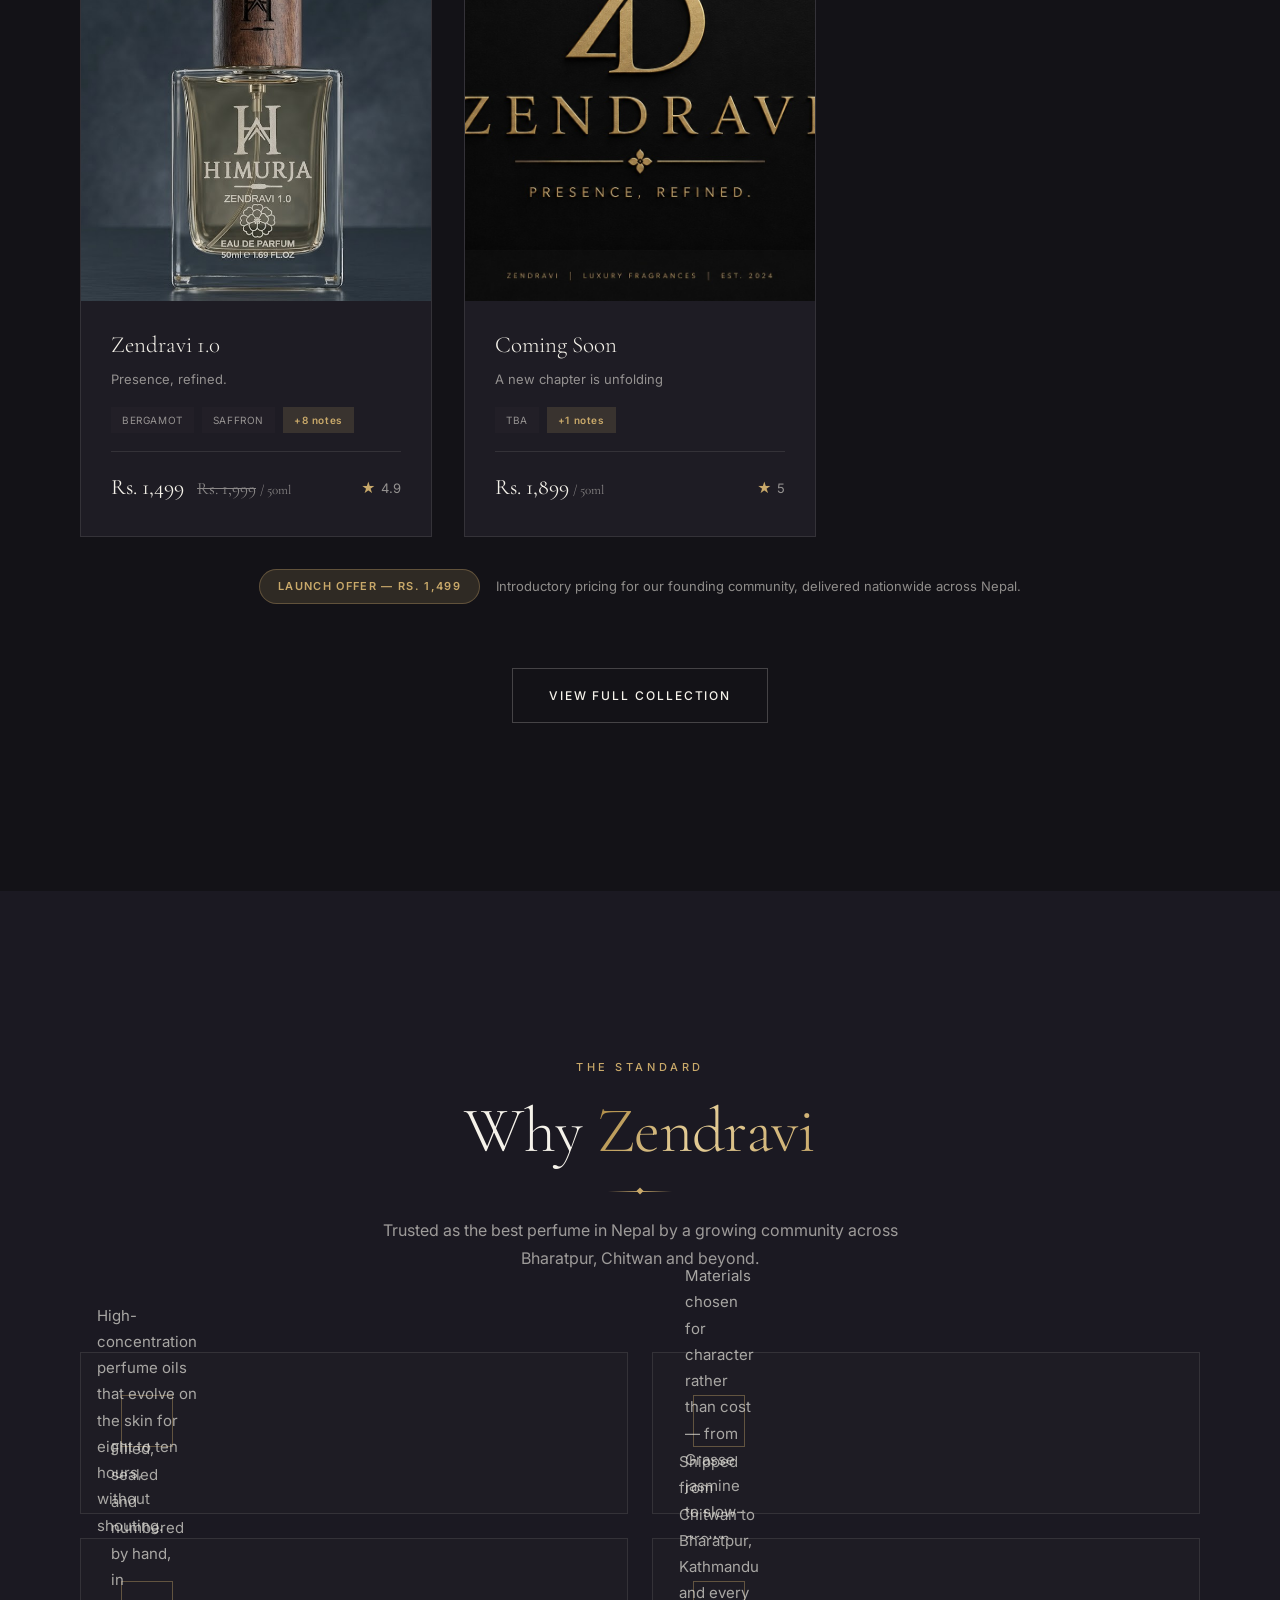
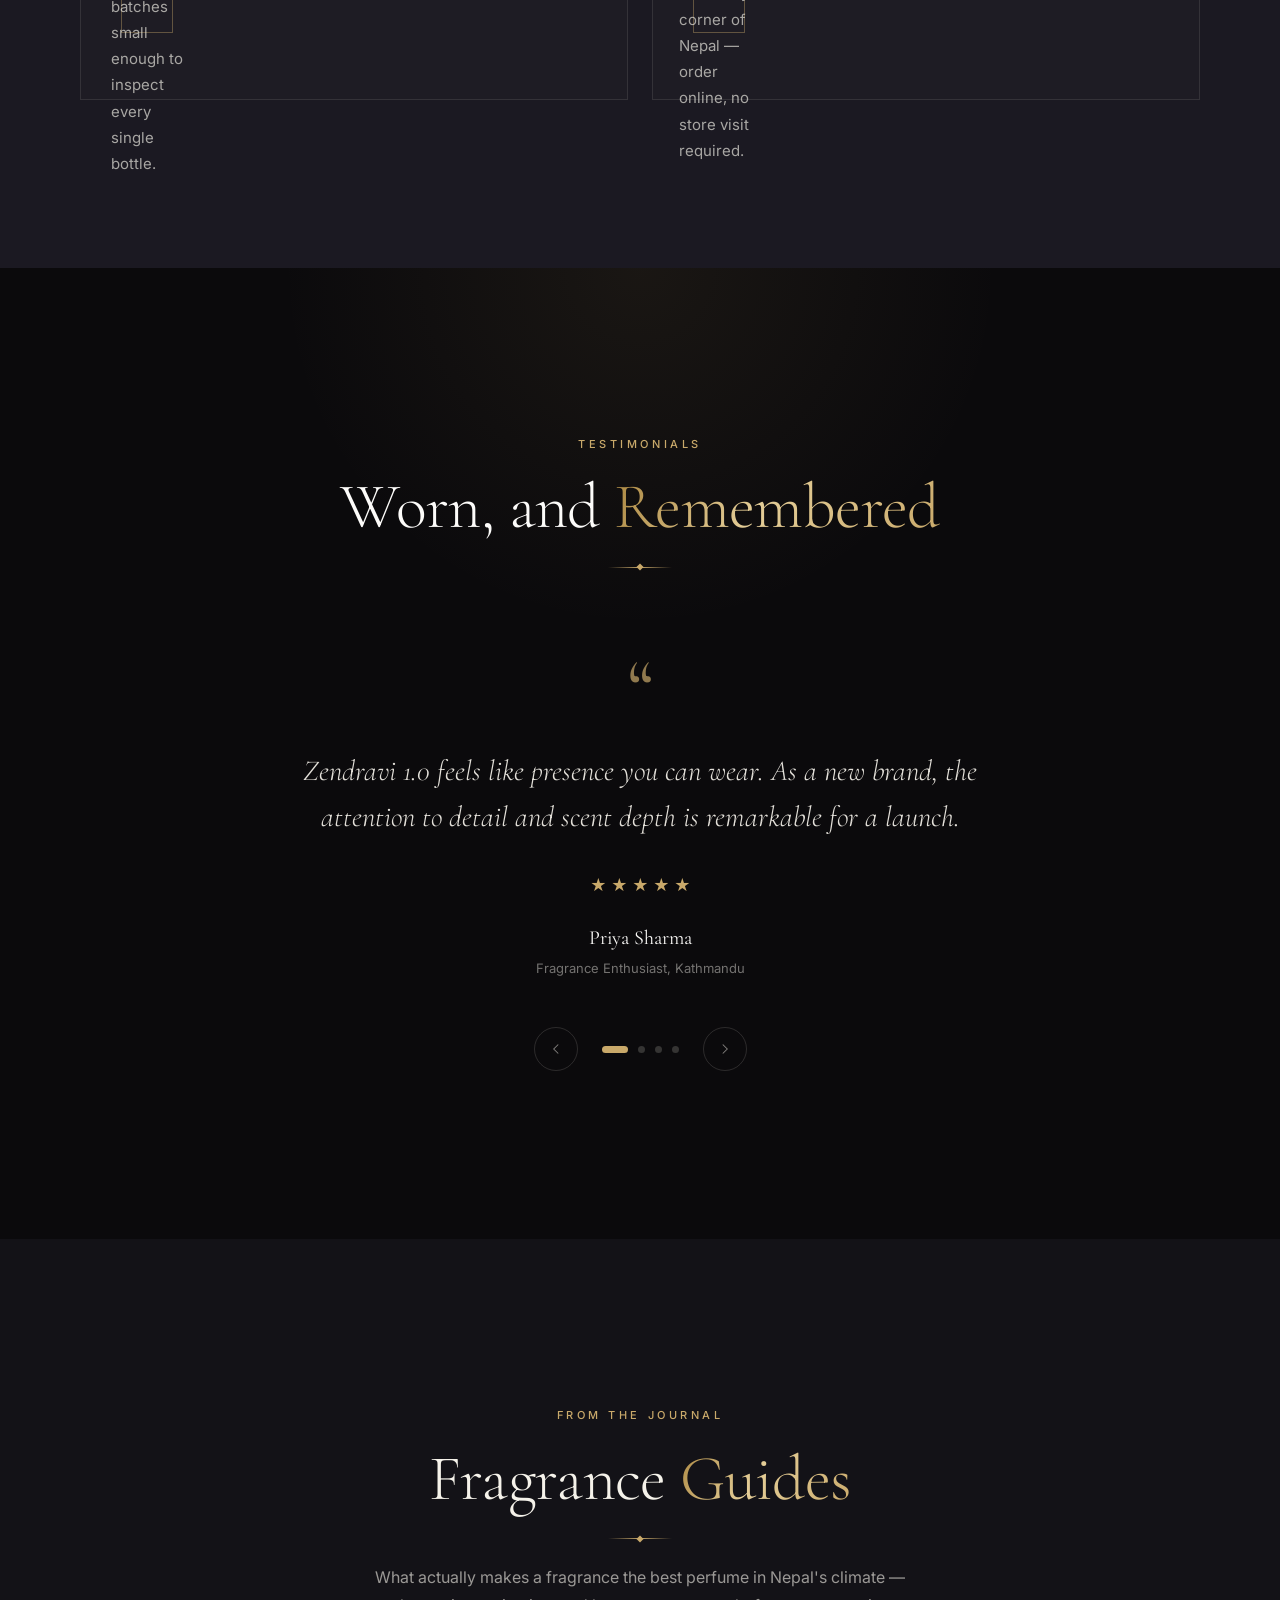
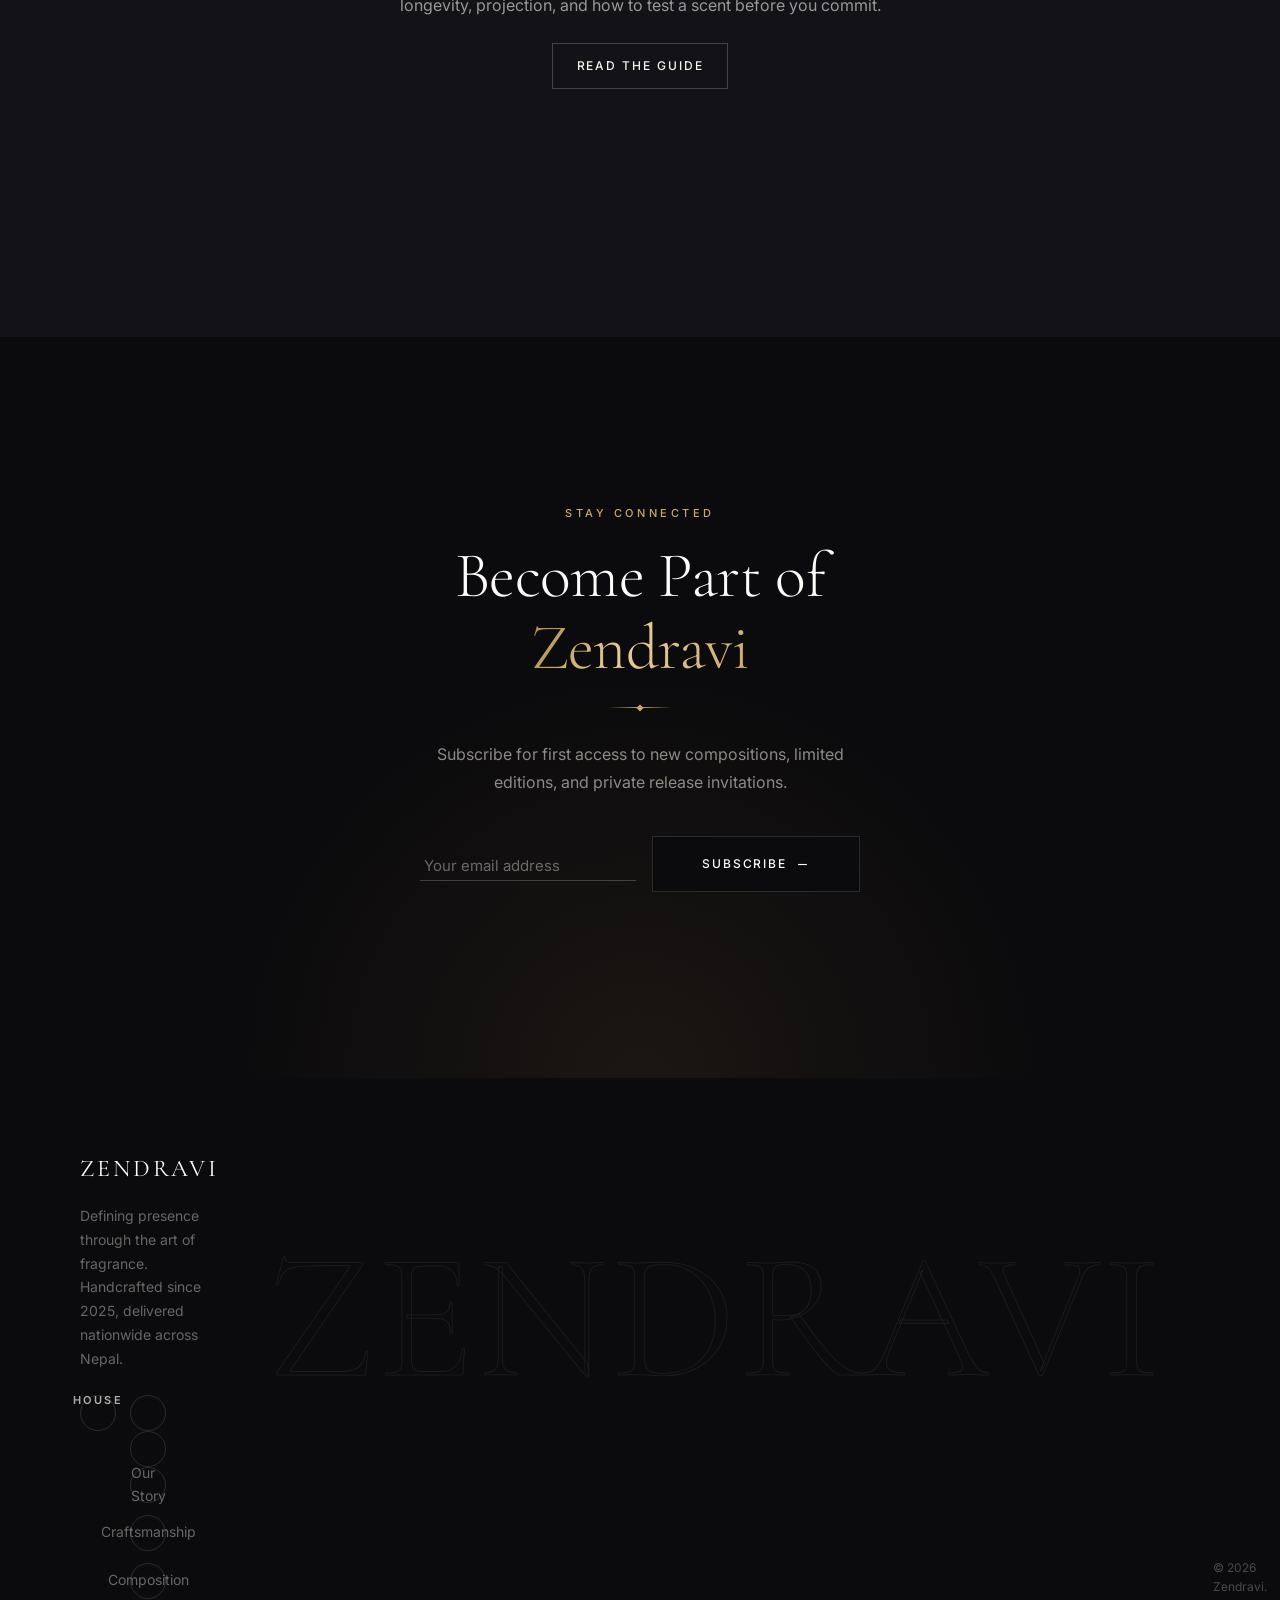
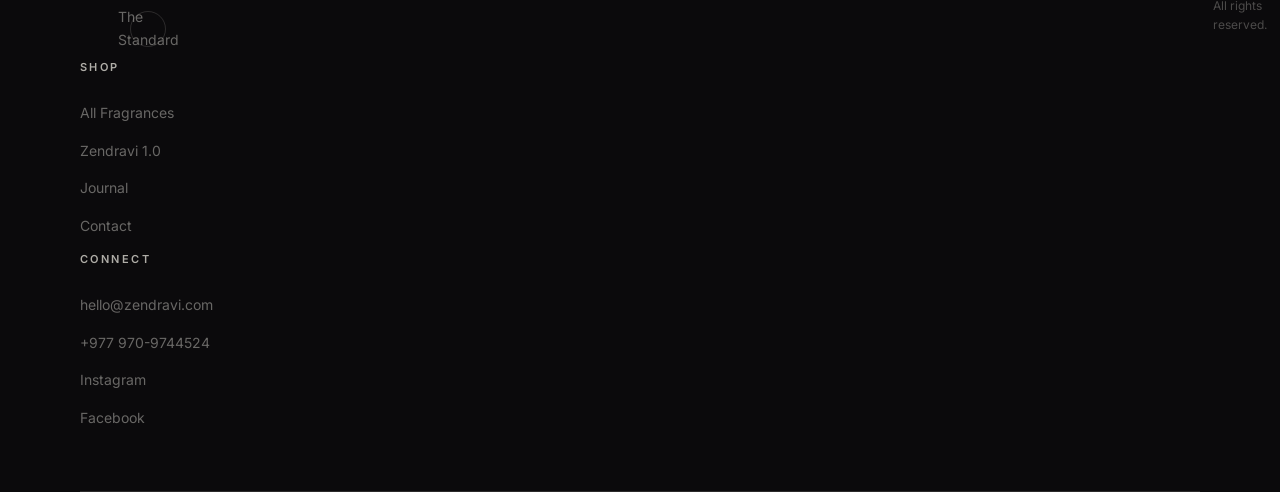
==== commit e14b9af8: "Replace himurja product 1.jpeg → himurja product 1.jpg in index.html" ====
--- a/index.html
+++ b/index.html
@@ -4,8 +4,8 @@
   <meta charset="UTF-8" />
   <meta name="viewport" content="width=device-width, initial-scale=1.0" />
   <meta name="theme-color" content="#0B0A0C" />
-  <meta name="description" content="Zendravi is Nepal's handcrafted luxury eau de parfum house, delivering nationwide from Chitwan — serving Bharatpur, Chitwan, Kathmandu and beyond. Shop Zendravi 1.0 at Rs. 1,499 launch price." />
-  <meta name="keywords" content="Zendravi, Zendravi perfume, best perfume in Nepal, perfume in Bharatpur, best perfume in Chitwan, perfume near me, luxury perfume Nepal, buy perfume online Nepal, handcrafted eau de parfum" />
+  <meta name="description" content="Zendravi is Nepal's handcrafted luxury eau de parfum house, delivering nationwide from Chitwan — serving Bharatpur, Chitwan, Kathmandu and beyond. Shop Zendrav[...]" />
+  <meta name="keywords" content="Zendravi, Zendravi perfume, best perfume in Nepal, perfume in Bharatpur, best perfume in Chitwan, perfume near me, luxury perfume Nepal, buy perfume online Nepal, h[...]" />
   <meta name="author" content="Zendravi" />
   <meta name="robots" content="index, follow, max-image-preview:large, max-snippet:-1" />
   <link rel="canonical" href="https://zendravi.com/" />
@@ -17,12 +17,12 @@
   <meta property="og:type" content="website" />
   <meta property="og:locale" content="en_US" />
   <meta property="og:url" content="https://zendravi.com/" />
-  <meta property="og:image" content="https://zendravi.com/images/himurja%20product%201.jpeg" />
+  <meta property="og:image" content="https://zendravi.com/images/himurja%20product%201.jpg" />
   <meta property="og:image:alt" content="Zendravi 1.0 eau de parfum flacon" />
   <meta name="twitter:card" content="summary_large_image" />
   <meta name="twitter:title" content="Zendravi — Best Perfume in Nepal | Luxury Fragrance House" />
   <meta name="twitter:description" content="Handcrafted luxury eau de parfum, delivered nationwide across Nepal — Bharatpur, Chitwan and beyond. Rs. 1,499 launch price." />
-  <meta name="twitter:image" content="https://zendravi.com/images/himurja%20product%201.jpeg" />
+  <meta name="twitter:image" content="https://zendravi.com/images/himurja%20product%201.jpg" />
 
   <link rel="icon" type="image/svg+xml" href="favicon.svg" />
   <link rel="preconnect" href="https://fonts.googleapis.com" />
@@ -40,7 +40,7 @@
     "description": "Handcrafted luxury eau de parfum house delivering nationwide across Nepal.",
     "url": "https://zendravi.com",
     "logo": "https://zendravi.com/favicon.svg",
-    "image": "https://zendravi.com/images/himurja%20product%201.jpeg",
+    "image": "https://zendravi.com/images/himurja%20product%201.jpg",
     "telephone": "+977-9709744524",
     "email": "hello@zendravi.com",
     "foundingDate": "2025-07",
@@ -92,13 +92,13 @@
       </nav>
       <div class="header-icons">
         <button class="icon-btn" type="button" aria-label="Search" data-soon="Search is coming soon — browse the Shop page for now.">
-          <svg width="18" height="18" viewBox="0 0 24 24" fill="none" stroke="currentColor" stroke-width="1.4" aria-hidden="true"><circle cx="11" cy="11" r="8"/><line x1="21" y1="21" x2="16.65" y2="16.65"/></svg>
+          <svg width="18" height="18" viewBox="0 0 24 24" fill="none" stroke="currentColor" stroke-width="1.4" aria-hidden="true"><circle cx="11" cy="11" r="8"/><line x1="21" y1="21" x2="16.65" y2[...]</svg>
         </button>
         <a class="icon-btn" href="https://wa.me/9779709744524" target="_blank" rel="noopener noreferrer" aria-label="Chat on WhatsApp">
-          <svg width="18" height="18" viewBox="0 0 24 24" fill="none" stroke="currentColor" stroke-width="1.4" aria-hidden="true"><path d="M22 16.92v3a2 2 0 0 1-2.18 2 19.79 19.79 0 0 1-8.63-3.07 19.5 19.5 0 0 1-6-6 19.79 19.79 0 0 1-3.07-8.67A2 2 0 0 1 4.11 2h3a2 2 0 0 1 2 1.72c.127.96.361 1.903.7 2.81a2 2 0 0 1-.45 2.11L8.09 9.91a16 16 0 0 0 6 6l1.27-1.27a2 2 0 0 1 2.11-.45c.907.339 1.85.573 2.81.7A2 2 0 0 1 22 16.92z"/></svg>
+          <svg width="18" height="18" viewBox="0 0 24 24" fill="none" stroke="currentColor" stroke-width="1.4" aria-hidden="true"><path d="M22 16.92v3a2 2 0 0 1-2.18 2 19.79 19.79 0 0 1-8.63-3.07 [...]"></svg>
         </a>
         <button class="icon-btn" type="button" aria-label="Cart" data-soon="No cart needed — enquire directly via WhatsApp or email to order.">
-          <svg width="18" height="18" viewBox="0 0 24 24" fill="none" stroke="currentColor" stroke-width="1.4" aria-hidden="true"><path d="M6 2L3 6v14a2 2 0 0 0 2 2h14a2 2 0 0 0 2-2V6l-3-4z"/><line x1="3" y1="6" x2="21" y2="6"/><path d="M16 10a4 4 0 0 1-8 0"/></svg>
+          <svg width="18" height="18" viewBox="0 0 24 24" fill="none" stroke="currentColor" stroke-width="1.4" aria-hidden="true"><path d="M6 2L3 6v14a2 2 0 0 0 2 2h14a2 2 0 0 0 2-2V6l-3-4z"/></svg>
         </button>
         <button class="menu-toggle" id="menuToggle" type="button" aria-label="Open menu" aria-expanded="false" aria-controls="mobileMenu">
           <span></span><span></span>
@@ -150,8 +150,10 @@
   <!-- Marquee -->
   <div class="marquee" aria-hidden="true">
     <div class="marquee-track">
-      <span>Best Perfume in Nepal</span><i>✦</i><span>Delivering to Bharatpur &amp; Chitwan</span><i>✦</i><span>Handcrafted in Small Batches</span><i>✦</i><span>8–10 Hour Longevity</span><i>✦</i><span>Numbered by Hand</span><i>✦</i>
-      <span>Best Perfume in Nepal</span><i>✦</i><span>Delivering to Bharatpur &amp; Chitwan</span><i>✦</i><span>Handcrafted in Small Batches</span><i>✦</i><span>8–10 Hour Longevity</span><i>✦</i><span>Numbered by Hand</span><i>✦</i>
+      <span>Best Perfume in Nepal</span><i>✦</i><span>Delivering to Bharatpur &amp; Chitwan</span><i>✦</i><span>Handcrafted in Small Batches</span><i>✦</i><span>8–10 Hour Longevity</span>[
+...]
+      <span>Best Perfume in Nepal</span><i>✦</i><span>Delivering to Bharatpur &amp; Chitwan</span><i>✦</i><span>Handcrafted in Small Batches</span><i>✦</i><span>8–10 Hour Longevity</span>[
+...]
     </div>
   </div>
 
@@ -168,7 +170,7 @@
       <div class="product-grid">
         <div class="product-card reveal" data-delay="0" data-product-id="zendravi-1.0">
           <div class="product-image">
-            <img src="images/himurja%20product%201.jpeg" alt="Zendravi 1.0 eau de parfum flacon" loading="lazy" />
+            <img src="images/himurja%20product%201.jpg" alt="Zendravi 1.0 eau de parfum flacon" loading="lazy" />
             <div class="product-overlay"></div>
             <span class="product-category">Signature</span>
             <button class="product-view-btn" type="button" data-view="zendravi-1.0">View Details</button>
@@ -231,22 +233,22 @@
       </div>
       <div class="reasons-grid">
         <article class="reason-card reveal" data-delay="0.05">
-          <div class="reason-icon"><svg width="24" height="24" viewBox="0 0 24 24" fill="none" stroke="currentColor" stroke-width="1" aria-hidden="true"><circle cx="12" cy="12" r="10"/><polyline points="12 6 12 12 16 14"/></svg></div>
+          <div class="reason-icon"><svg width="24" height="24" viewBox="0 0 24 24" fill="none" stroke="currentColor" stroke-width="1" aria-hidden="true"><circle cx="12" cy="12" r="10"/><polyline [...]
           <h3 class="reason-title">Long Lasting</h3>
           <p class="reason-text">High-concentration perfume oils that evolve on the skin for eight to ten hours, without shouting.</p>
         </article>
         <article class="reason-card reveal" data-delay="0.12">
-          <div class="reason-icon"><svg width="24" height="24" viewBox="0 0 24 24" fill="none" stroke="currentColor" stroke-width="1" aria-hidden="true"><path d="M12 2.69l5.66 5.66a8 8 0 1 1-11.31 0z"/></svg></div>
+          <div class="reason-icon"><svg width="24" height="24" viewBox="0 0 24 24" fill="none" stroke="currentColor" stroke-width="1" aria-hidden="true"><path d="M12 2.69l5.66 5.66a8 8 0 1 1-11.3[...]
           <h3 class="reason-title">Rare Ingredients</h3>
           <p class="reason-text">Materials chosen for character rather than cost — from Grasse jasmine to slow-grown oud.</p>
         </article>
         <article class="reason-card reveal" data-delay="0.19">
-          <div class="reason-icon"><svg width="24" height="24" viewBox="0 0 24 24" fill="none" stroke="currentColor" stroke-width="1" aria-hidden="true"><path d="M12 2l7 4v6c0 5-3.5 8.5-7 10-3.5-1.5-7-5-7-10V6z"/></svg></div>
+          <div class="reason-icon"><svg width="24" height="24" viewBox="0 0 24 24" fill="none" stroke="currentColor" stroke-width="1" aria-hidden="true"><path d="M12 2l7 4v6c0 5-3.5 8.5-7 10-3.5-[...]
           <h3 class="reason-title">Handcrafted</h3>
           <p class="reason-text">Filled, sealed and numbered by hand, in batches small enough to inspect every single bottle.</p>
         </article>
         <article class="reason-card reveal" data-delay="0.26">
-          <div class="reason-icon"><svg width="24" height="24" viewBox="0 0 24 24" fill="none" stroke="currentColor" stroke-width="1" aria-hidden="true"><path d="M3 3h18v13H3zM8 21h8M12 16v5"/></svg></div>
+          <div class="reason-icon"><svg width="24" height="24" viewBox="0 0 24 24" fill="none" stroke="currentColor" stroke-width="1" aria-hidden="true"><path d="M3 3h18v13H3zM8 21h8M12 16v5"/></[...]
           <h3 class="reason-title">Nationwide Delivery</h3>
           <p class="reason-text">Shipped from Chitwan to Bharatpur, Kathmandu and every corner of Nepal — order online, no store visit required.</p>
         </article>
@@ -290,28 +292,8 @@
         <p class="eyebrow">From the Journal</p>
         <h2 class="section-title">Fragrance <span class="gold-text">Guides</span></h2>
         <div class="rule"></div>
-      </div>
-      <div class="notes-grid">
-        <article class="note-card reveal" data-delay="0.05">
-          <div class="note-icon">
-            <svg width="30" height="30" viewBox="0 0 24 24" fill="none" stroke="currentColor" stroke-width="0.9" aria-hidden="true"><path d="M12 3c.132 0 .263 0 .393 0a7.5 7.5 0 0 0 7.92 12.446a9 9 0 1 1-8.313-12.454z"/></svg>
-          </div>
-          <h3 class="note-title">Best Perfume in Nepal: A Guide</h3>
-          <p class="note-subtitle">How to Choose Your Signature Scent</p>
-          <div class="hairline"></div>
-          <p class="note-desc">What actually makes a fragrance the best perfume in Nepal's climate — longevity, projection, and how to test a scent before you commit.</p>
-          <a href="journal.html#best-perfume-nepal" class="btn btn-ghost mt-16" data-magnetic style="margin-top:24px;min-width:auto;padding:12px 24px;"><span>Read the Guide</span></a>
-        </article>
-        <article class="note-card reveal" data-delay="0.15">
-          <div class="note-icon">
-            <svg width="30" height="30" viewBox="0 0 24 24" fill="none" stroke="currentColor" stroke-width="0.9" aria-hidden="true"><path d="M12 2l7 4v6c0 5-3.5 8.5-7 10-3.5-1.5-7-5-7-10V6z"/></svg>
-          </div>
-          <h3 class="note-title">Perfume in Bharatpur &amp; Chitwan</h3>
-          <p class="note-subtitle">Why Niche Fragrance Is Growing Here</p>
-          <div class="hairline"></div>
-          <p class="note-desc">Why more people across Bharatpur and Chitwan are moving from mass-market scents to handcrafted, niche eau de parfum.</p>
-          <a href="journal.html#perfume-bharatpur-chitwan" class="btn btn-ghost mt-16" data-magnetic style="margin-top:24px;min-width:auto;padding:12px 24px;"><span>Read the Guide</span></a>
-        </article>
+        <p class="section-desc">What actually makes a fragrance the best perfume in Nepal's climate — longevity, projection, and how to test a scent before you commit.</p>
+        <a href="journal.html#best-perfume-nepal" class="btn btn-ghost mt-16" data-magnetic style="margin-top:24px;min-width:auto;padding:12px 24px;"><span>Read the Guide</span></a>
       </div>
     </div>
   </section>
@@ -332,7 +314,7 @@
           </div>
           <button type="submit" class="btn btn-gold" id="subscribeBtn" data-magnetic>
             <span>Subscribe
-              <svg width="15" height="15" viewBox="0 0 24 24" fill="none" stroke="currentColor" stroke-width="1.8" aria-hidden="true"><line x1="5" y1="12" x2="19" y2="12"/><polyline points="12 5 19 12 12 19"/></svg>
+              <svg width="15" height="15" viewBox="0 0 24 24" fill="none" stroke="currentColor" stroke-width="1.8" aria-hidden="true"><line x1="5" y1="12" x2="19" y2="12"/><polyline points="12 5 [...]"></svg>
             </span>
           </button>
         </form>
@@ -350,13 +332,13 @@
           <p class="footer-tagline">Defining presence through the art of fragrance. Handcrafted since 2025, delivered nationwide across Nepal.</p>
           <div class="footer-social">
             <a href="https://instagram.com/zendravi" rel="noopener noreferrer" target="_blank" aria-label="Instagram">
-              <svg width="16" height="16" viewBox="0 0 24 24" fill="none" stroke="currentColor" stroke-width="1.4" aria-hidden="true"><rect x="2" y="2" width="20" height="20" rx="5" ry="5"/><path d="M16 11.37A4 4 0 1 1 12.63 8 4 4 0 0 1 16 11.37z"/><line x1="17.5" y1="6.5" x2="17.51" y2="6.5"/></svg>
+              <svg width="16" height="16" viewBox="0 0 24 24" fill="none" stroke="currentColor" stroke-width="1.4" aria-hidden="true"><rect x="2" y="2" width="20" height="20" rx="5" ry="5"/><path [...]
             </a>
             <a href="https://www.facebook.com/profile.php?id=61588730620894" rel="noopener noreferrer" target="_blank" aria-label="Facebook">
-              <svg width="16" height="16" viewBox="0 0 24 24" fill="none" stroke="currentColor" stroke-width="1.4" aria-hidden="true"><path d="M18 2h-3a5 5 0 0 0-5 5v3H7v4h3v8h4v-8h3l1-4h-4V7a1 1 0 0 1 1-1h3z"/></svg>
+              <svg width="16" height="16" viewBox="0 0 24 24" fill="none" stroke="currentColor" stroke-width="1.4" aria-hidden="true"><path d="M18 2h-3a5 5 0 0 0-5 5v3H7v4h3v8h4v-8h3l1-4h-4V7a1 1[...]
             </a>
             <a href="https://wa.me/9779709744524" target="_blank" rel="noopener noreferrer" aria-label="WhatsApp Zendravi">
-              <svg width="16" height="16" viewBox="0 0 24 24" fill="none" stroke="currentColor" stroke-width="1.4" aria-hidden="true"><path d="M22 16.92v3a2 2 0 0 1-2.18 2 19.79 19.79 0 0 1-8.63-3.07 19.5 19.5 0 0 1-6-6 19.79 19.79 0 0 1-3.07-8.67A2 2 0 0 1 4.11 2h3a2 2 0 0 1 2 1.72c.127.96.361 1.903.7 2.81a2 2 0 0 1-.45 2.11L8.09 9.91a16 16 0 0 0 6 6l1.27-1.27a2 2 0 0 1 2.11-.45c.907.339 1.85.573 2.81.7A2 2 0 0 1 22 16.92z"/></svg>
+              <svg width="16" height="16" viewBox="0 0 24 24" fill="none" stroke="currentColor" stroke-width="1.4" aria-hidden="true"><path d="M22 16.92v3a2 2 0 0 1-2.18 2 19.79 19.79 0 0 1-8.63-[...]
             </a>
           </div>
         </div>
@@ -405,7 +387,7 @@
     <div class="modal-scrim" data-close-modal></div>
     <div class="modal-panel" id="modalPanel">
       <button class="modal-close" type="button" aria-label="Close" data-close-modal>
-        <svg width="18" height="18" viewBox="0 0 24 24" fill="none" stroke="currentColor" stroke-width="1.4" aria-hidden="true"><line x1="18" y1="6" x2="6" y2="18"/><line x1="6" y1="6" x2="18" y2="18"/></svg>
+        <svg width="18" height="18" viewBox="0 0 24 24" fill="none" stroke="currentColor" stroke-width="1.4" aria-hidden="true"><line x1="18" y1="6" x2="6" y2="18"/><line x1="6" y1="6" x2="18" y2[...]</svg>
       </button>
       <div class="modal-media"><img id="modalImage" src="" alt="" /></div>
       <div class="modal-body">
@@ -418,7 +400,7 @@
         <div class="modal-meta" id="modalMeta"></div>
         <div class="modal-actions">
           <span class="modal-price" id="modalPrice"></span>
-          <a href="https://wa.me/9779709744524" target="_blank" rel="noopener noreferrer" class="btn btn-gold"><span>Enquire to Order</span></a>
+          <a href="https://wa.me/9779709744524" id="modalWhatsApp" target="_blank" rel="noopener noreferrer" class="btn btn-gold"><span>Enquire to Order</span></a>
         </div>
       </div>
     </div>
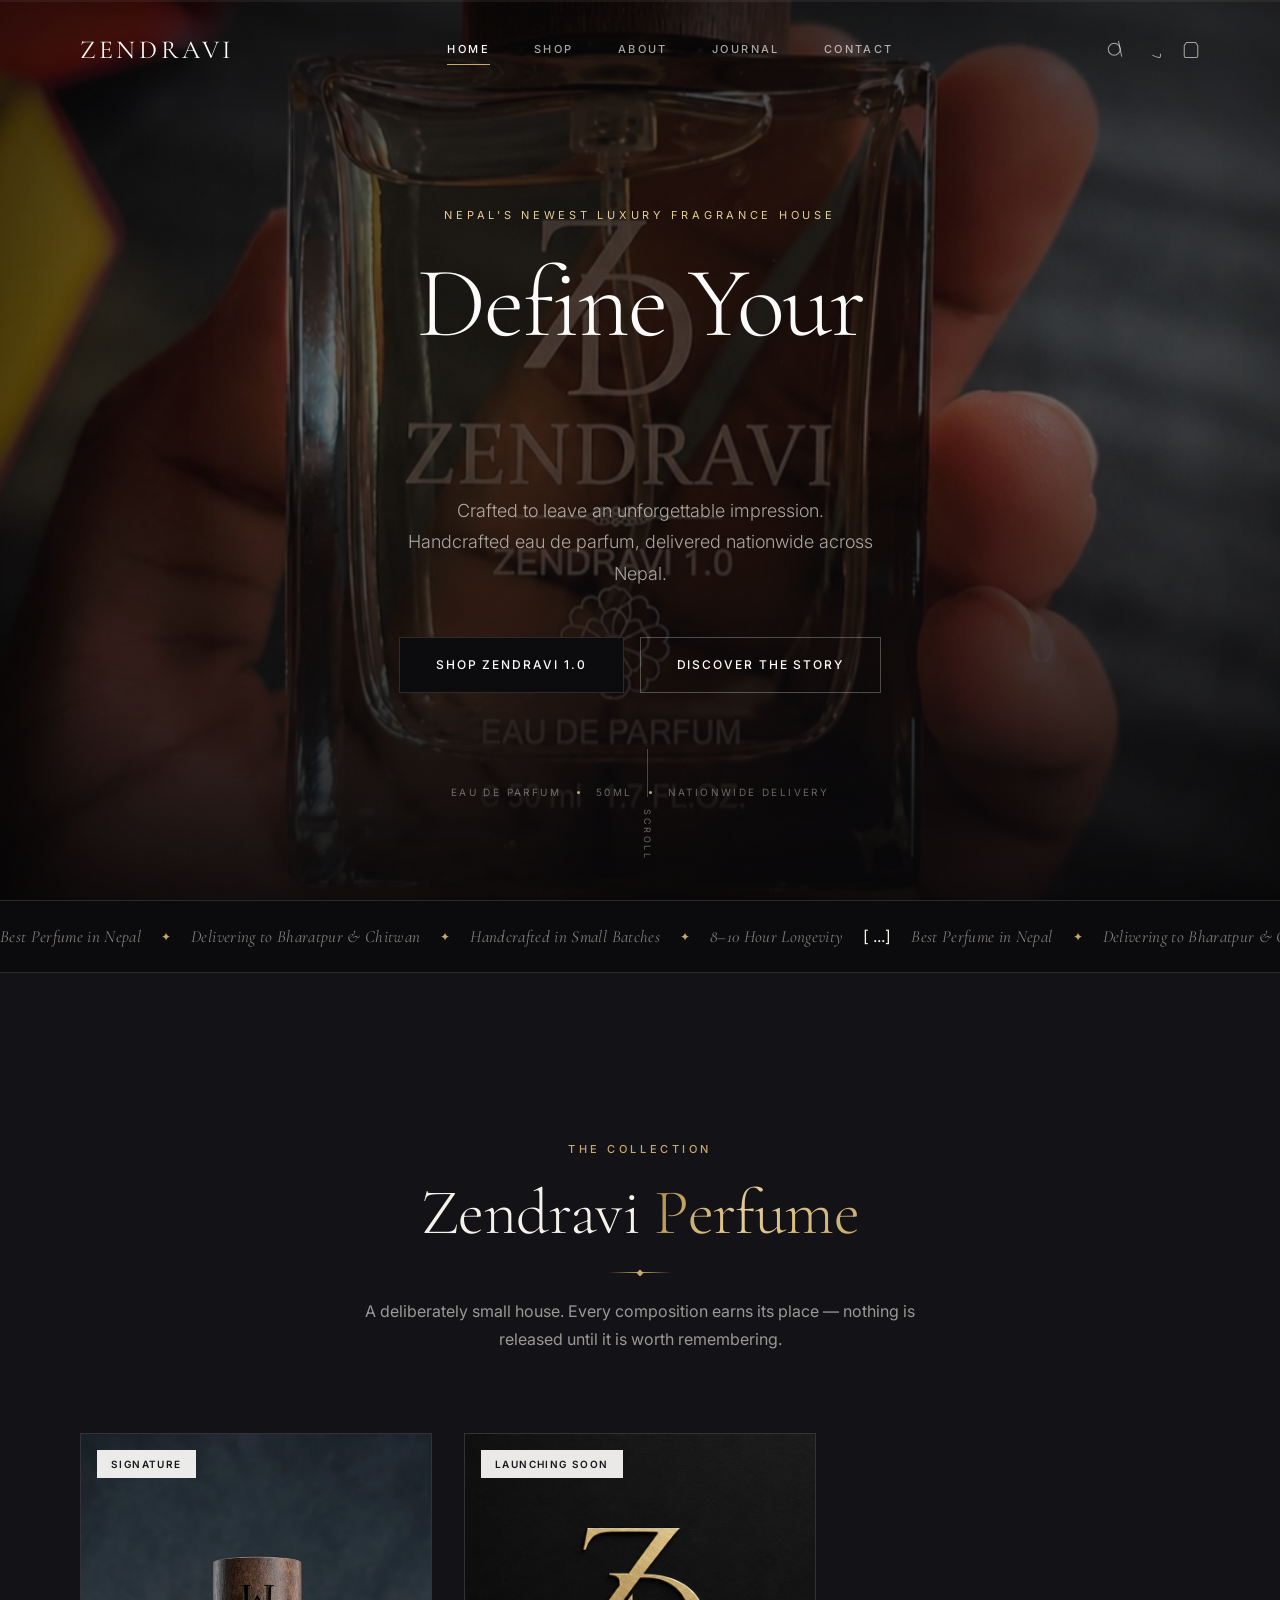
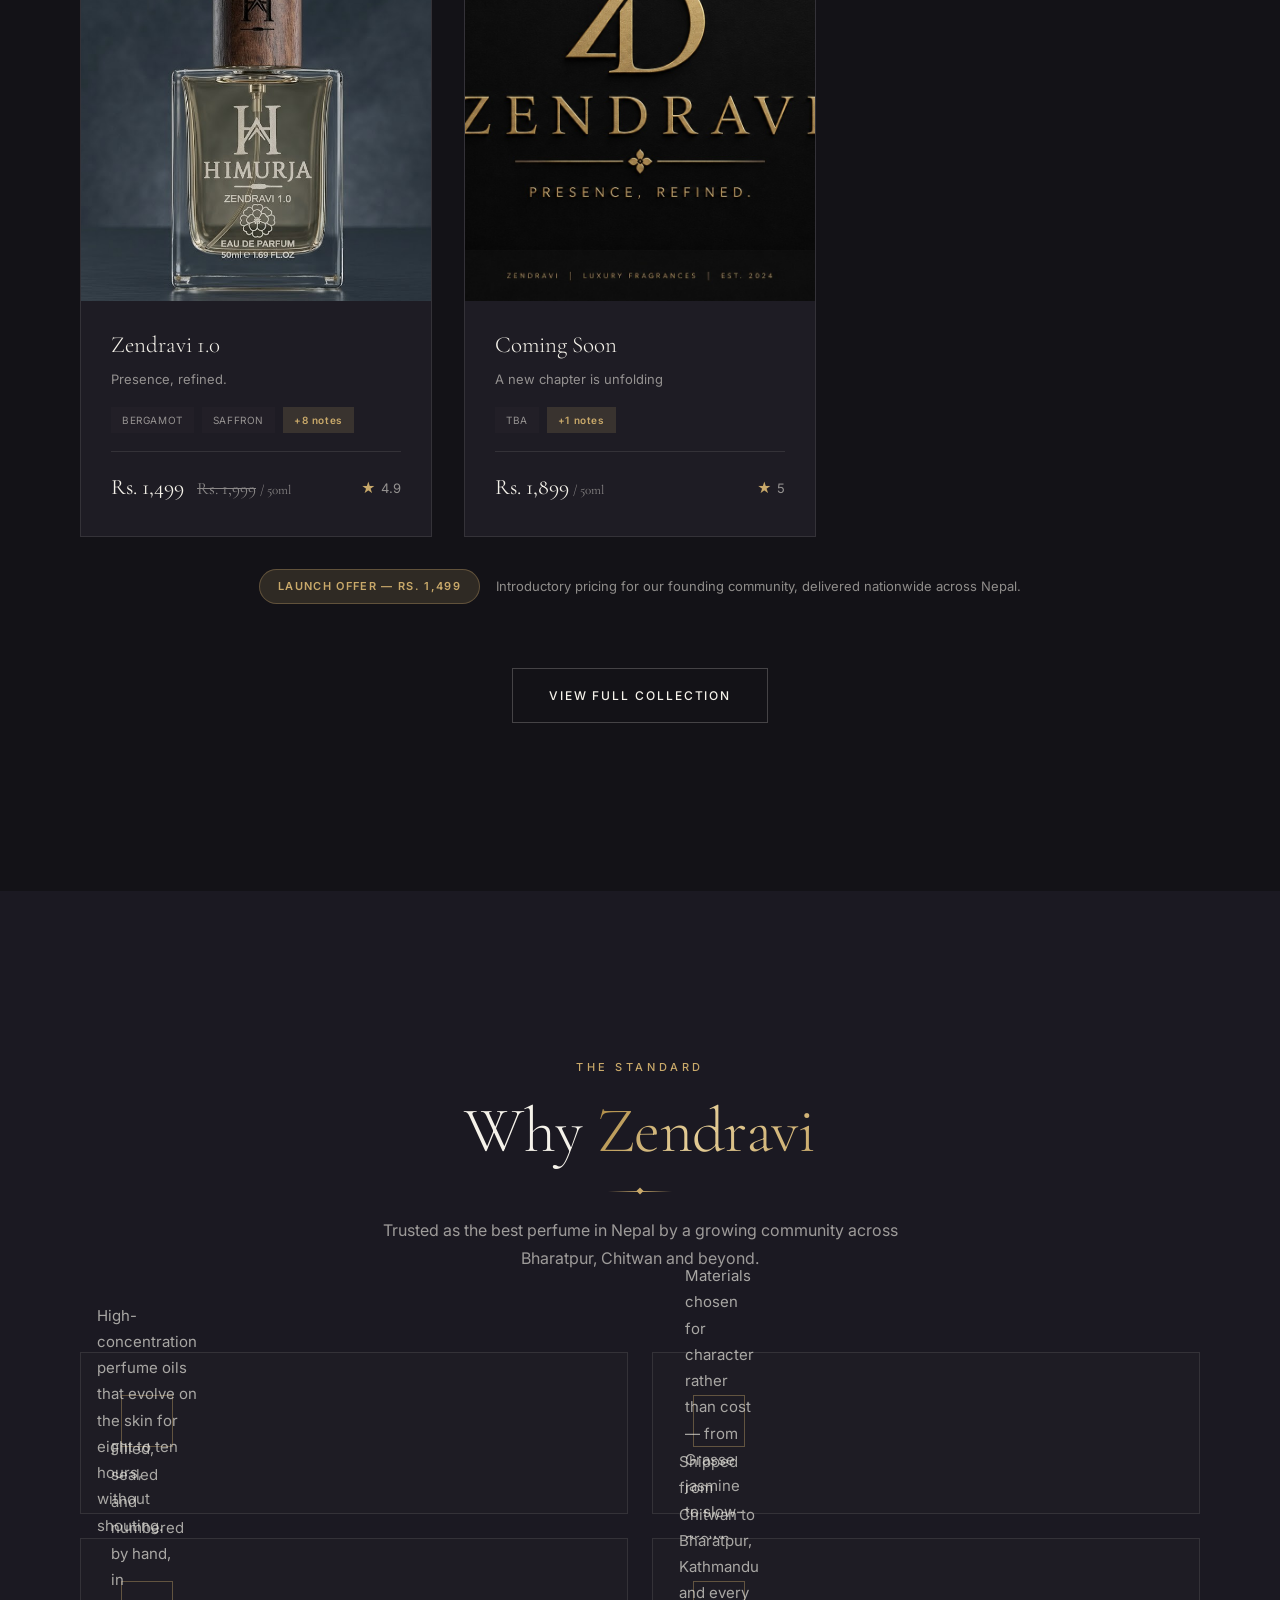
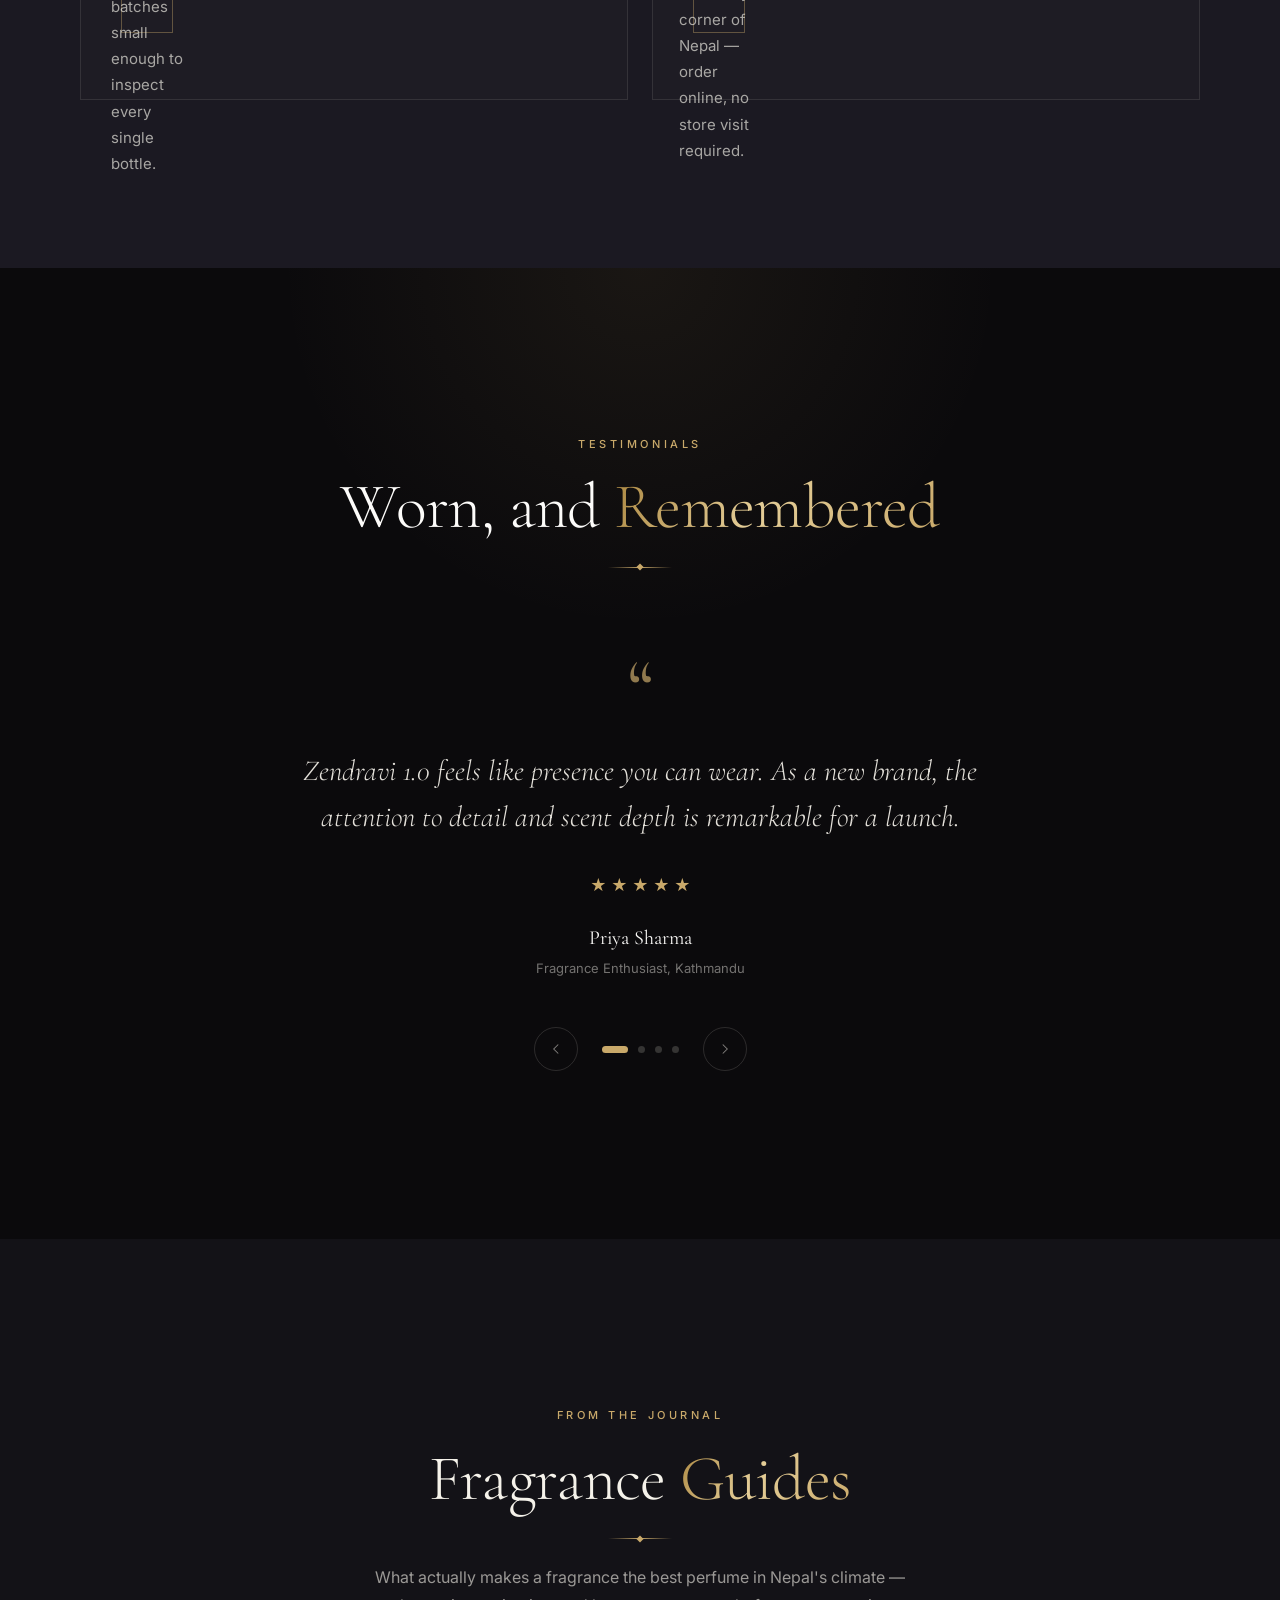
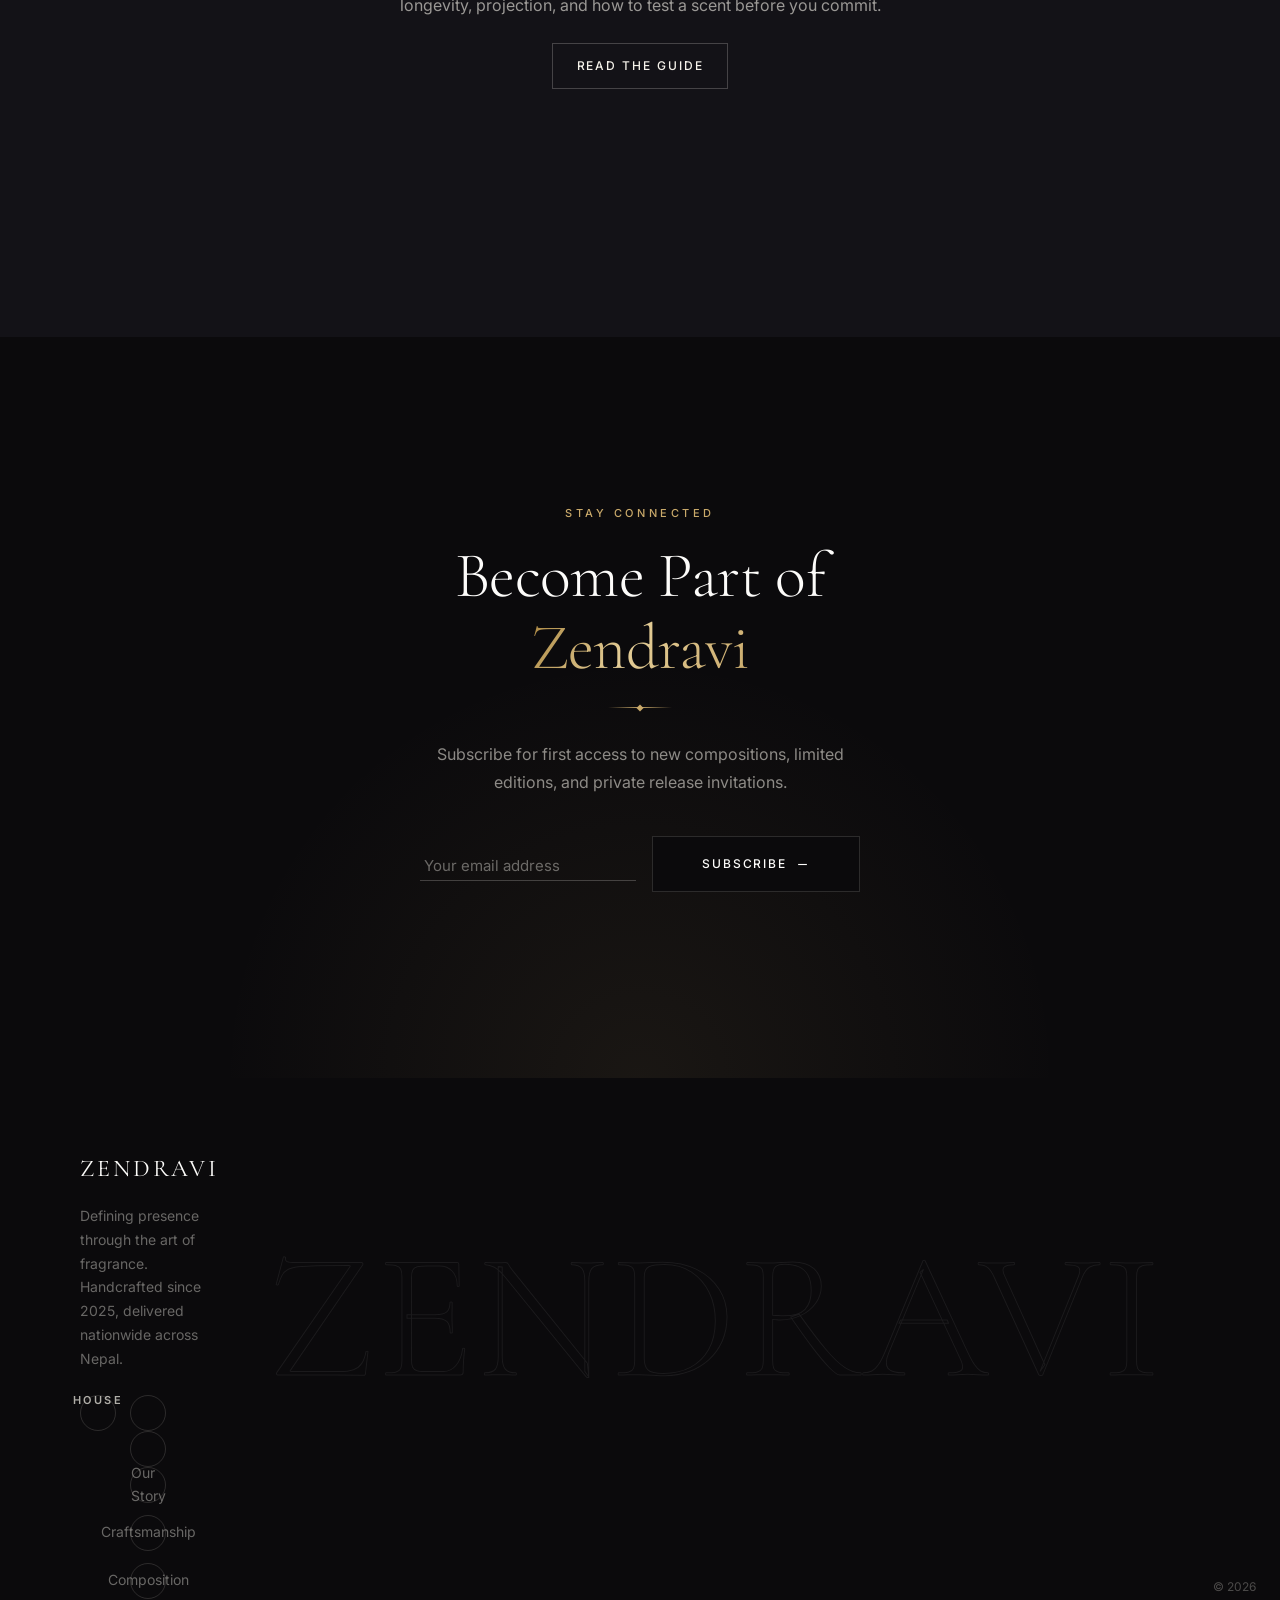
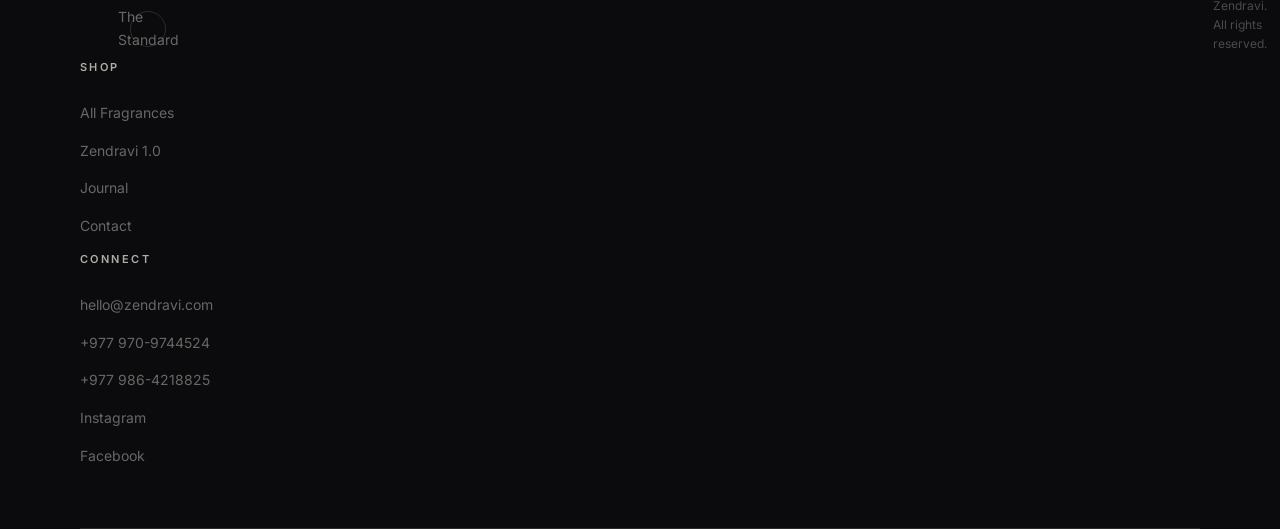
==== commit 834ca557: "Highlight active nav item, add related products to product page, add second contact number - Add vis" ====
--- a/index.html
+++ b/index.html
@@ -29,7 +29,7 @@
   <link rel="preconnect" href="https://fonts.gstatic.com" crossorigin />
   <link href="https://fonts.googleapis.com/css2?family=Cormorant+Garamond:ital,wght@0,300;0,400;0,500;0,600;0,700;1,300;1,400&family=Inter:wght@300;400;500;600&display=swap" rel="stylesheet" />
   <link rel="preload" as="image" href="images/zendravi%201.0.jpeg" fetchpriority="high" />
-  <link rel="stylesheet" href="css/style.css?v=20260729b" />
+  <link rel="stylesheet" href="css/style.css?v=20260729c" />
   <title>Zendravi — Best Perfume in Nepal | Luxury Fragrance House</title>
 
   <script type="application/ld+json">
@@ -365,6 +365,7 @@
           <ul class="footer-links">
             <li><a href="mailto:hello@zendravi.com">hello@zendravi.com</a></li>
             <li><a href="https://wa.me/9779709744524" target="_blank" rel="noopener noreferrer">+977 970-9744524</a></li>
+            <li><a href="tel:+9779864218825">+977 986-4218825</a></li>
             <li><a href="https://instagram.com/zendravi" rel="noopener noreferrer" target="_blank">Instagram</a></li>
             <li><a href="https://www.facebook.com/profile.php?id=61588730620894" rel="noopener noreferrer" target="_blank">Facebook</a></li>
           </ul>
@@ -409,6 +410,6 @@
   <!-- Toast -->
   <div class="toast" id="toast" role="status" aria-live="polite"></div>
 
-  <script src="js/main.js?v=20260729b"></script>
+  <script src="js/main.js?v=20260729c"></script>
 </body>
 </html>
--- a/css/style.css
+++ b/css/style.css
@@ -310,6 +310,11 @@
   transition: width var(--transition);
 }
 .nav-link:hover::after { width: 100%; }
+
+.nav-link[aria-current="page"] { color: var(--warm-white); }
+.nav-link[aria-current="page"]::after { width: 100%; }
+
+.mobile-link[aria-current="page"] { color: var(--gold); }
 
 .header-icons { display: flex; align-items: center; gap: 20px; z-index: 10; }
 
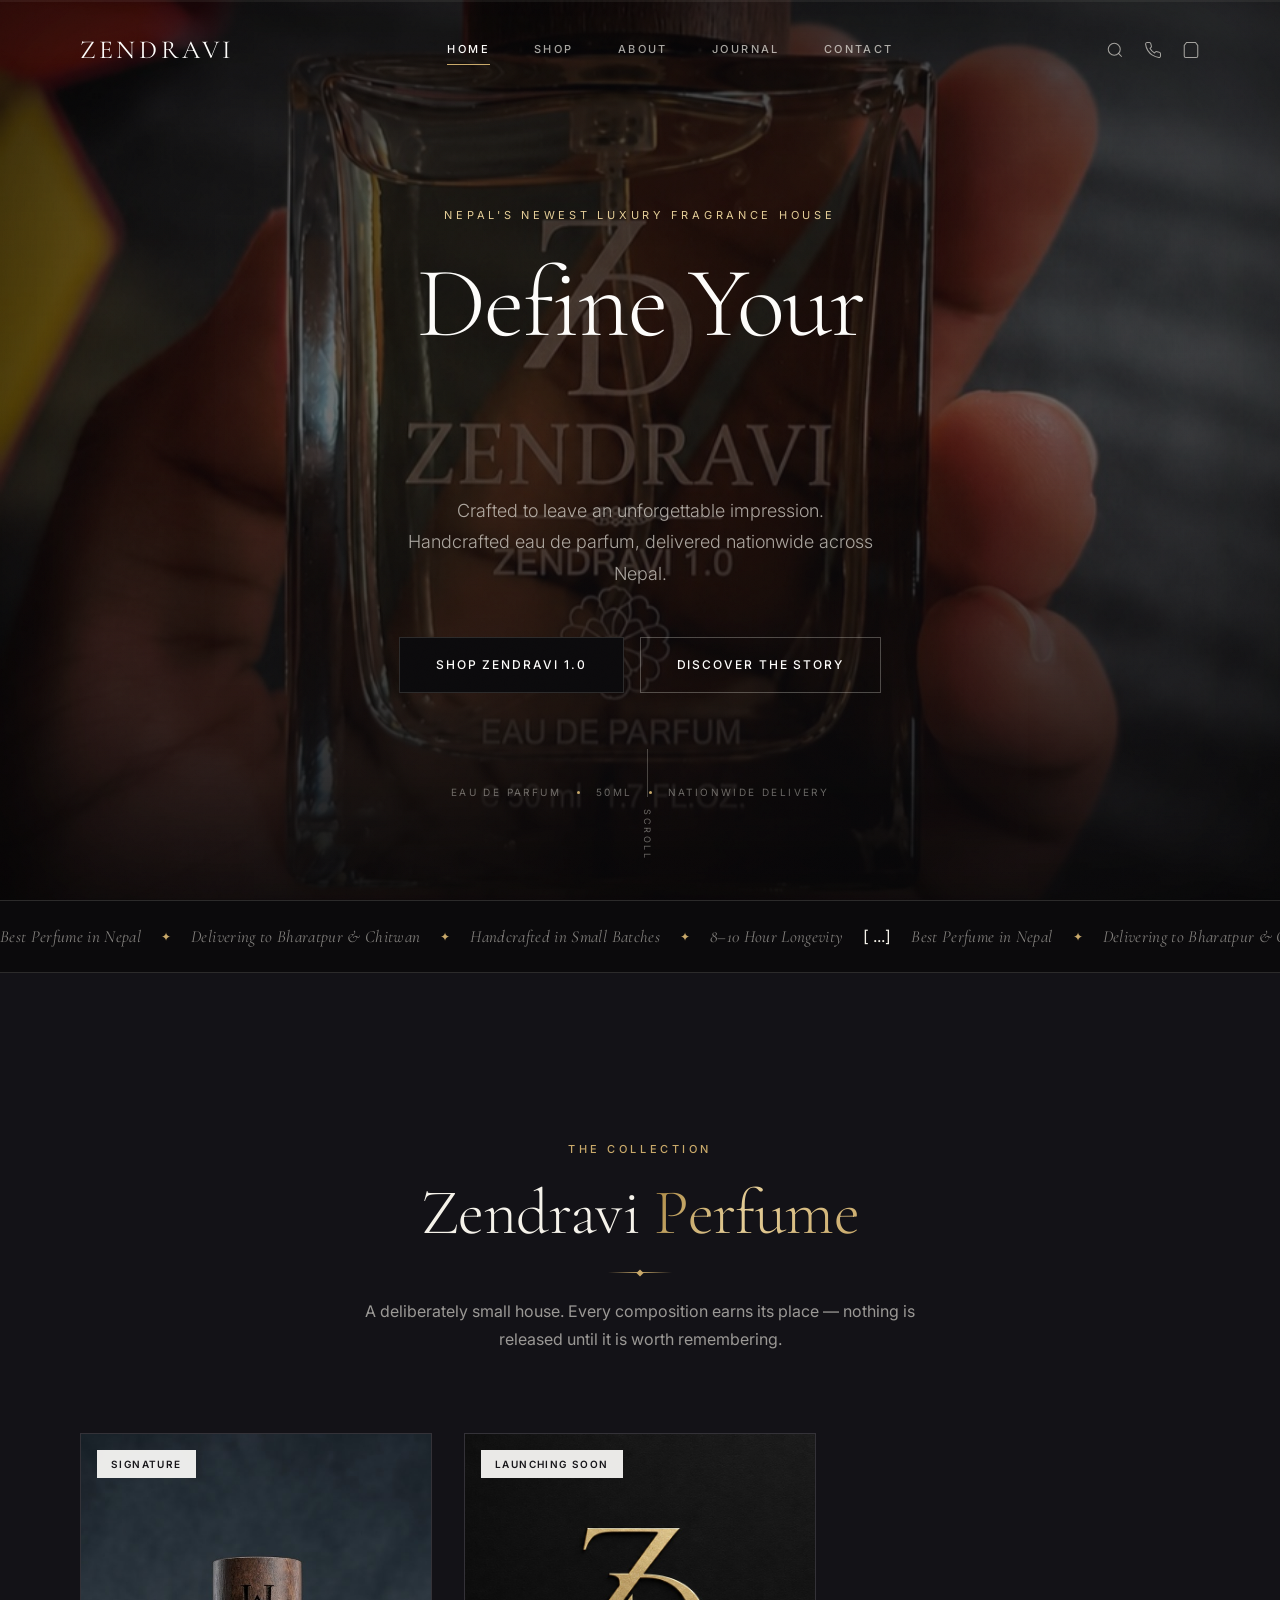
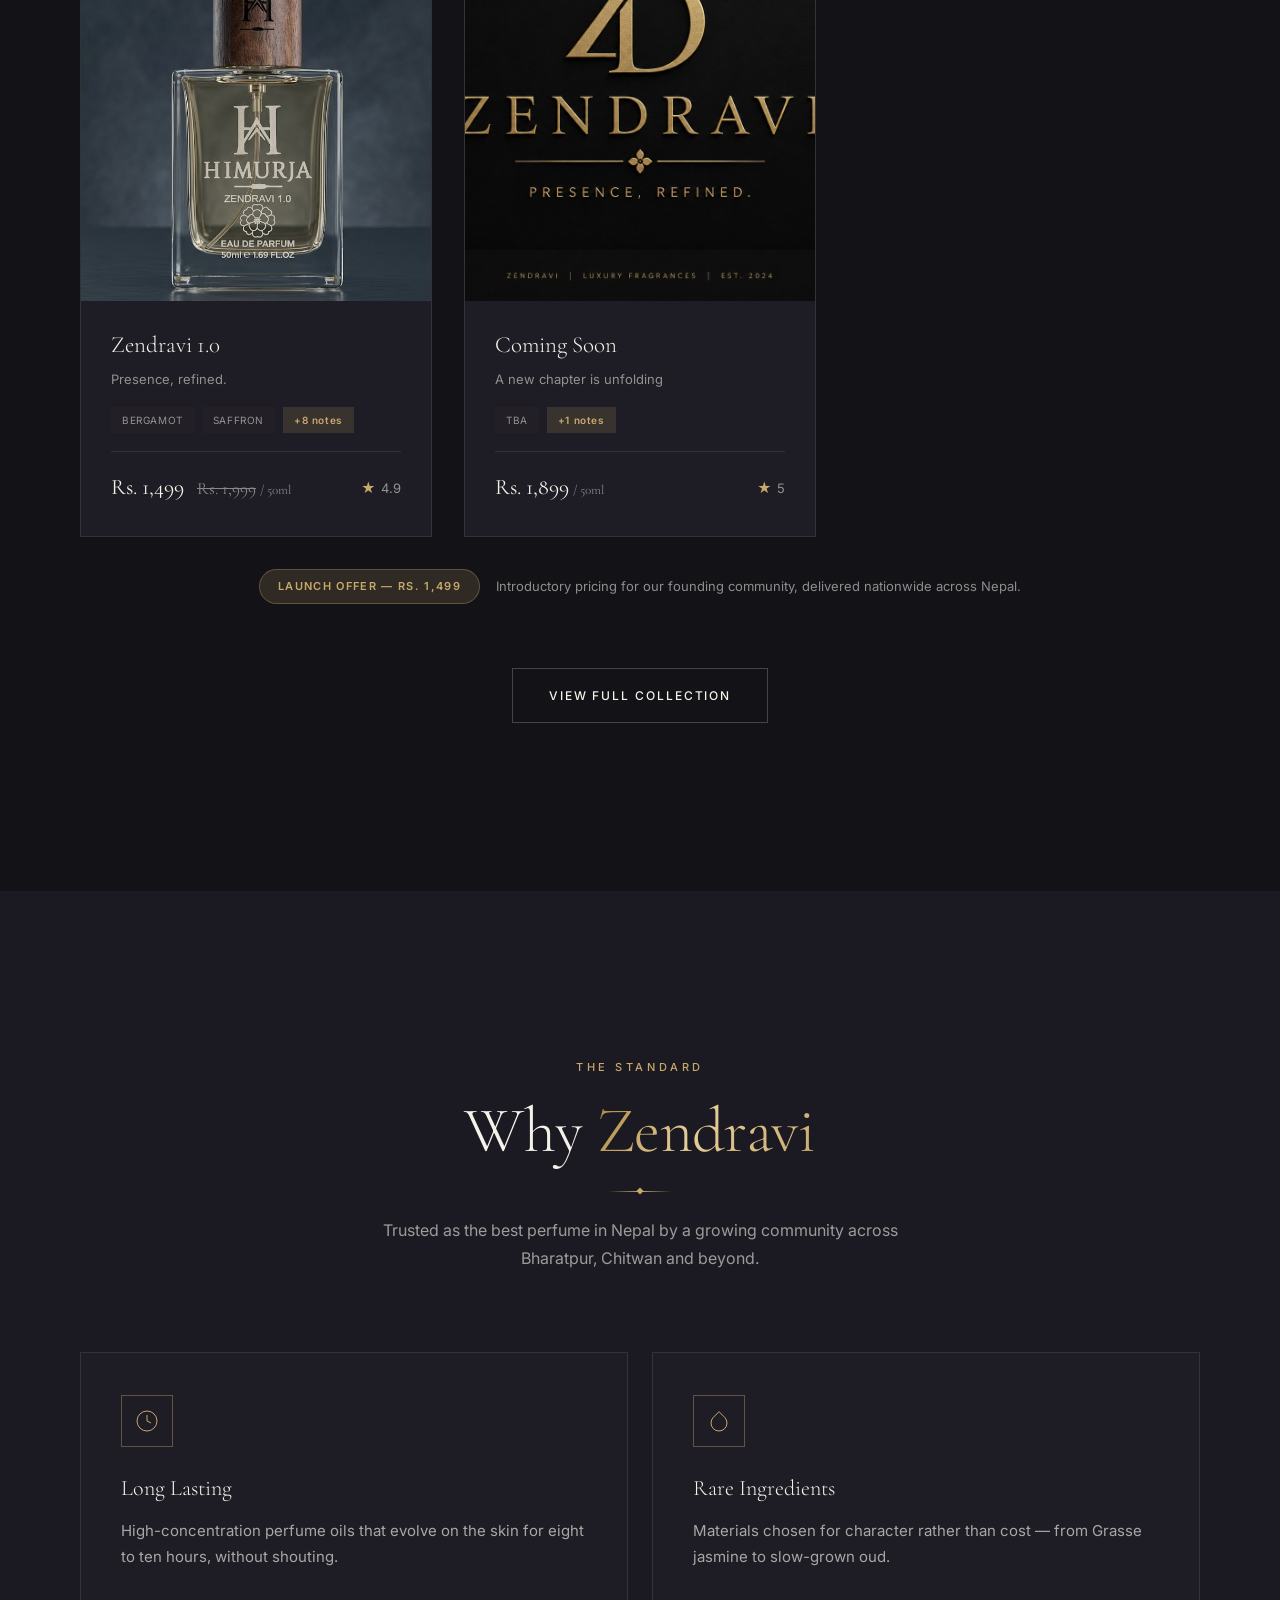
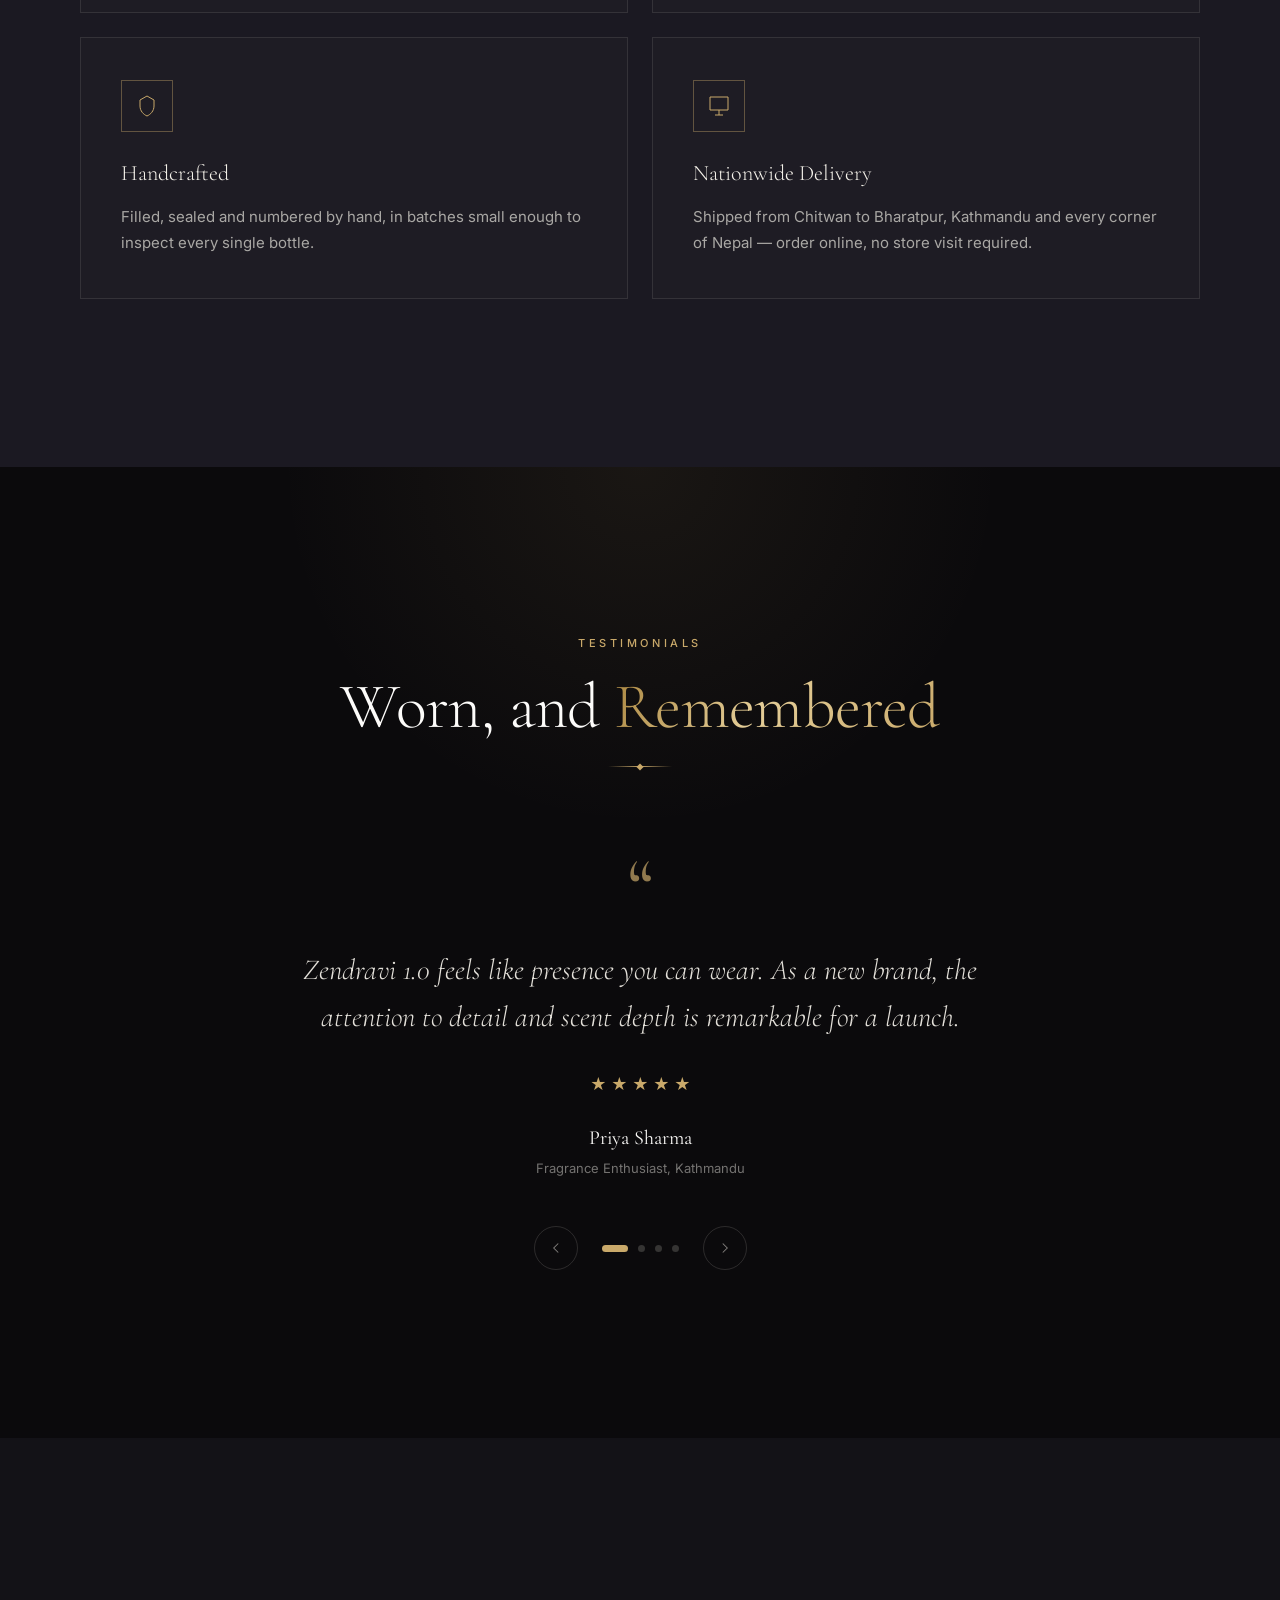
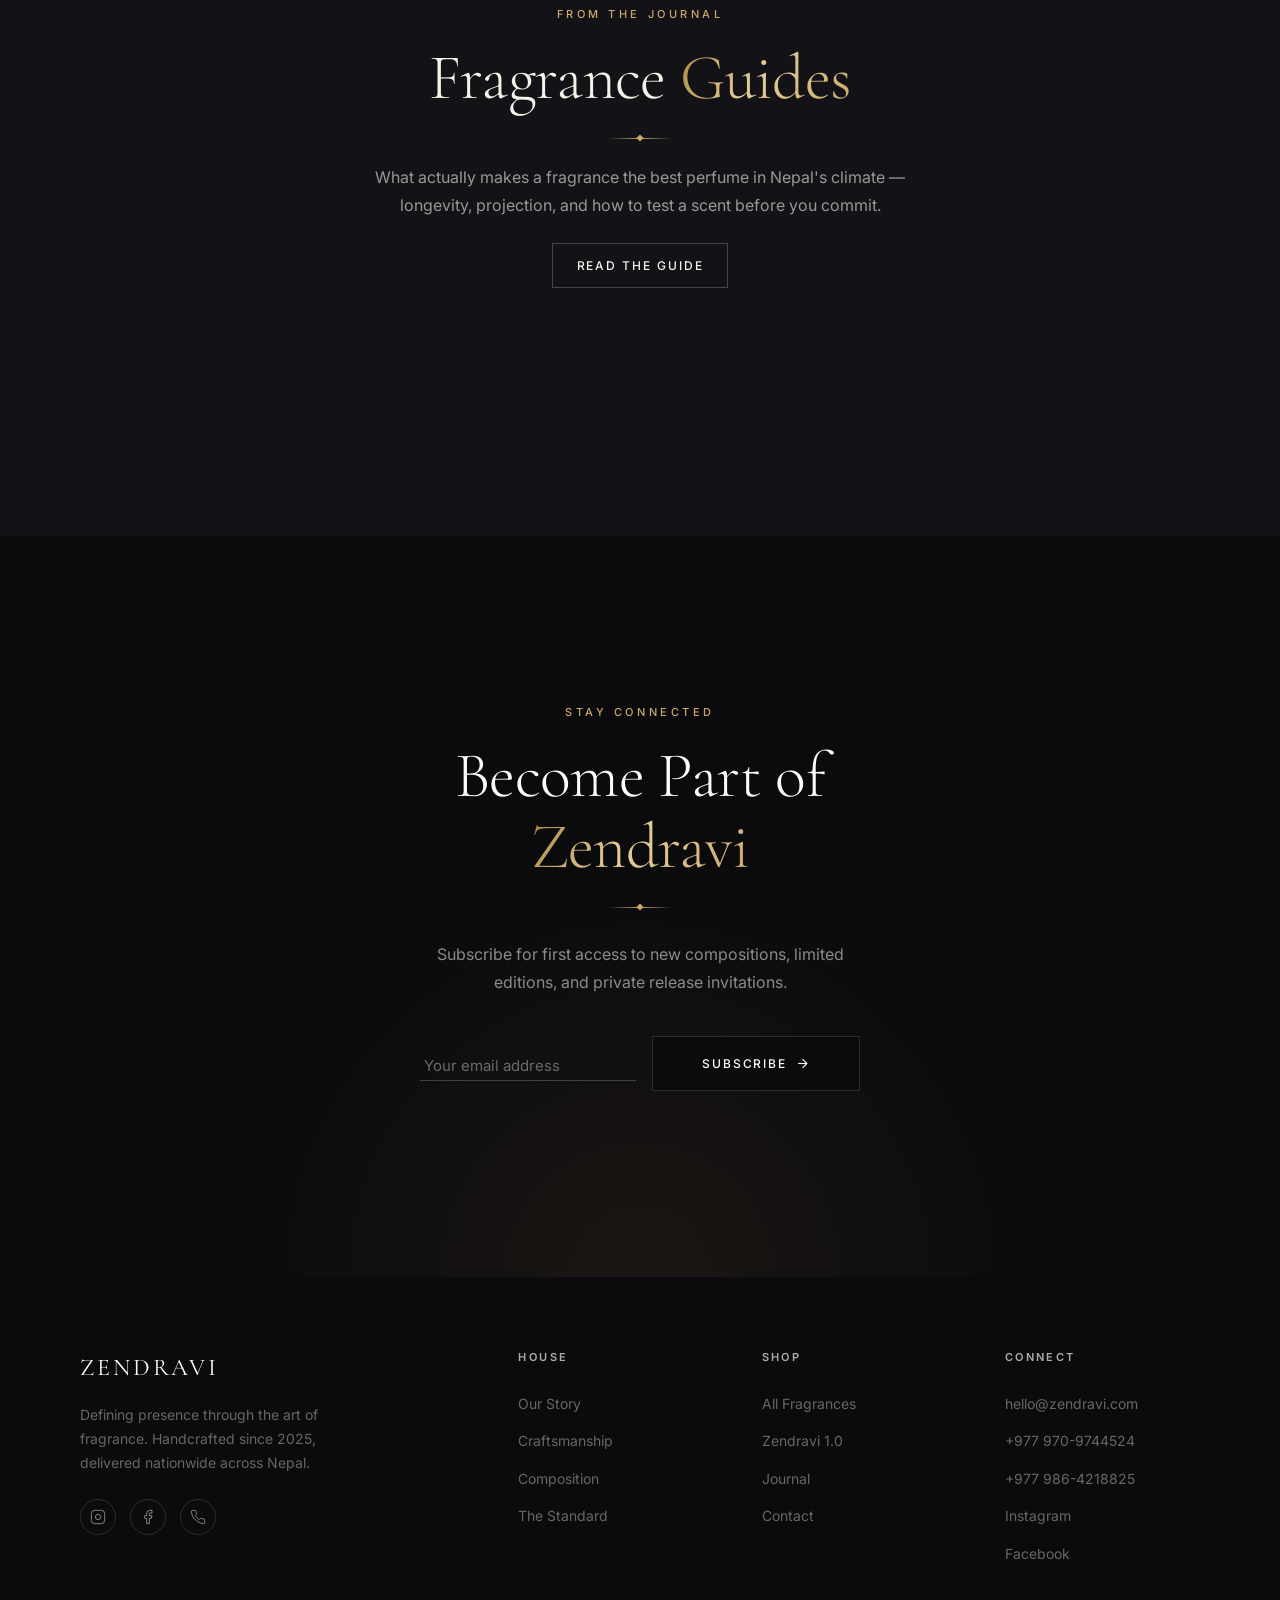
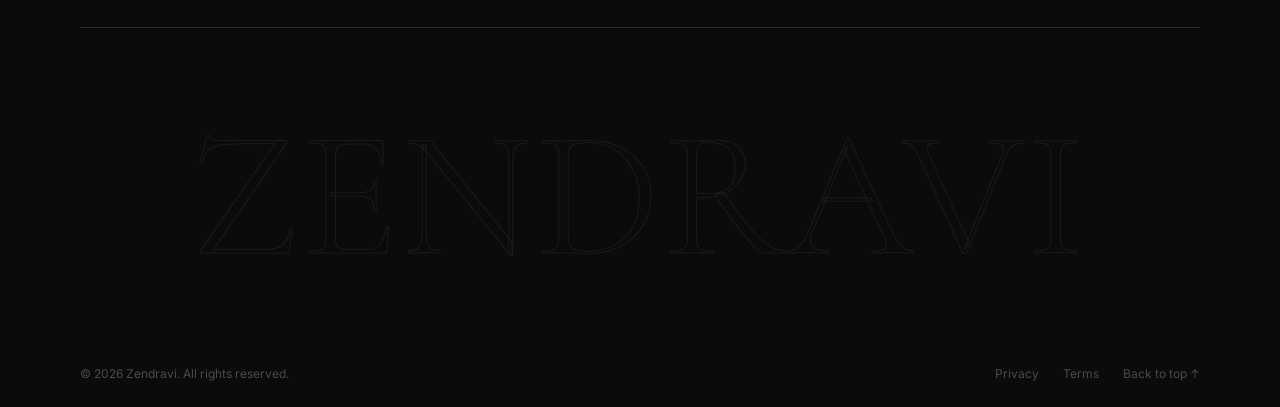
==== commit 7832f690: "Fix critical malformed SVG/meta markup and add cosmetic-store SEO content - Fix genuinely broken HTM" ====
--- a/index.html
+++ b/index.html
@@ -4,8 +4,8 @@
   <meta charset="UTF-8" />
   <meta name="viewport" content="width=device-width, initial-scale=1.0" />
   <meta name="theme-color" content="#0B0A0C" />
-  <meta name="description" content="Zendravi is Nepal's handcrafted luxury eau de parfum house, delivering nationwide from Chitwan — serving Bharatpur, Chitwan, Kathmandu and beyond. Shop Zendrav[...]" />
-  <meta name="keywords" content="Zendravi, Zendravi perfume, best perfume in Nepal, perfume in Bharatpur, best perfume in Chitwan, perfume near me, luxury perfume Nepal, buy perfume online Nepal, h[...]" />
+  <meta name="description" content="Zendravi is Nepal's handcrafted luxury eau de parfum house and the best cosmetic store in Chitwan and Bharatpur, delivering nationwide from Chitwan. Shop Zendravi 1.0 at Rs. 1,499 launch price." />
+  <meta name="keywords" content="Zendravi, Zendravi perfume, best perfume in Nepal, perfume in Bharatpur, best perfume in Chitwan, perfume near me, luxury perfume Nepal, buy perfume online Nepal, handcrafted eau de parfum, best cosmetic store in chitwan, best cosmetic store in bharatpur, best cosmetic stores in chitwan, best cosmetic stores in bharatpur" />
   <meta name="author" content="Zendravi" />
   <meta name="robots" content="index, follow, max-image-preview:large, max-snippet:-1" />
   <link rel="canonical" href="https://zendravi.com/" />
@@ -35,9 +35,9 @@
   <script type="application/ld+json">
   {
     "@context": "https://schema.org",
-    "@type": ["Organization", "LocalBusiness"],
+    "@type": ["Organization", "LocalBusiness", "Store"],
     "name": "Zendravi",
-    "description": "Handcrafted luxury eau de parfum house delivering nationwide across Nepal.",
+    "description": "Handcrafted luxury eau de parfum house and the best cosmetic store in Chitwan and Bharatpur, delivering nationwide across Nepal.",
     "url": "https://zendravi.com",
     "logo": "https://zendravi.com/favicon.svg",
     "image": "https://zendravi.com/images/himurja%20product%201.jpg",
@@ -47,6 +47,8 @@
     "areaServed": [
       { "@type": "City", "name": "Bharatpur" },
       { "@type": "City", "name": "Chitwan" },
+      { "@type": "City", "name": "Narayangarh" },
+      { "@type": "City", "name": "Ratnanagar" },
       { "@type": "Country", "name": "Nepal" }
     ],
     "sameAs": [
@@ -92,10 +94,10 @@
       </nav>
       <div class="header-icons">
         <button class="icon-btn" type="button" aria-label="Search" data-soon="Search is coming soon — browse the Shop page for now.">
-          <svg width="18" height="18" viewBox="0 0 24 24" fill="none" stroke="currentColor" stroke-width="1.4" aria-hidden="true"><circle cx="11" cy="11" r="8"/><line x1="21" y1="21" x2="16.65" y2[...]</svg>
+          <svg width="18" height="18" viewBox="0 0 24 24" fill="none" stroke="currentColor" stroke-width="1.4" aria-hidden="true"><circle cx="11" cy="11" r="8"/><line x1="21" y1="21" x2="16.65" y2="16.65"/></svg>
         </button>
         <a class="icon-btn" href="https://wa.me/9779709744524" target="_blank" rel="noopener noreferrer" aria-label="Chat on WhatsApp">
-          <svg width="18" height="18" viewBox="0 0 24 24" fill="none" stroke="currentColor" stroke-width="1.4" aria-hidden="true"><path d="M22 16.92v3a2 2 0 0 1-2.18 2 19.79 19.79 0 0 1-8.63-3.07 [...]"></svg>
+          <svg width="18" height="18" viewBox="0 0 24 24" fill="none" stroke="currentColor" stroke-width="1.4" aria-hidden="true"><path d="M22 16.92v3a2 2 0 0 1-2.18 2 19.79 19.79 0 0 1-8.63-3.07 19.5 19.5 0 0 1-6-6 19.79 19.79 0 0 1-3.07-8.67A2 2 0 0 1 4.11 2h3a2 2 0 0 1 2 1.72c.127.96.361 1.903.7 2.81a2 2 0 0 1-.45 2.11L8.09 9.91a16 16 0 0 0 6 6l1.27-1.27a2 2 0 0 1 2.11-.45c.907.339 1.85.573 2.81.7A2 2 0 0 1 22 16.92z"/></svg>
         </a>
         <button class="icon-btn" type="button" aria-label="Cart" data-soon="No cart needed — enquire directly via WhatsApp or email to order.">
           <svg width="18" height="18" viewBox="0 0 24 24" fill="none" stroke="currentColor" stroke-width="1.4" aria-hidden="true"><path d="M6 2L3 6v14a2 2 0 0 0 2 2h14a2 2 0 0 0 2-2V6l-3-4z"/></svg>
@@ -170,7 +172,7 @@
       <div class="product-grid">
         <div class="product-card reveal" data-delay="0" data-product-id="zendravi-1.0">
           <div class="product-image">
-            <img src="images/himurja%20product%201.jpg" alt="Zendravi 1.0 eau de parfum flacon" loading="lazy" />
+            <img src="images/himurja%20product%201.jpg" alt="Zendravi 1.0 eau de parfum flacon — from the best cosmetic store in Chitwan and Bharatpur" loading="lazy" />
             <div class="product-overlay"></div>
             <span class="product-category">Signature</span>
             <button class="product-view-btn" type="button" data-view="zendravi-1.0">View Details</button>
@@ -233,22 +235,22 @@
       </div>
       <div class="reasons-grid">
         <article class="reason-card reveal" data-delay="0.05">
-          <div class="reason-icon"><svg width="24" height="24" viewBox="0 0 24 24" fill="none" stroke="currentColor" stroke-width="1" aria-hidden="true"><circle cx="12" cy="12" r="10"/><polyline [...]
+          <div class="reason-icon"><svg width="24" height="24" viewBox="0 0 24 24" fill="none" stroke="currentColor" stroke-width="1" aria-hidden="true"><circle cx="12" cy="12" r="10"/><polyline points="12 6 12 12 16 14"/></svg></div>
           <h3 class="reason-title">Long Lasting</h3>
           <p class="reason-text">High-concentration perfume oils that evolve on the skin for eight to ten hours, without shouting.</p>
         </article>
         <article class="reason-card reveal" data-delay="0.12">
-          <div class="reason-icon"><svg width="24" height="24" viewBox="0 0 24 24" fill="none" stroke="currentColor" stroke-width="1" aria-hidden="true"><path d="M12 2.69l5.66 5.66a8 8 0 1 1-11.3[...]
+          <div class="reason-icon"><svg width="24" height="24" viewBox="0 0 24 24" fill="none" stroke="currentColor" stroke-width="1" aria-hidden="true"><path d="M12 2.69l5.66 5.66a8 8 0 1 1-11.31 0z"/></svg></div>
           <h3 class="reason-title">Rare Ingredients</h3>
           <p class="reason-text">Materials chosen for character rather than cost — from Grasse jasmine to slow-grown oud.</p>
         </article>
         <article class="reason-card reveal" data-delay="0.19">
-          <div class="reason-icon"><svg width="24" height="24" viewBox="0 0 24 24" fill="none" stroke="currentColor" stroke-width="1" aria-hidden="true"><path d="M12 2l7 4v6c0 5-3.5 8.5-7 10-3.5-[...]
+          <div class="reason-icon"><svg width="24" height="24" viewBox="0 0 24 24" fill="none" stroke="currentColor" stroke-width="1" aria-hidden="true"><path d="M12 2l7 4v6c0 5-3.5 8.5-7 10-3.5-1.5-7-5-7-10V6z"/></svg></div>
           <h3 class="reason-title">Handcrafted</h3>
           <p class="reason-text">Filled, sealed and numbered by hand, in batches small enough to inspect every single bottle.</p>
         </article>
         <article class="reason-card reveal" data-delay="0.26">
-          <div class="reason-icon"><svg width="24" height="24" viewBox="0 0 24 24" fill="none" stroke="currentColor" stroke-width="1" aria-hidden="true"><path d="M3 3h18v13H3zM8 21h8M12 16v5"/></[...]
+          <div class="reason-icon"><svg width="24" height="24" viewBox="0 0 24 24" fill="none" stroke="currentColor" stroke-width="1" aria-hidden="true"><path d="M3 3h18v13H3zM8 21h8M12 16v5"/></svg></div>
           <h3 class="reason-title">Nationwide Delivery</h3>
           <p class="reason-text">Shipped from Chitwan to Bharatpur, Kathmandu and every corner of Nepal — order online, no store visit required.</p>
         </article>
@@ -314,7 +316,7 @@
           </div>
           <button type="submit" class="btn btn-gold" id="subscribeBtn" data-magnetic>
             <span>Subscribe
-              <svg width="15" height="15" viewBox="0 0 24 24" fill="none" stroke="currentColor" stroke-width="1.8" aria-hidden="true"><line x1="5" y1="12" x2="19" y2="12"/><polyline points="12 5 [...]"></svg>
+              <svg width="15" height="15" viewBox="0 0 24 24" fill="none" stroke="currentColor" stroke-width="1.8" aria-hidden="true"><line x1="5" y1="12" x2="19" y2="12"/><polyline points="12 5 19 12 12 19"/></svg>
             </span>
           </button>
         </form>
@@ -332,13 +334,13 @@
           <p class="footer-tagline">Defining presence through the art of fragrance. Handcrafted since 2025, delivered nationwide across Nepal.</p>
           <div class="footer-social">
             <a href="https://instagram.com/zendravi" rel="noopener noreferrer" target="_blank" aria-label="Instagram">
-              <svg width="16" height="16" viewBox="0 0 24 24" fill="none" stroke="currentColor" stroke-width="1.4" aria-hidden="true"><rect x="2" y="2" width="20" height="20" rx="5" ry="5"/><path [...]
+              <svg width="16" height="16" viewBox="0 0 24 24" fill="none" stroke="currentColor" stroke-width="1.4" aria-hidden="true"><rect x="2" y="2" width="20" height="20" rx="5" ry="5"/><path d="M16 11.37A4 4 0 1 1 12.63 8 4 4 0 0 1 16 11.37z"/><line x1="17.5" y1="6.5" x2="17.51" y2="6.5"/></svg>
             </a>
             <a href="https://www.facebook.com/profile.php?id=61588730620894" rel="noopener noreferrer" target="_blank" aria-label="Facebook">
-              <svg width="16" height="16" viewBox="0 0 24 24" fill="none" stroke="currentColor" stroke-width="1.4" aria-hidden="true"><path d="M18 2h-3a5 5 0 0 0-5 5v3H7v4h3v8h4v-8h3l1-4h-4V7a1 1[...]
+              <svg width="16" height="16" viewBox="0 0 24 24" fill="none" stroke="currentColor" stroke-width="1.4" aria-hidden="true"><path d="M18 2h-3a5 5 0 0 0-5 5v3H7v4h3v8h4v-8h3l1-4h-4V7a1 1 0 0 1 1-1h3z"/></svg>
             </a>
             <a href="https://wa.me/9779709744524" target="_blank" rel="noopener noreferrer" aria-label="WhatsApp Zendravi">
-              <svg width="16" height="16" viewBox="0 0 24 24" fill="none" stroke="currentColor" stroke-width="1.4" aria-hidden="true"><path d="M22 16.92v3a2 2 0 0 1-2.18 2 19.79 19.79 0 0 1-8.63-[...]
+              <svg width="16" height="16" viewBox="0 0 24 24" fill="none" stroke="currentColor" stroke-width="1.4" aria-hidden="true"><path d="M22 16.92v3a2 2 0 0 1-2.18 2 19.79 19.79 0 0 1-8.63-3.07 19.5 19.5 0 0 1-6-6 19.79 19.79 0 0 1-3.07-8.67A2 2 0 0 1 4.11 2h3a2 2 0 0 1 2 1.72c.127.96.361 1.903.7 2.81a2 2 0 0 1-.45 2.11L8.09 9.91a16 16 0 0 0 6 6l1.27-1.27a2 2 0 0 1 2.11-.45c.907.339 1.85.573 2.81.7A2 2 0 0 1 22 16.92z"/></svg>
             </a>
           </div>
         </div>
@@ -388,7 +390,7 @@
     <div class="modal-scrim" data-close-modal></div>
     <div class="modal-panel" id="modalPanel">
       <button class="modal-close" type="button" aria-label="Close" data-close-modal>
-        <svg width="18" height="18" viewBox="0 0 24 24" fill="none" stroke="currentColor" stroke-width="1.4" aria-hidden="true"><line x1="18" y1="6" x2="6" y2="18"/><line x1="6" y1="6" x2="18" y2[...]</svg>
+        <svg width="18" height="18" viewBox="0 0 24 24" fill="none" stroke="currentColor" stroke-width="1.4" aria-hidden="true"><line x1="18" y1="6" x2="6" y2="18"/><line x1="6" y1="6" x2="18" y2="18"/></svg>
       </button>
       <div class="modal-media"><img id="modalImage" src="" alt="" /></div>
       <div class="modal-body">
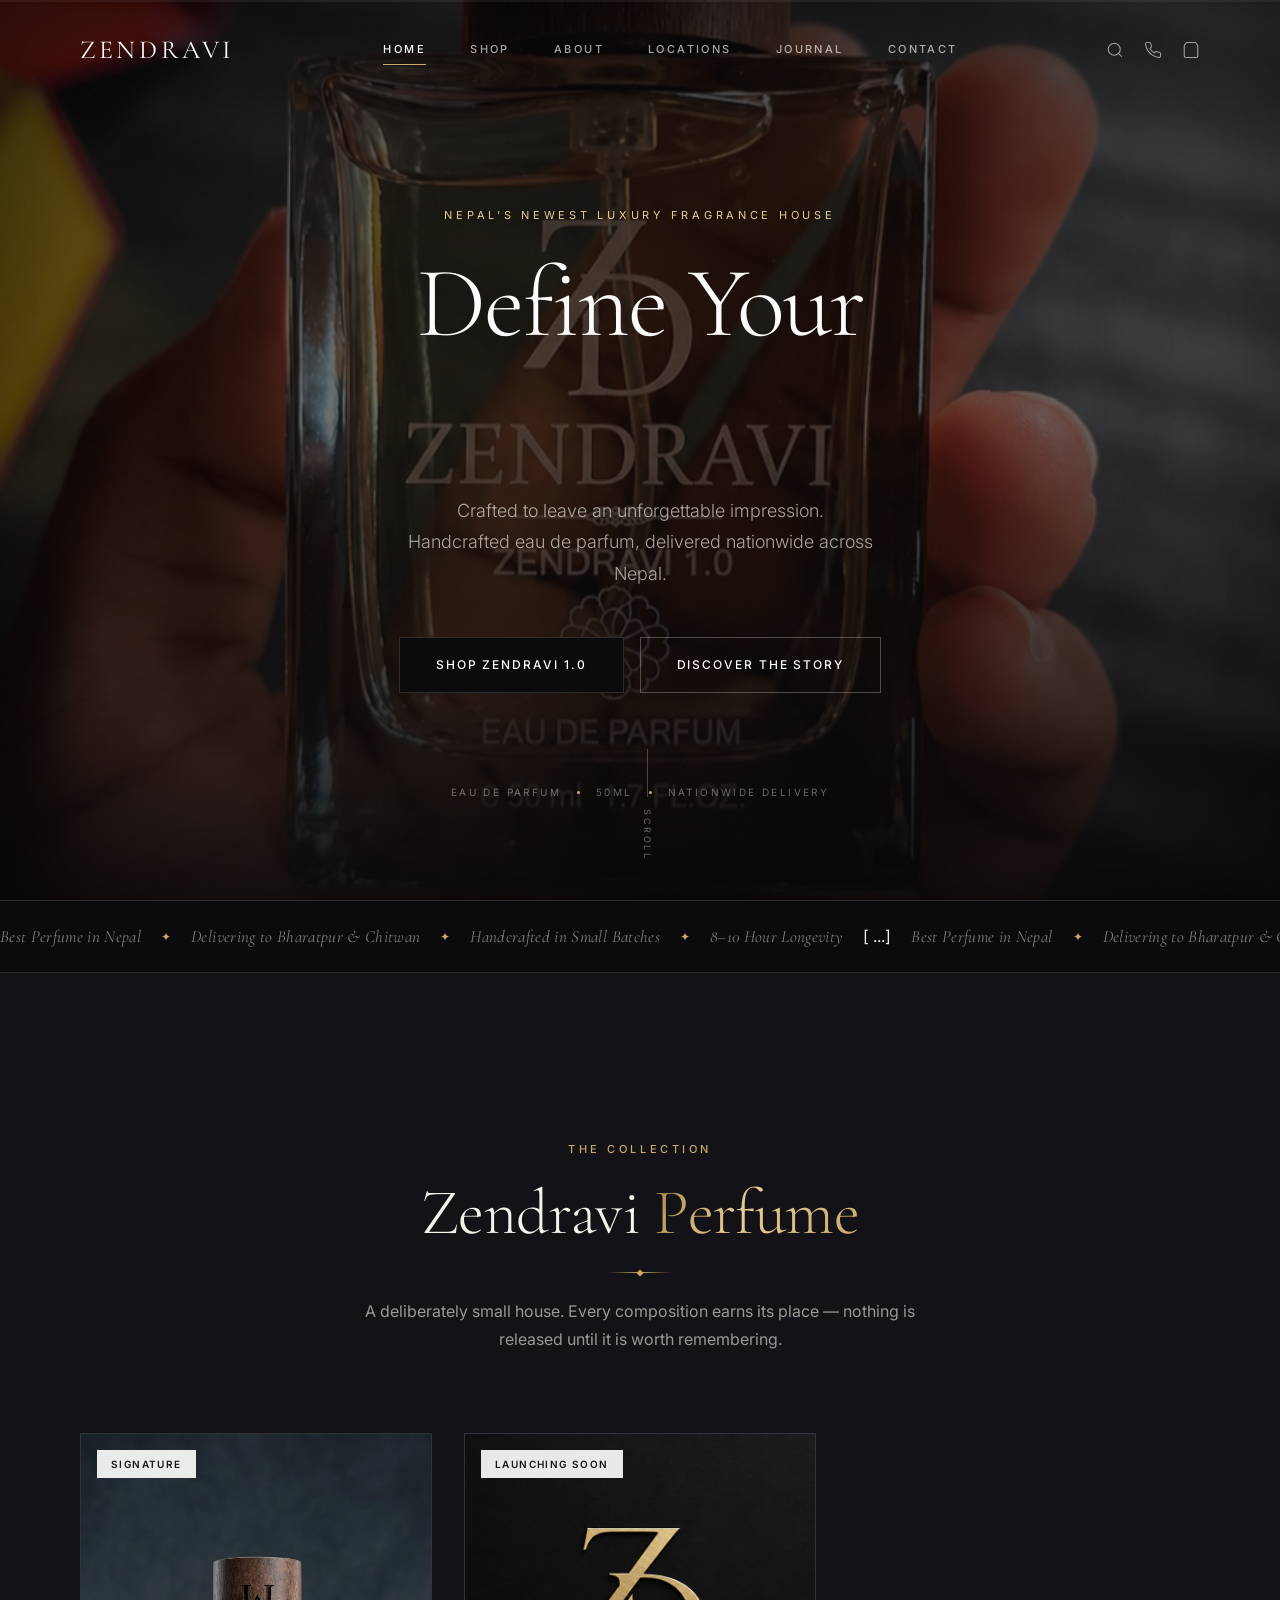
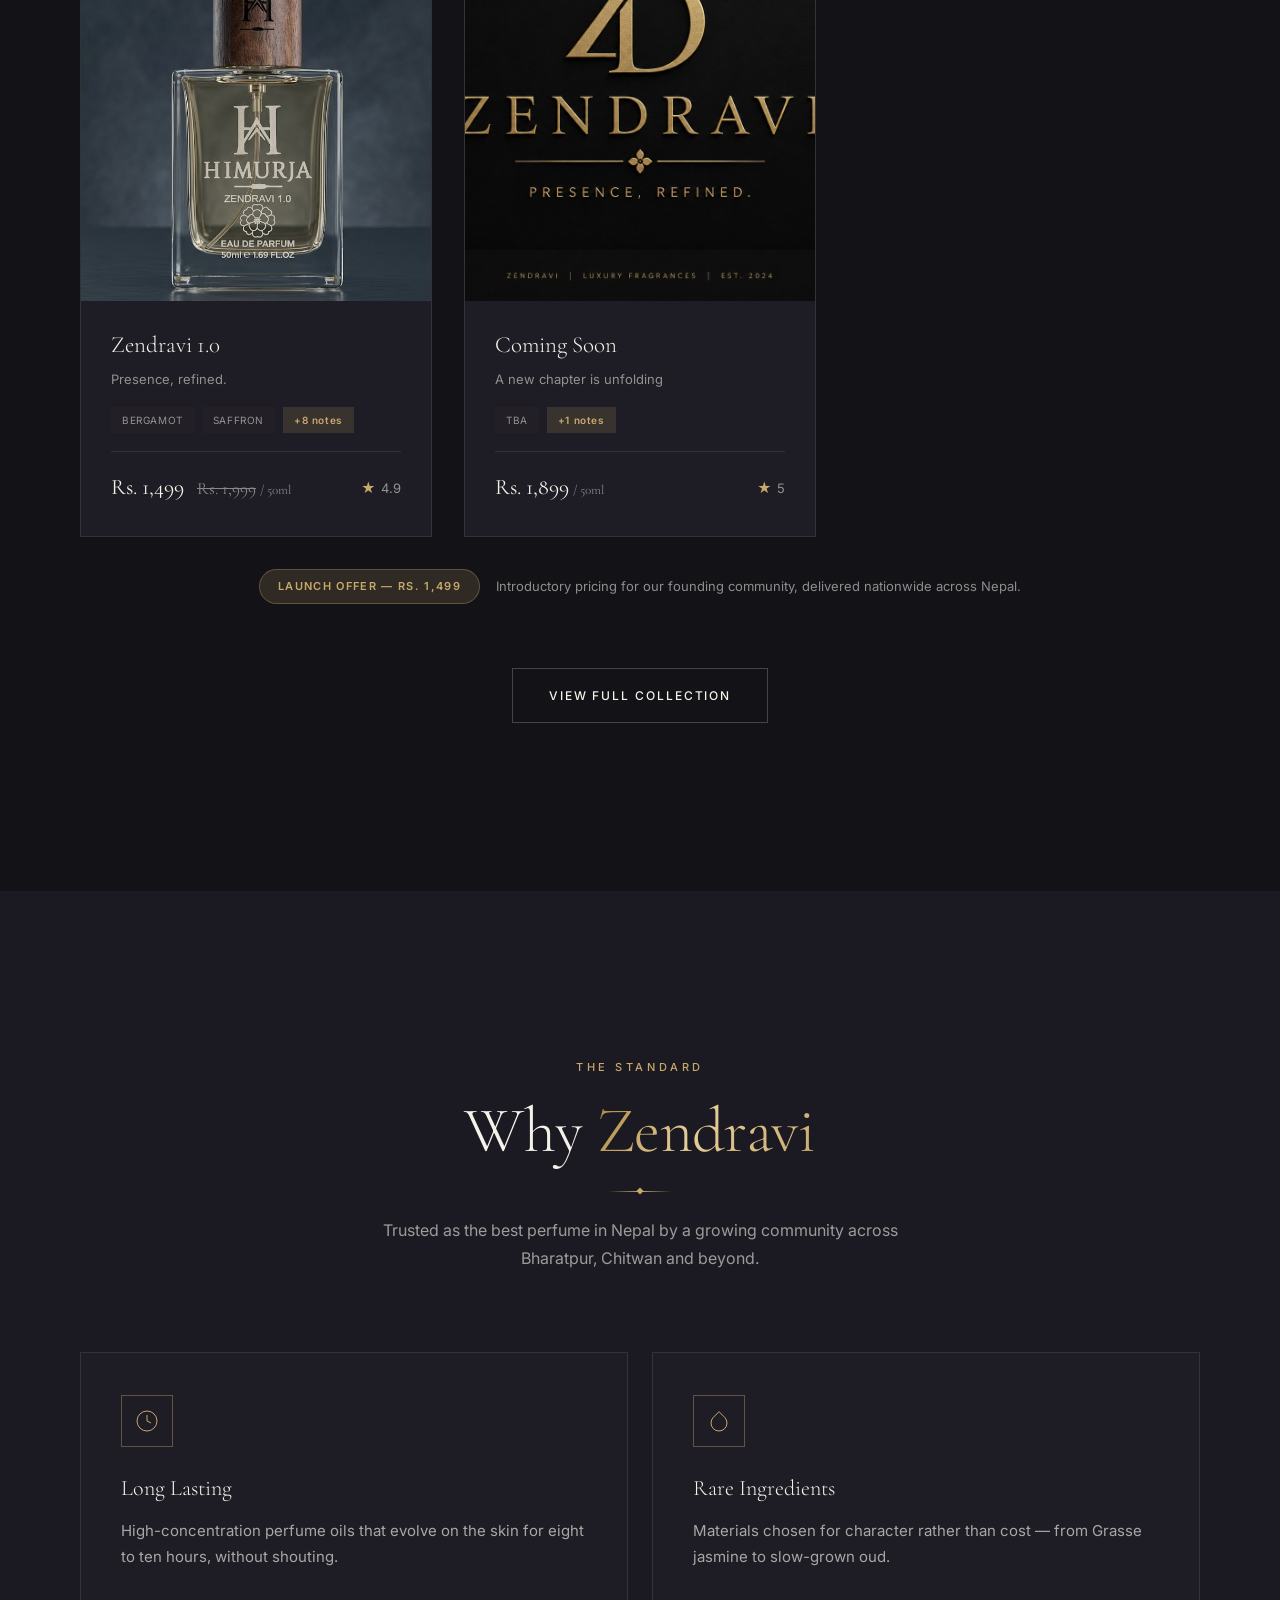
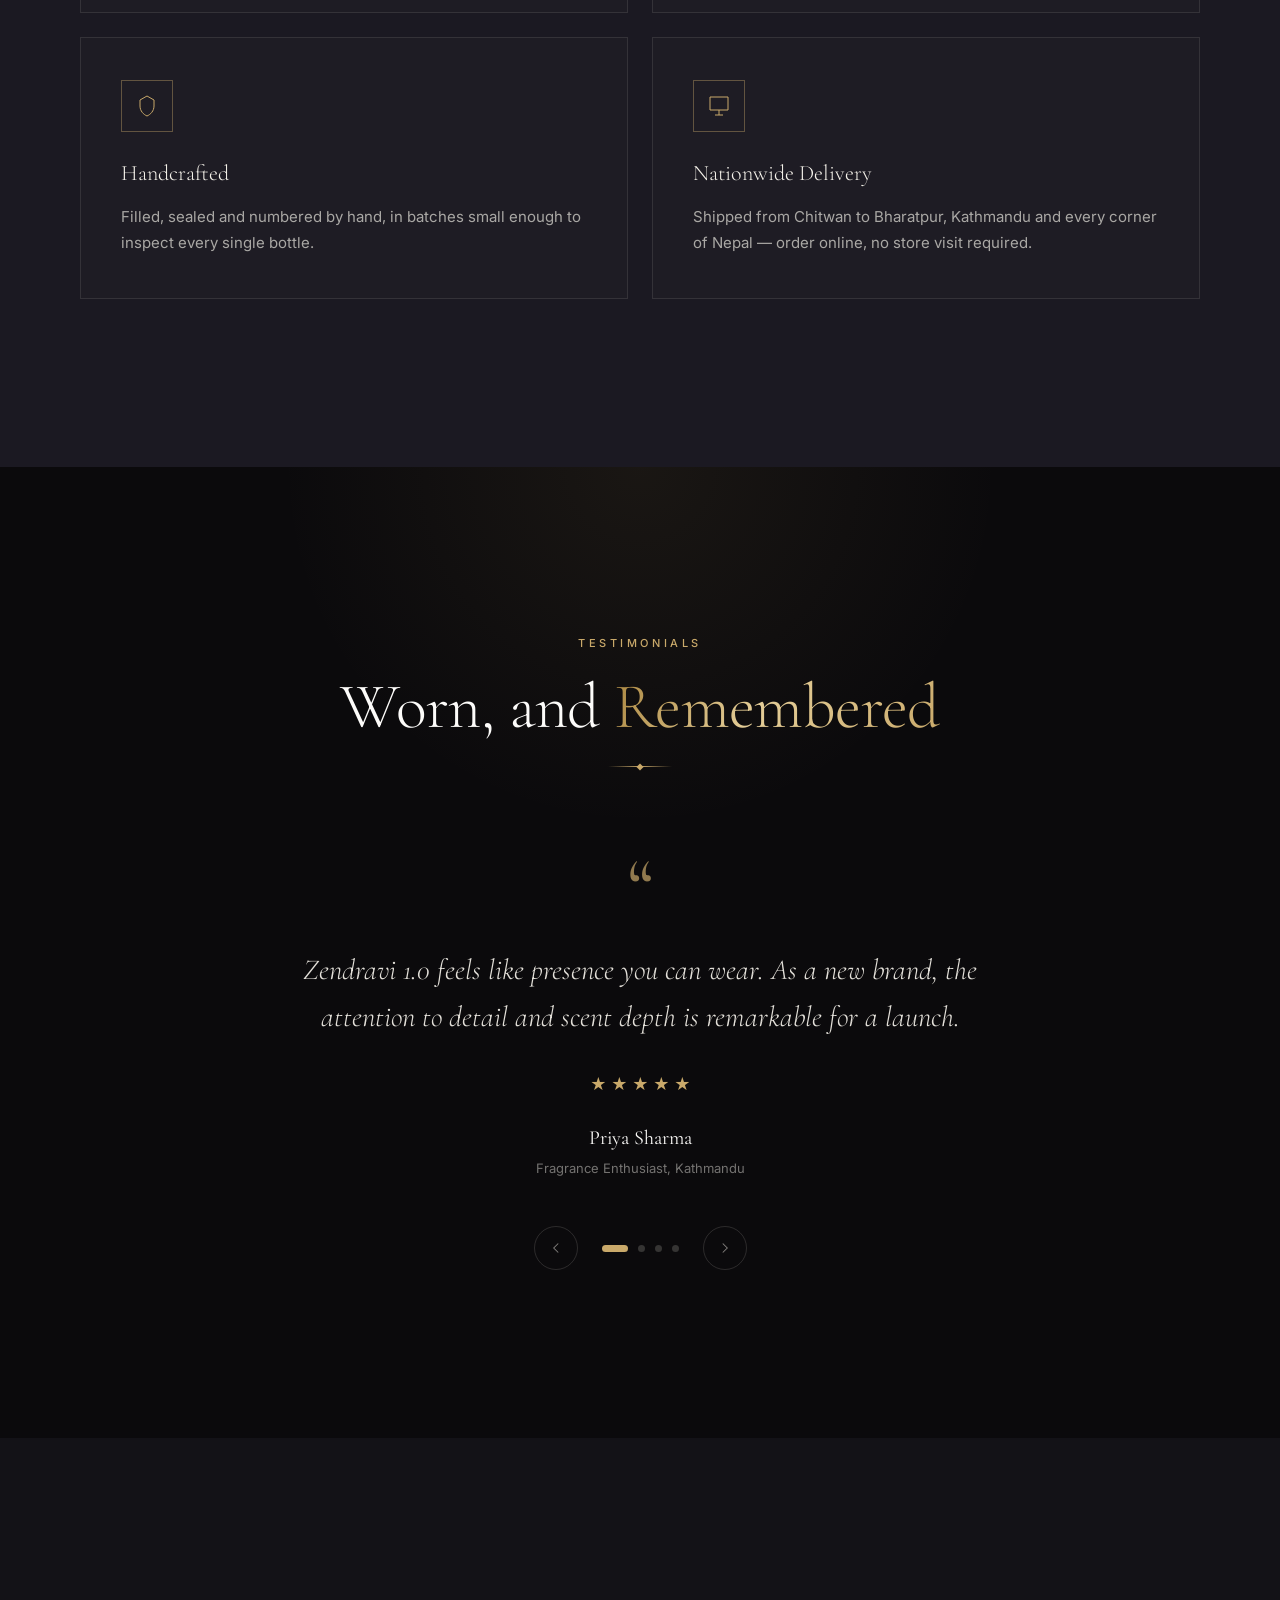
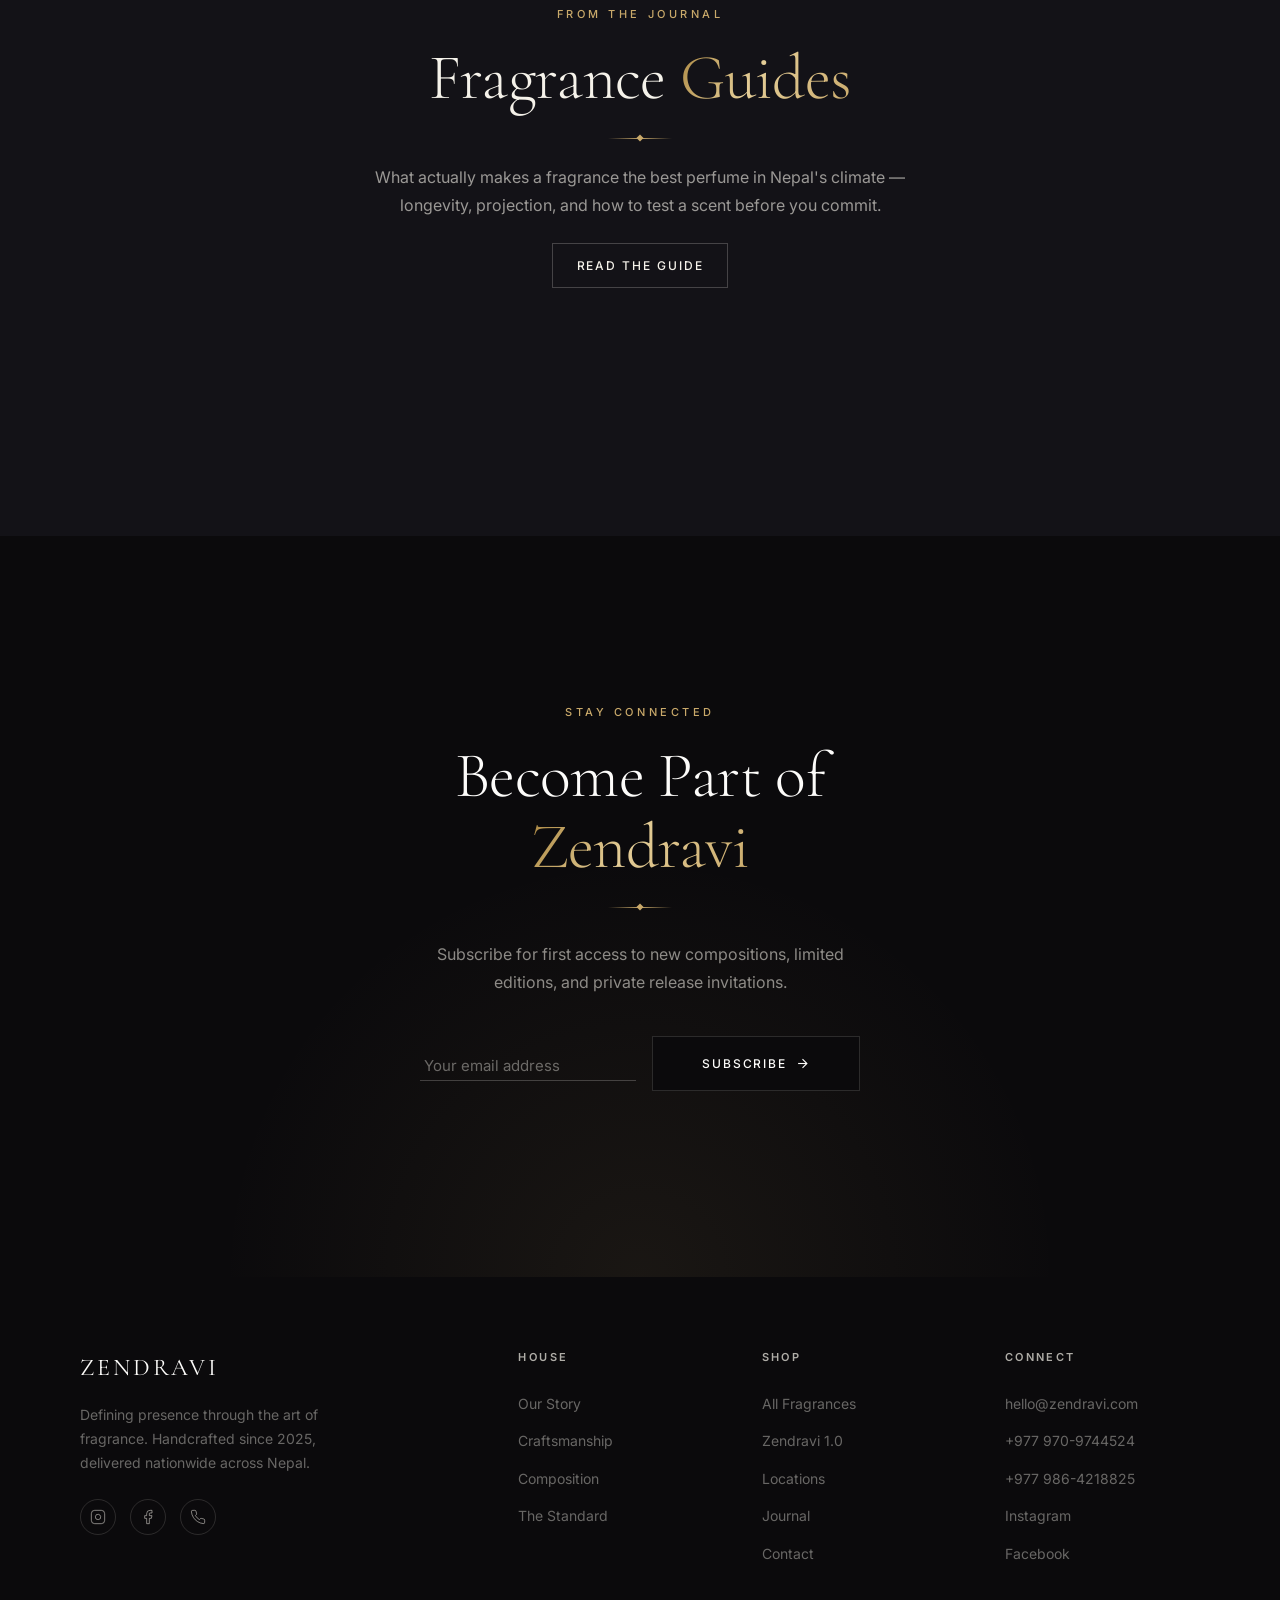
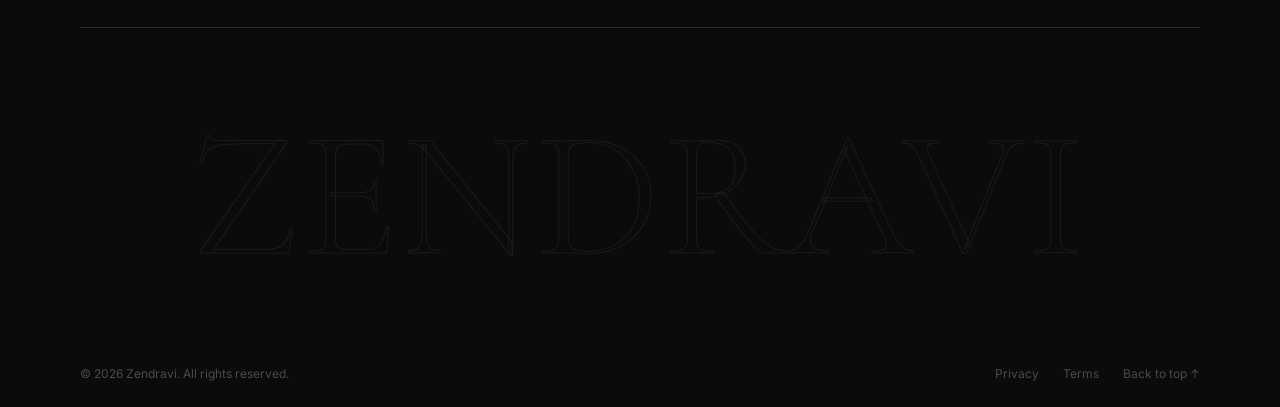
==== commit 280dfdfe: "Add nationwide Locations guide covering Bharatpur, Chitwan, Gaindakot, Pokhara, Kathmandu - New loca" ====
--- a/index.html
+++ b/index.html
@@ -49,6 +49,9 @@
       { "@type": "City", "name": "Chitwan" },
       { "@type": "City", "name": "Narayangarh" },
       { "@type": "City", "name": "Ratnanagar" },
+      { "@type": "City", "name": "Gaindakot" },
+      { "@type": "City", "name": "Pokhara" },
+      { "@type": "City", "name": "Kathmandu" },
       { "@type": "Country", "name": "Nepal" }
     ],
     "sameAs": [
@@ -89,6 +92,7 @@
         <a href="index.html" class="nav-link" aria-current="page">Home</a>
         <a href="shop.html" class="nav-link">Shop</a>
         <a href="about.html" class="nav-link">About</a>
+        <a href="locations.html" class="nav-link">Locations</a>
         <a href="journal.html" class="nav-link">Journal</a>
         <a href="contact.html" class="nav-link">Contact</a>
       </nav>
@@ -115,8 +119,9 @@
       <a href="index.html" class="mobile-link"><em>01</em>Home</a>
       <a href="shop.html" class="mobile-link"><em>02</em>Shop</a>
       <a href="about.html" class="mobile-link"><em>03</em>About</a>
-      <a href="journal.html" class="mobile-link"><em>04</em>Journal</a>
-      <a href="contact.html" class="mobile-link"><em>05</em>Contact</a>
+      <a href="locations.html" class="mobile-link"><em>04</em>Locations</a>
+      <a href="journal.html" class="mobile-link"><em>05</em>Journal</a>
+      <a href="contact.html" class="mobile-link"><em>06</em>Contact</a>
     </nav>
     <div class="mobile-foot">
       <p class="mobile-foot-label">Enquiries</p>
@@ -358,6 +363,7 @@
           <ul class="footer-links">
             <li><a href="shop.html">All Fragrances</a></li>
             <li><a href="product-zendravi-1-0.html">Zendravi 1.0</a></li>
+            <li><a href="locations.html">Locations</a></li>
             <li><a href="journal.html">Journal</a></li>
             <li><a href="contact.html">Contact</a></li>
           </ul>
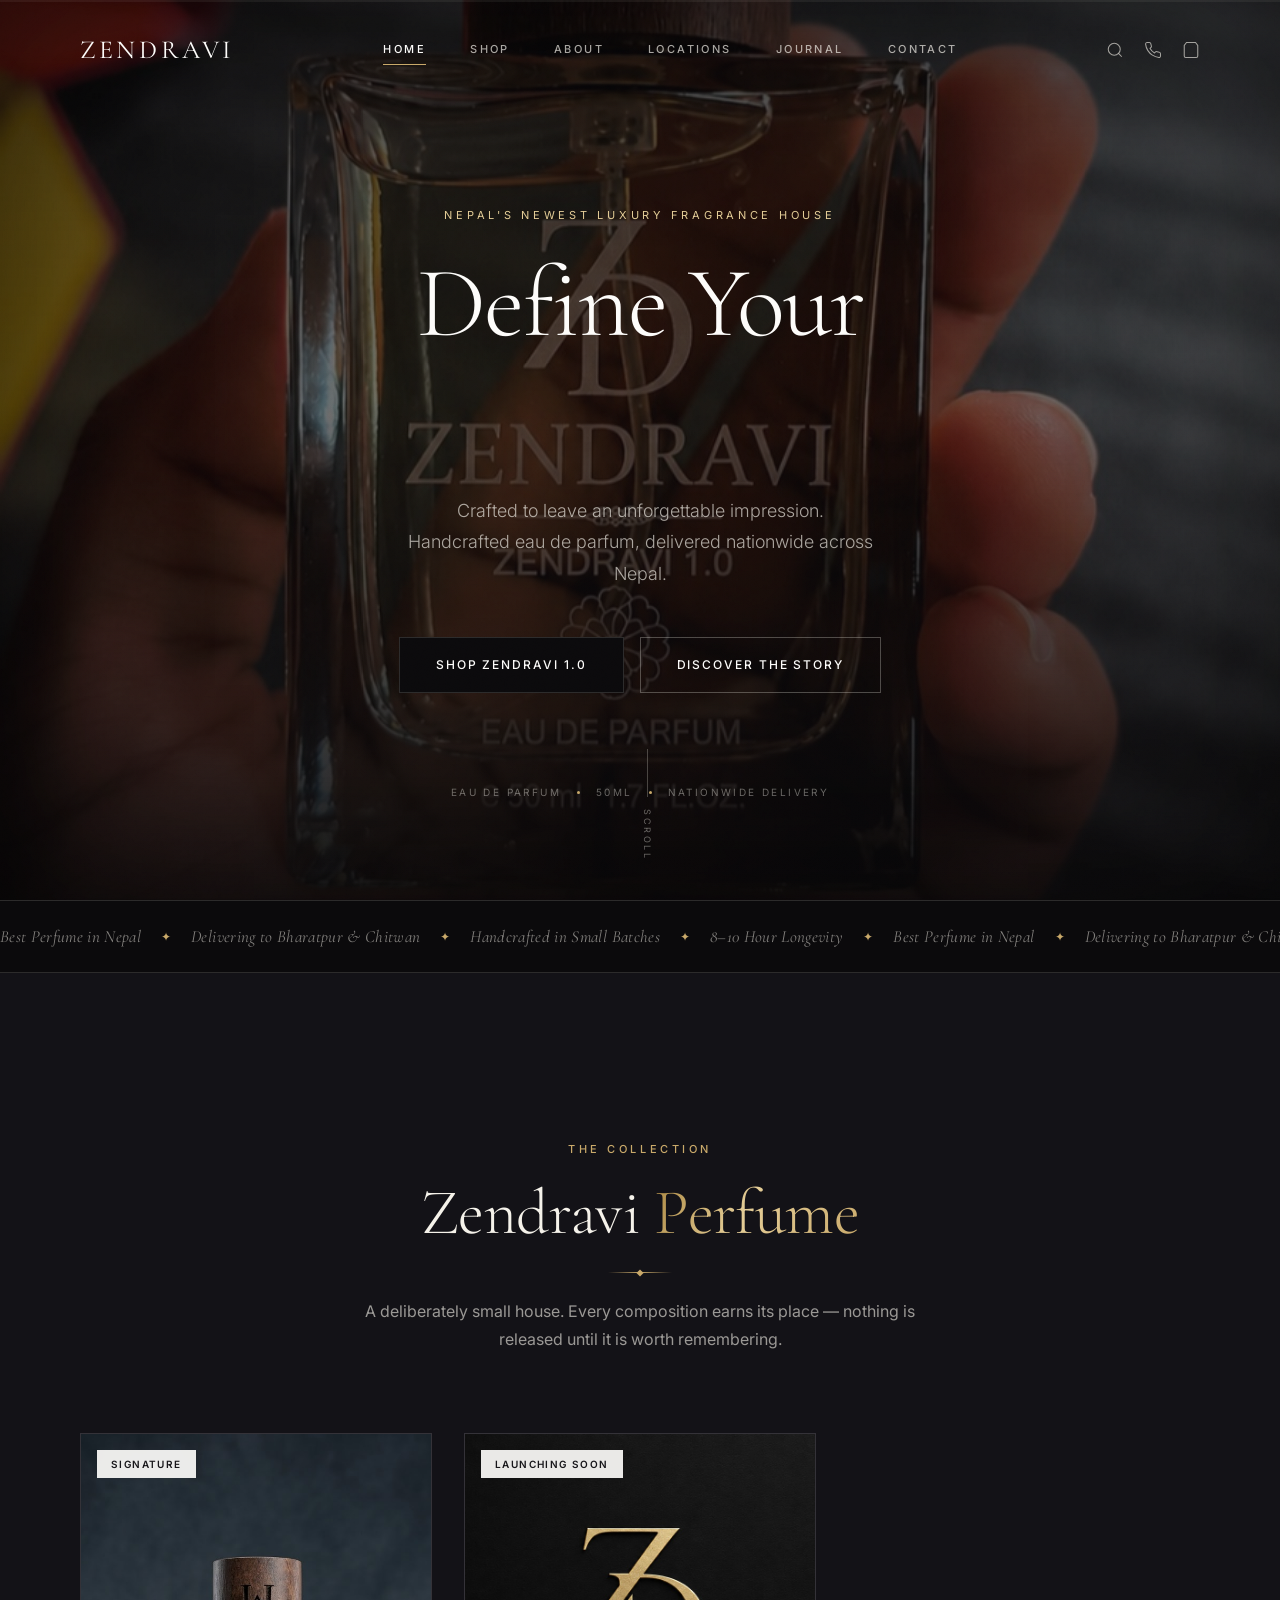
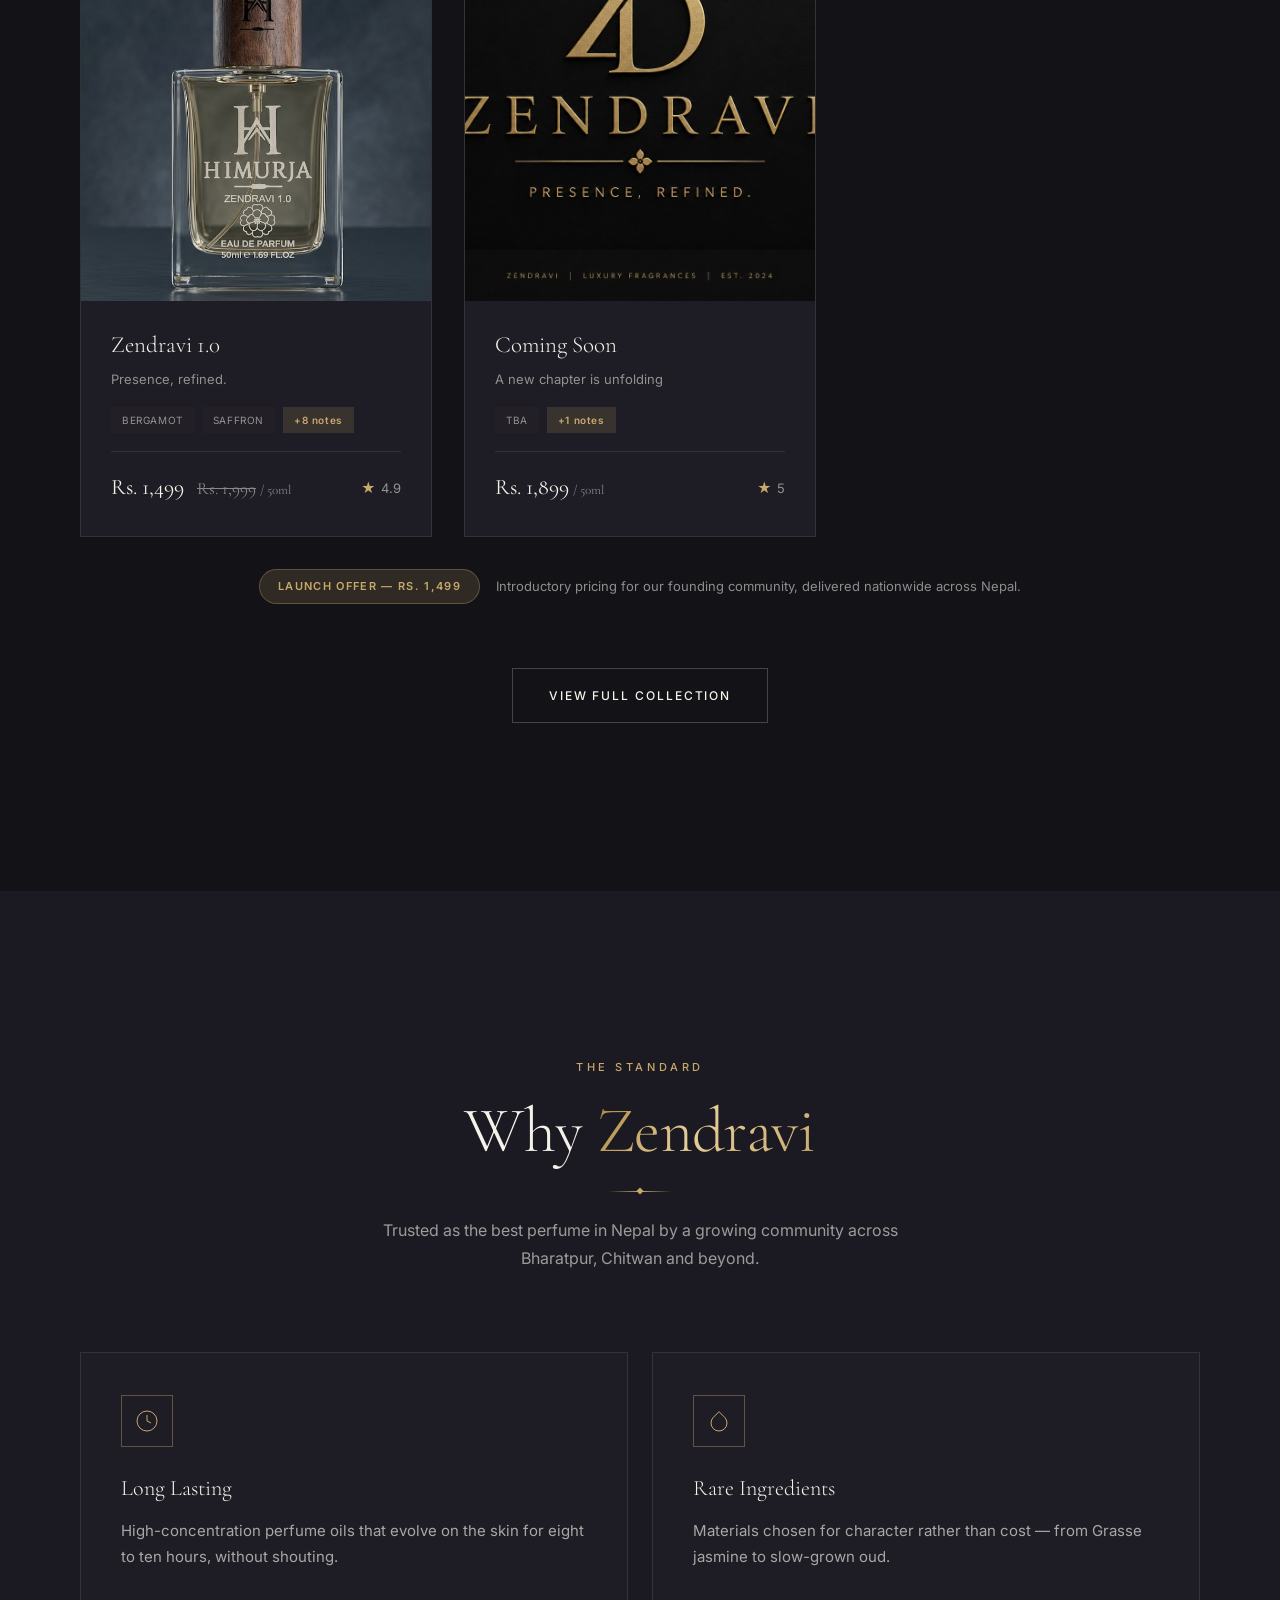
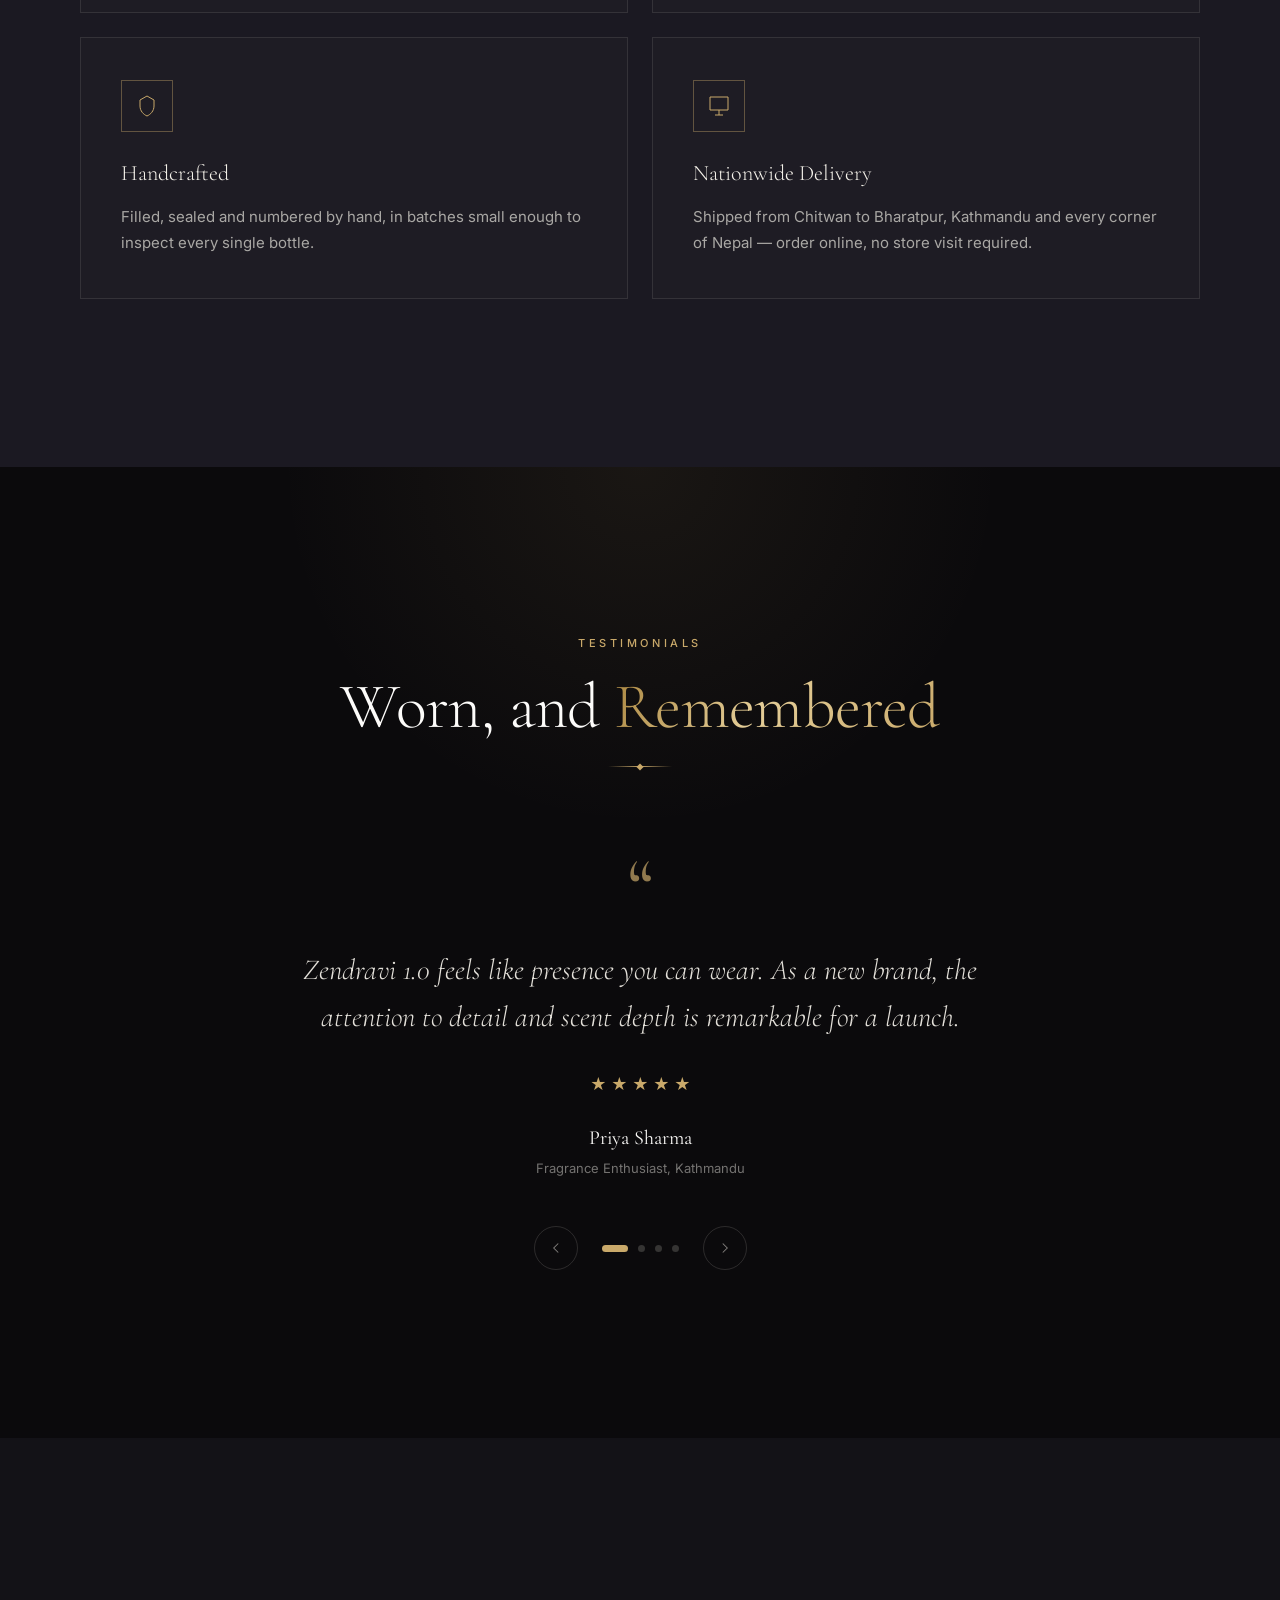
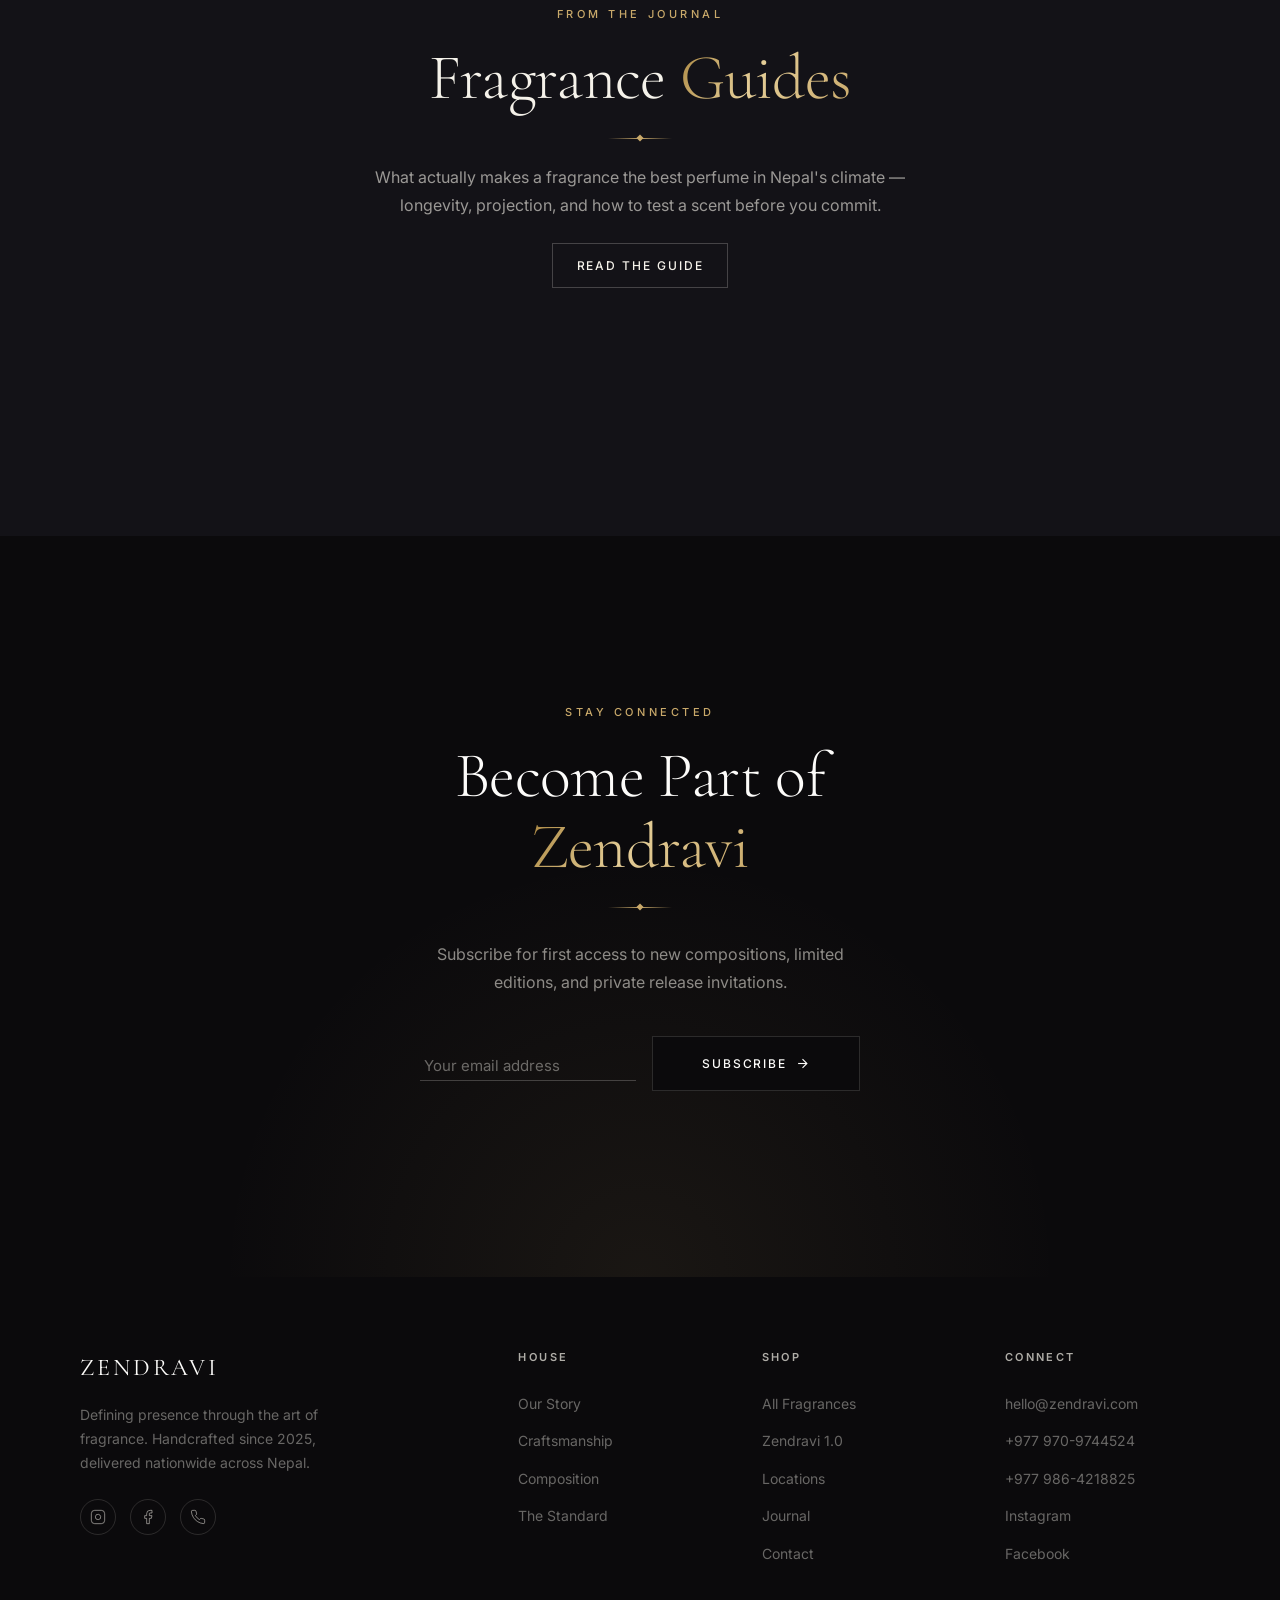
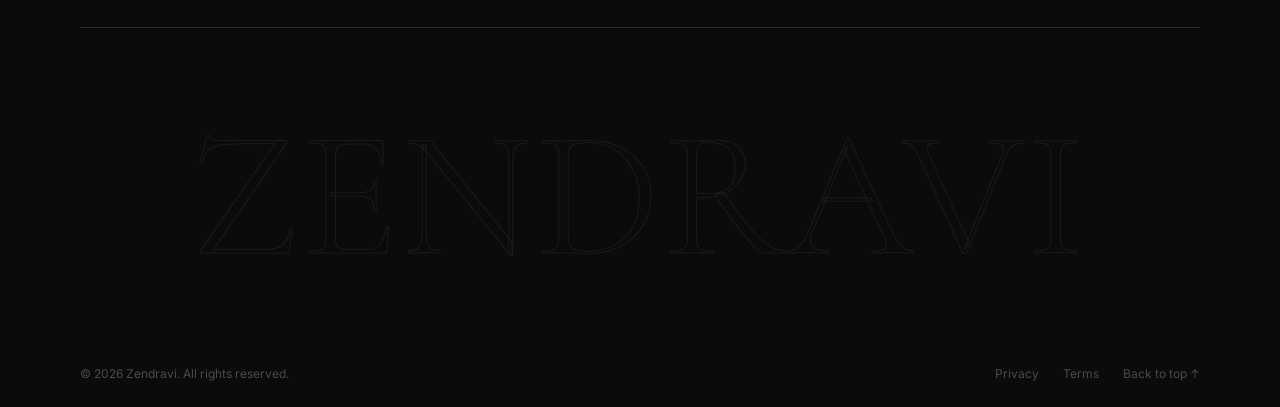
==== commit 0ca7d9d3: "Fix garbled marquee text and make product cards fully clickable - index.html: the scrolling marquee " ====
--- a/index.html
+++ b/index.html
@@ -157,10 +157,8 @@
   <!-- Marquee -->
   <div class="marquee" aria-hidden="true">
     <div class="marquee-track">
-      <span>Best Perfume in Nepal</span><i>✦</i><span>Delivering to Bharatpur &amp; Chitwan</span><i>✦</i><span>Handcrafted in Small Batches</span><i>✦</i><span>8–10 Hour Longevity</span>[
-...]
-      <span>Best Perfume in Nepal</span><i>✦</i><span>Delivering to Bharatpur &amp; Chitwan</span><i>✦</i><span>Handcrafted in Small Batches</span><i>✦</i><span>8–10 Hour Longevity</span>[
-...]
+      <span>Best Perfume in Nepal</span><i>✦</i><span>Delivering to Bharatpur &amp; Chitwan</span><i>✦</i><span>Handcrafted in Small Batches</span><i>✦</i><span>8–10 Hour Longevity</span><i>✦</i>
+      <span>Best Perfume in Nepal</span><i>✦</i><span>Delivering to Bharatpur &amp; Chitwan</span><i>✦</i><span>Handcrafted in Small Batches</span><i>✦</i><span>8–10 Hour Longevity</span><i>✦</i>
     </div>
   </div>
 
